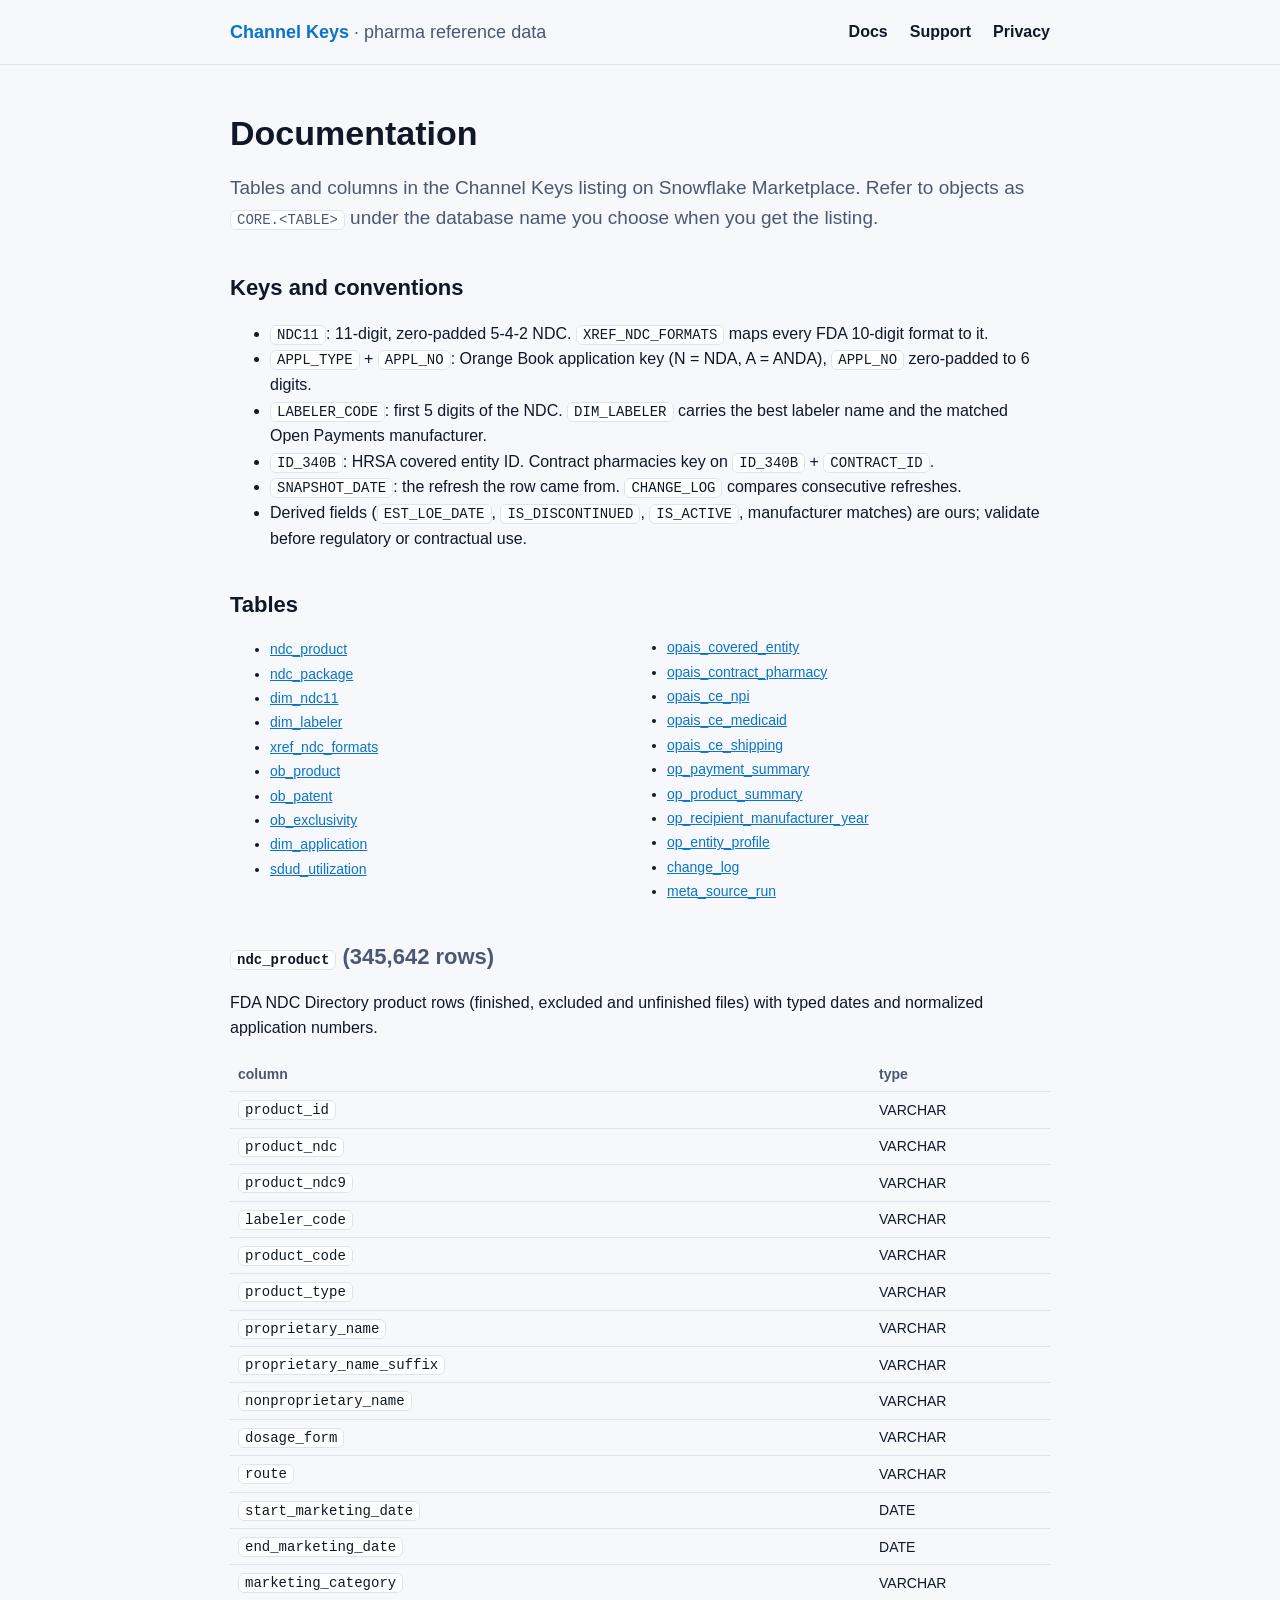
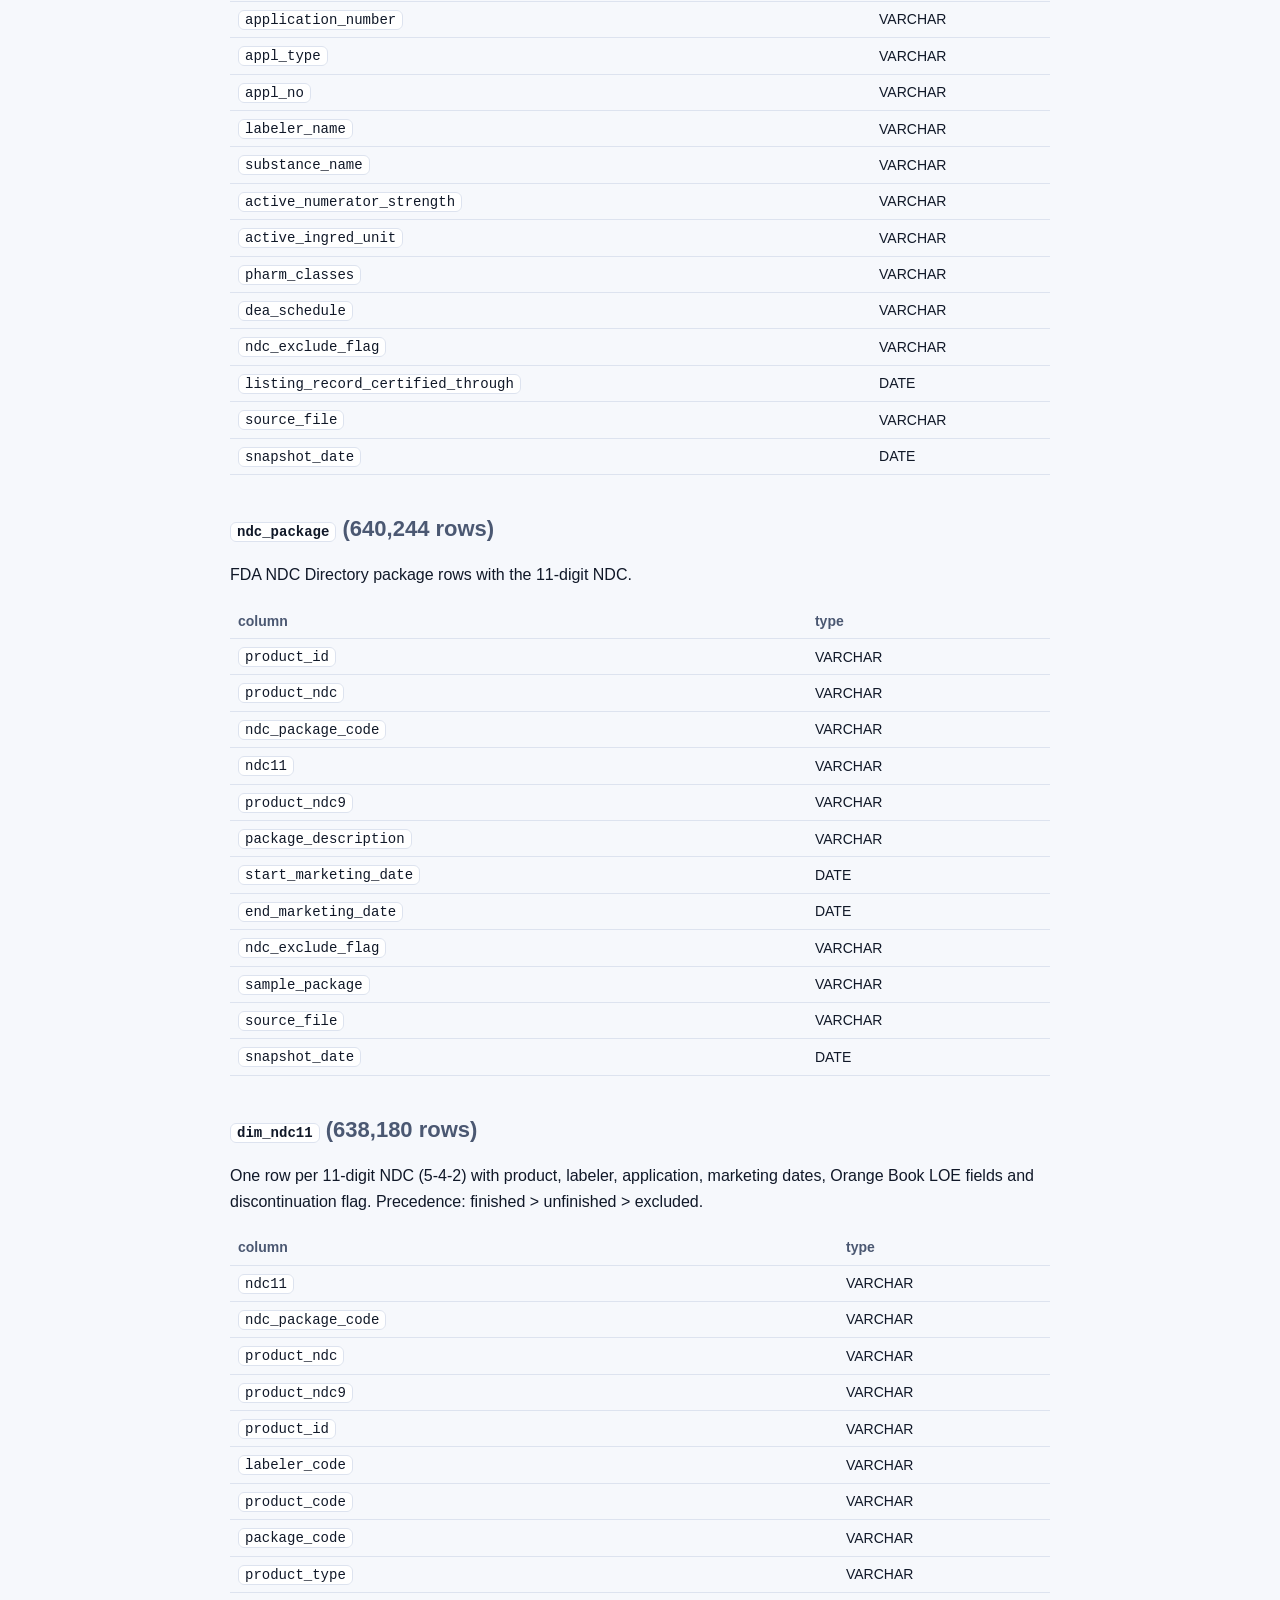
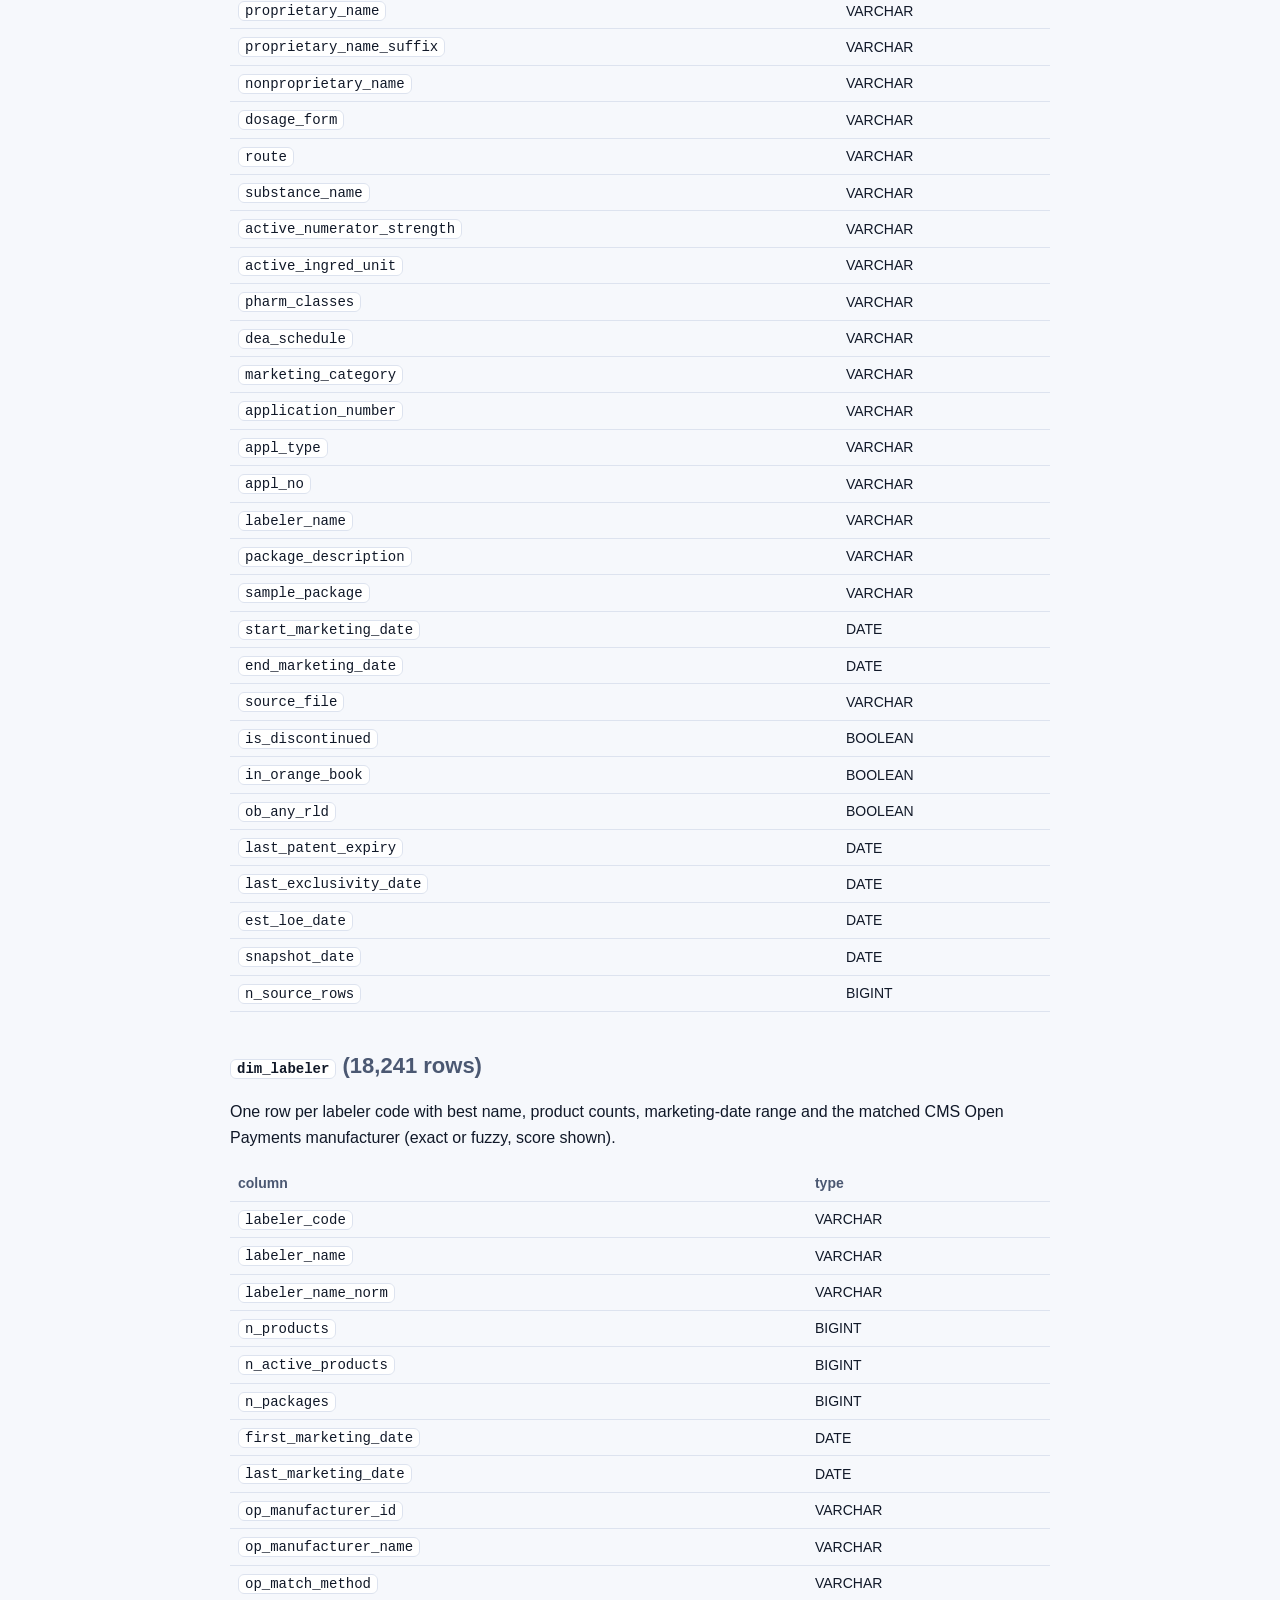
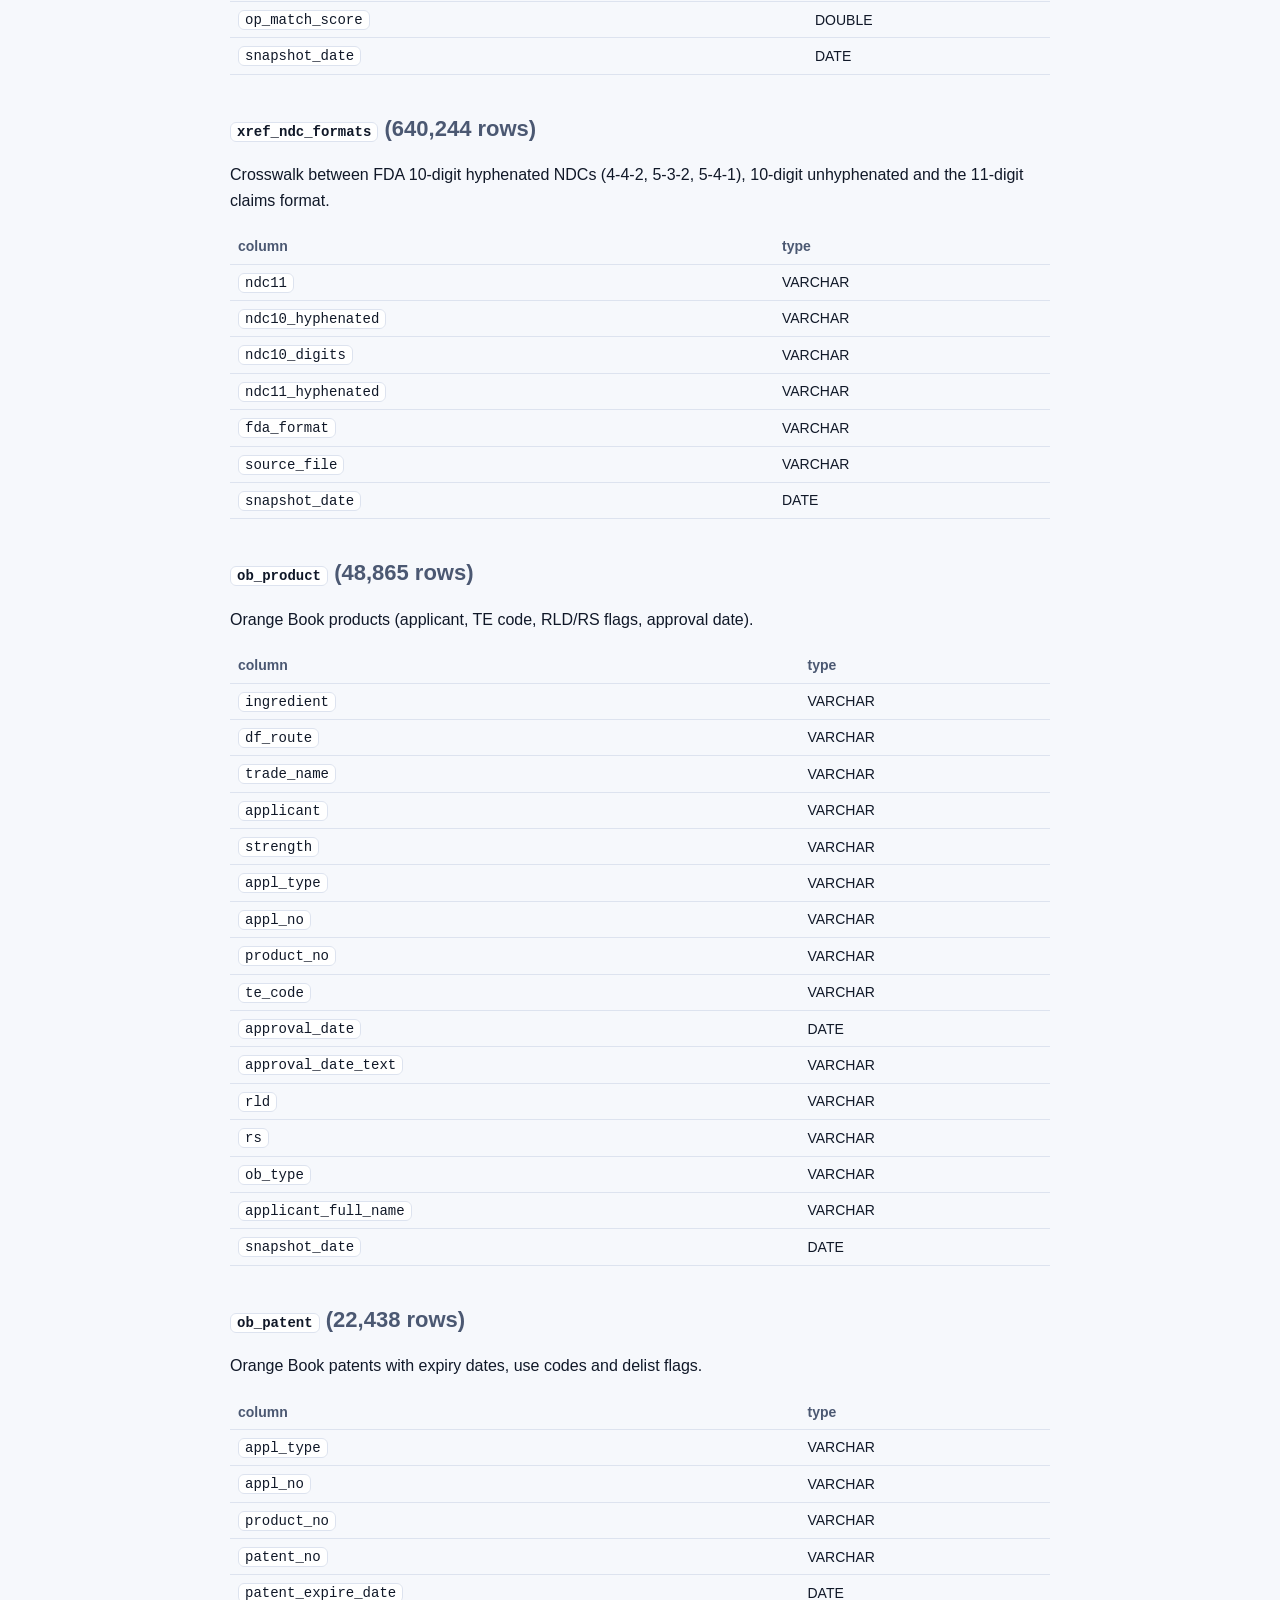
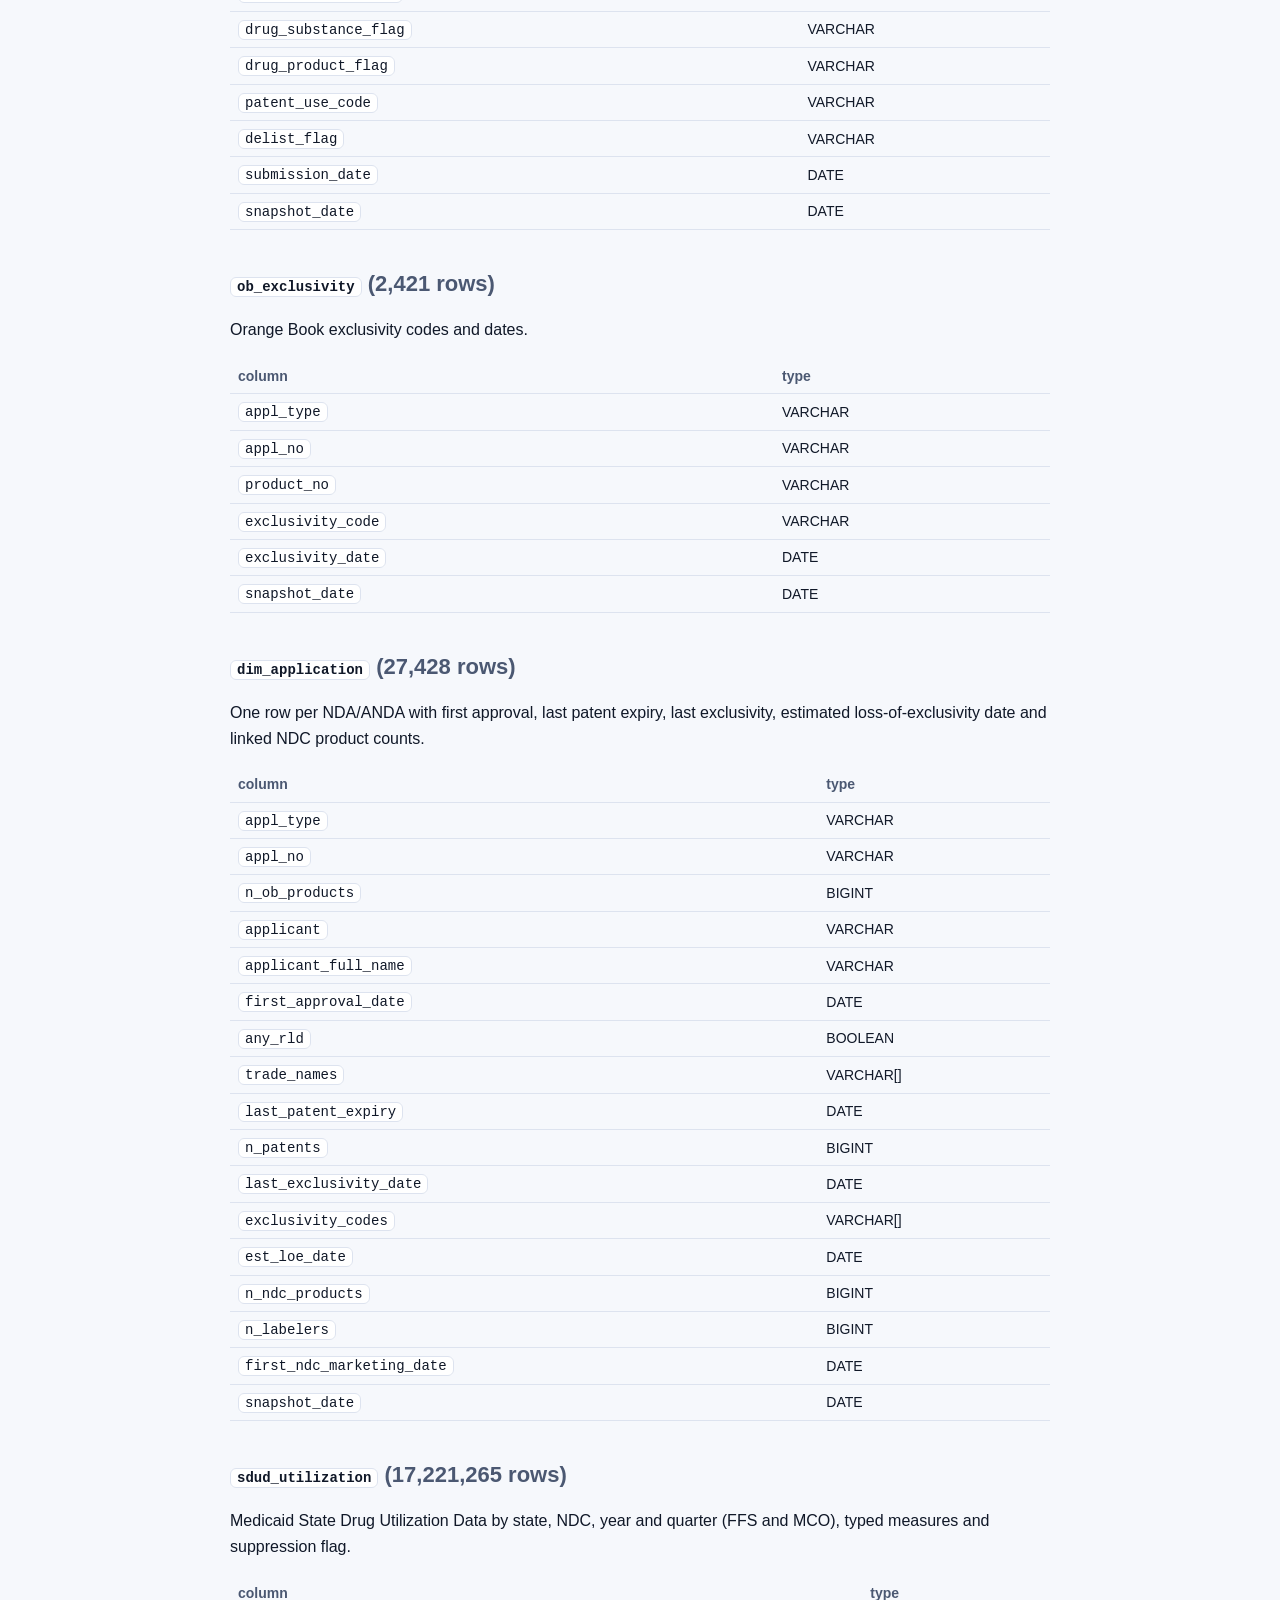
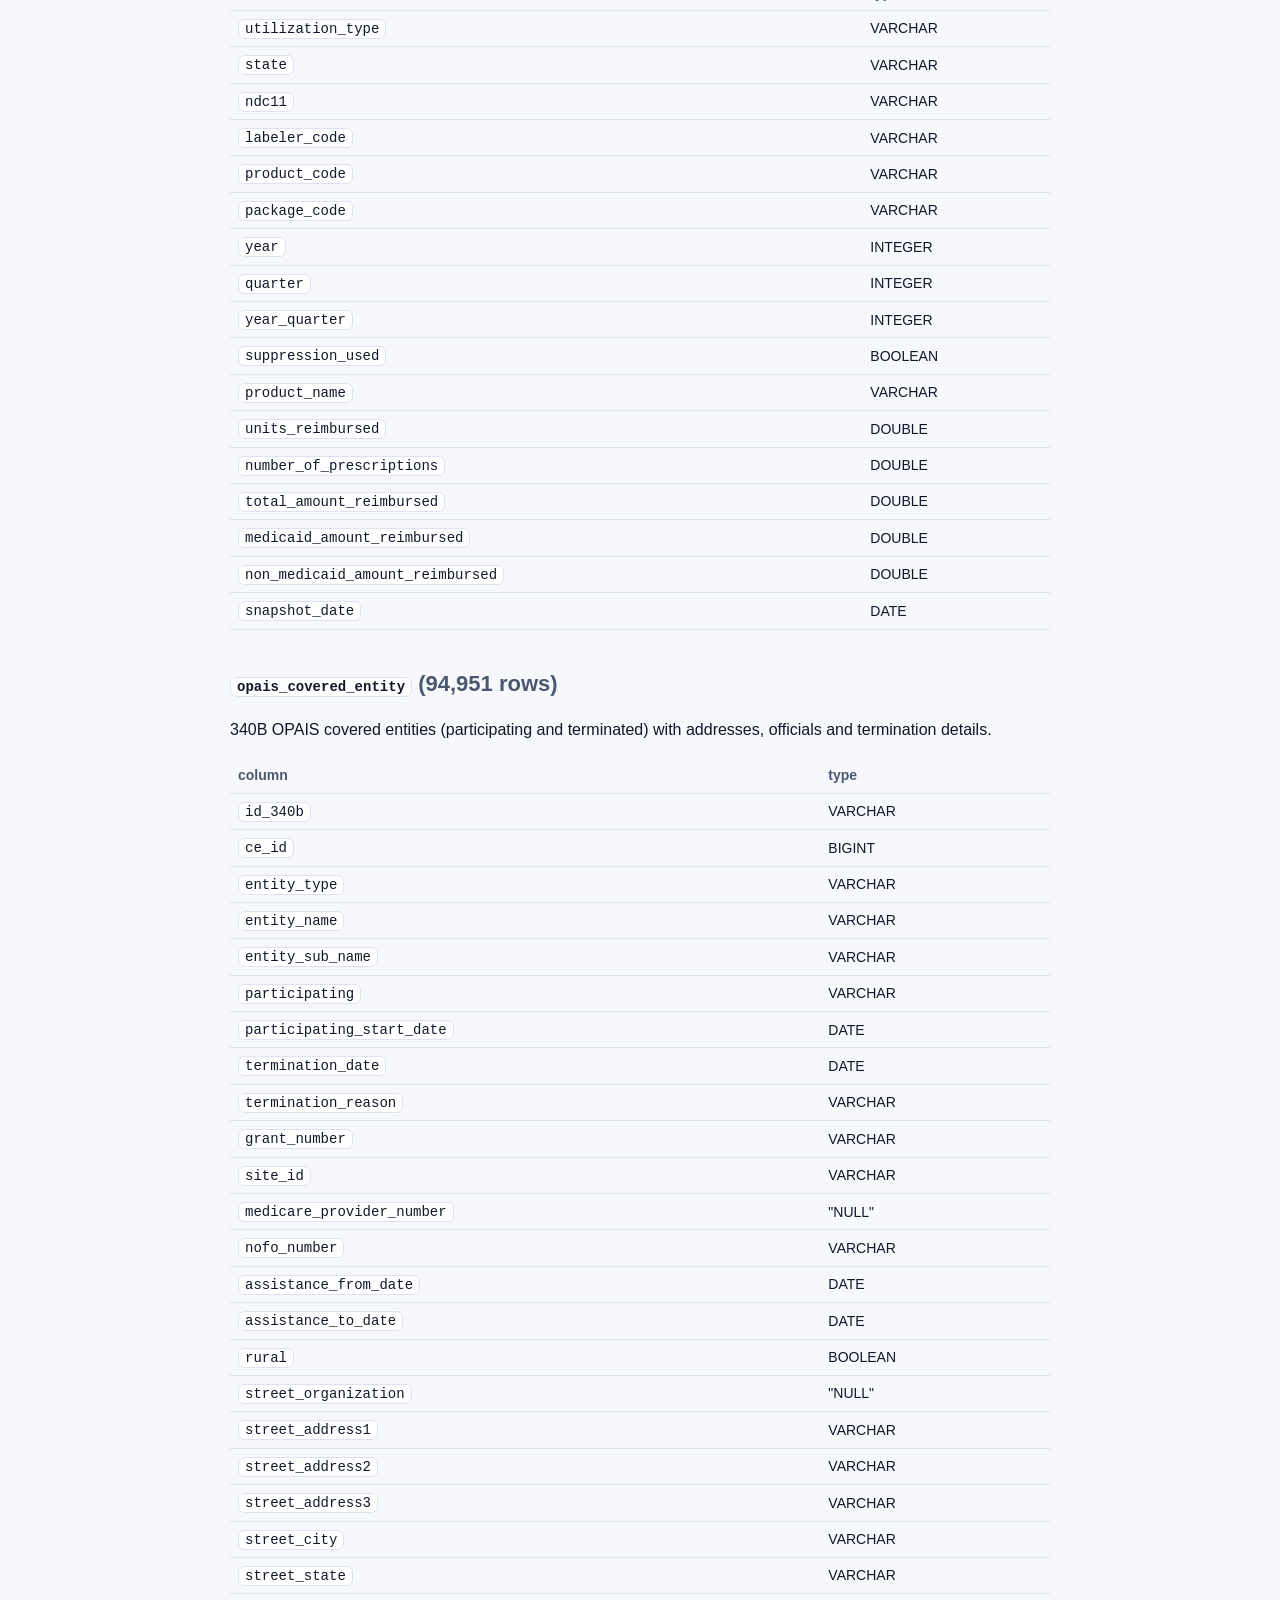
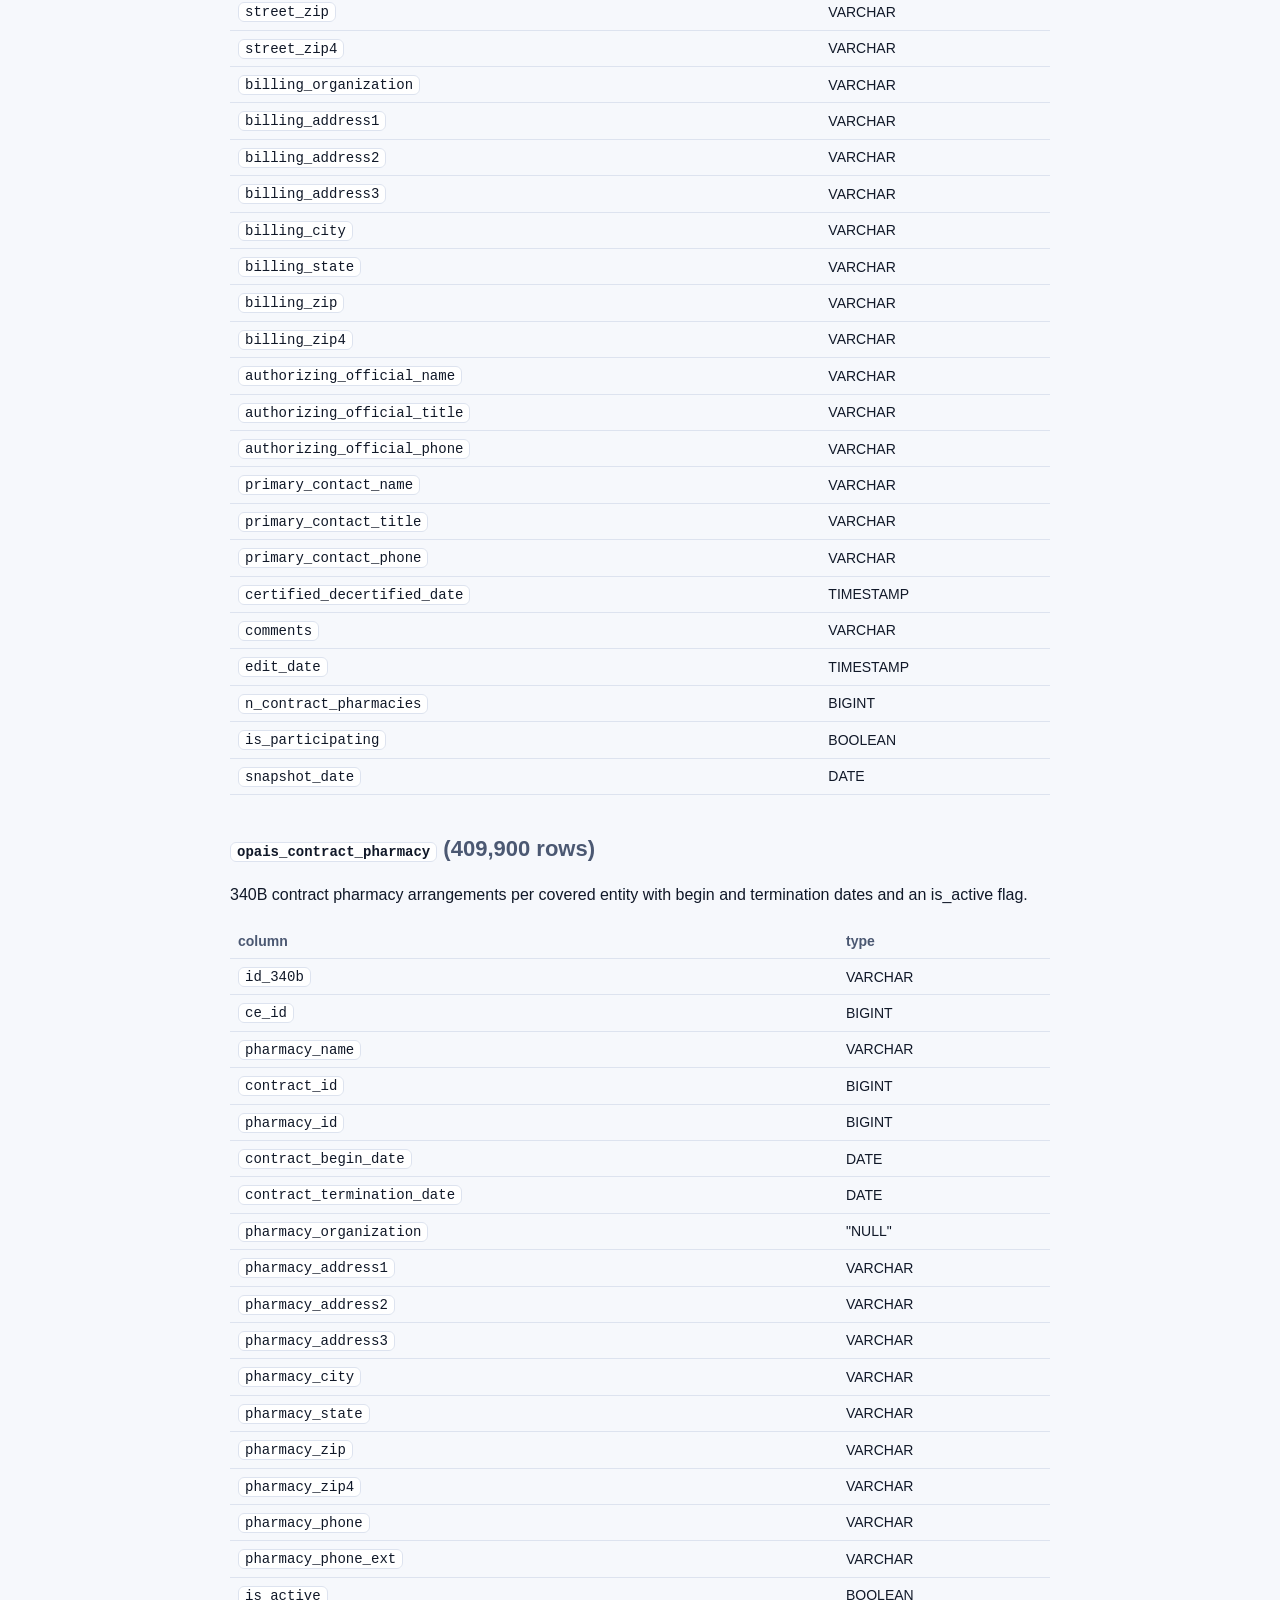
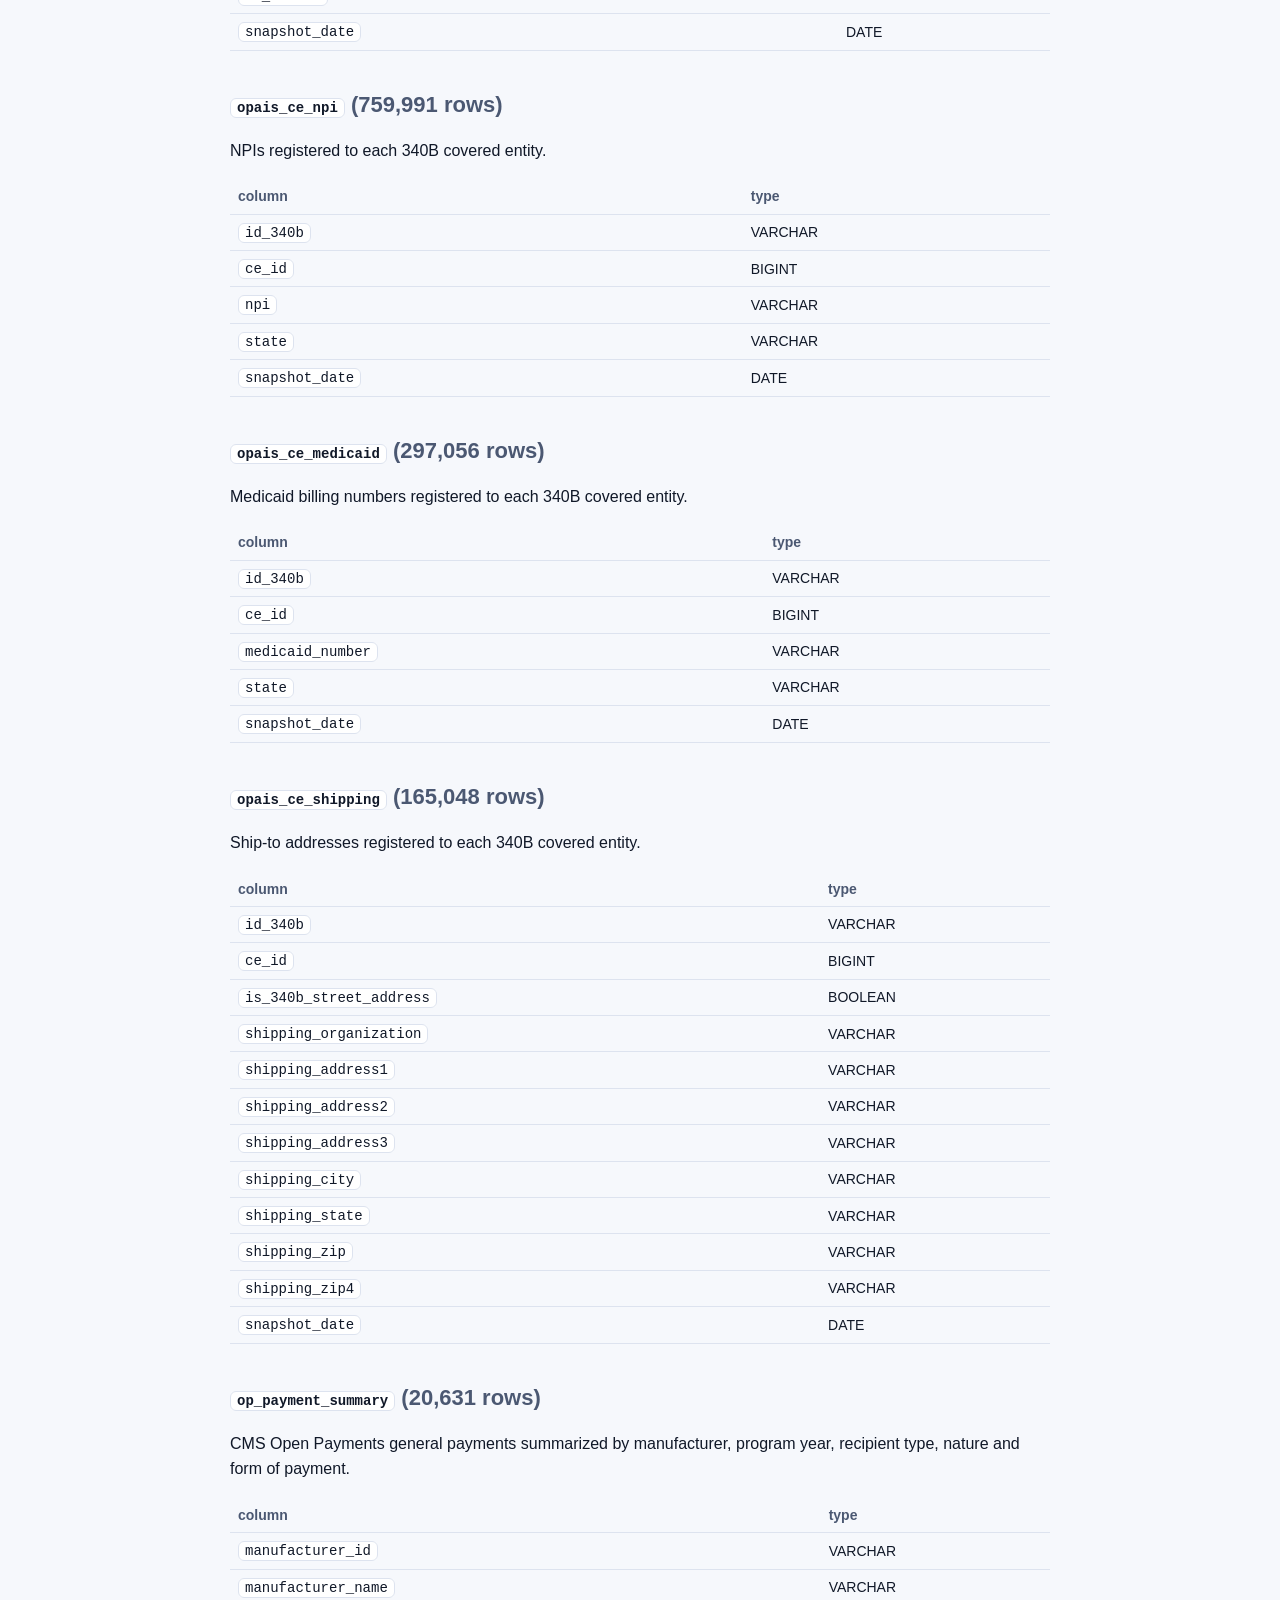
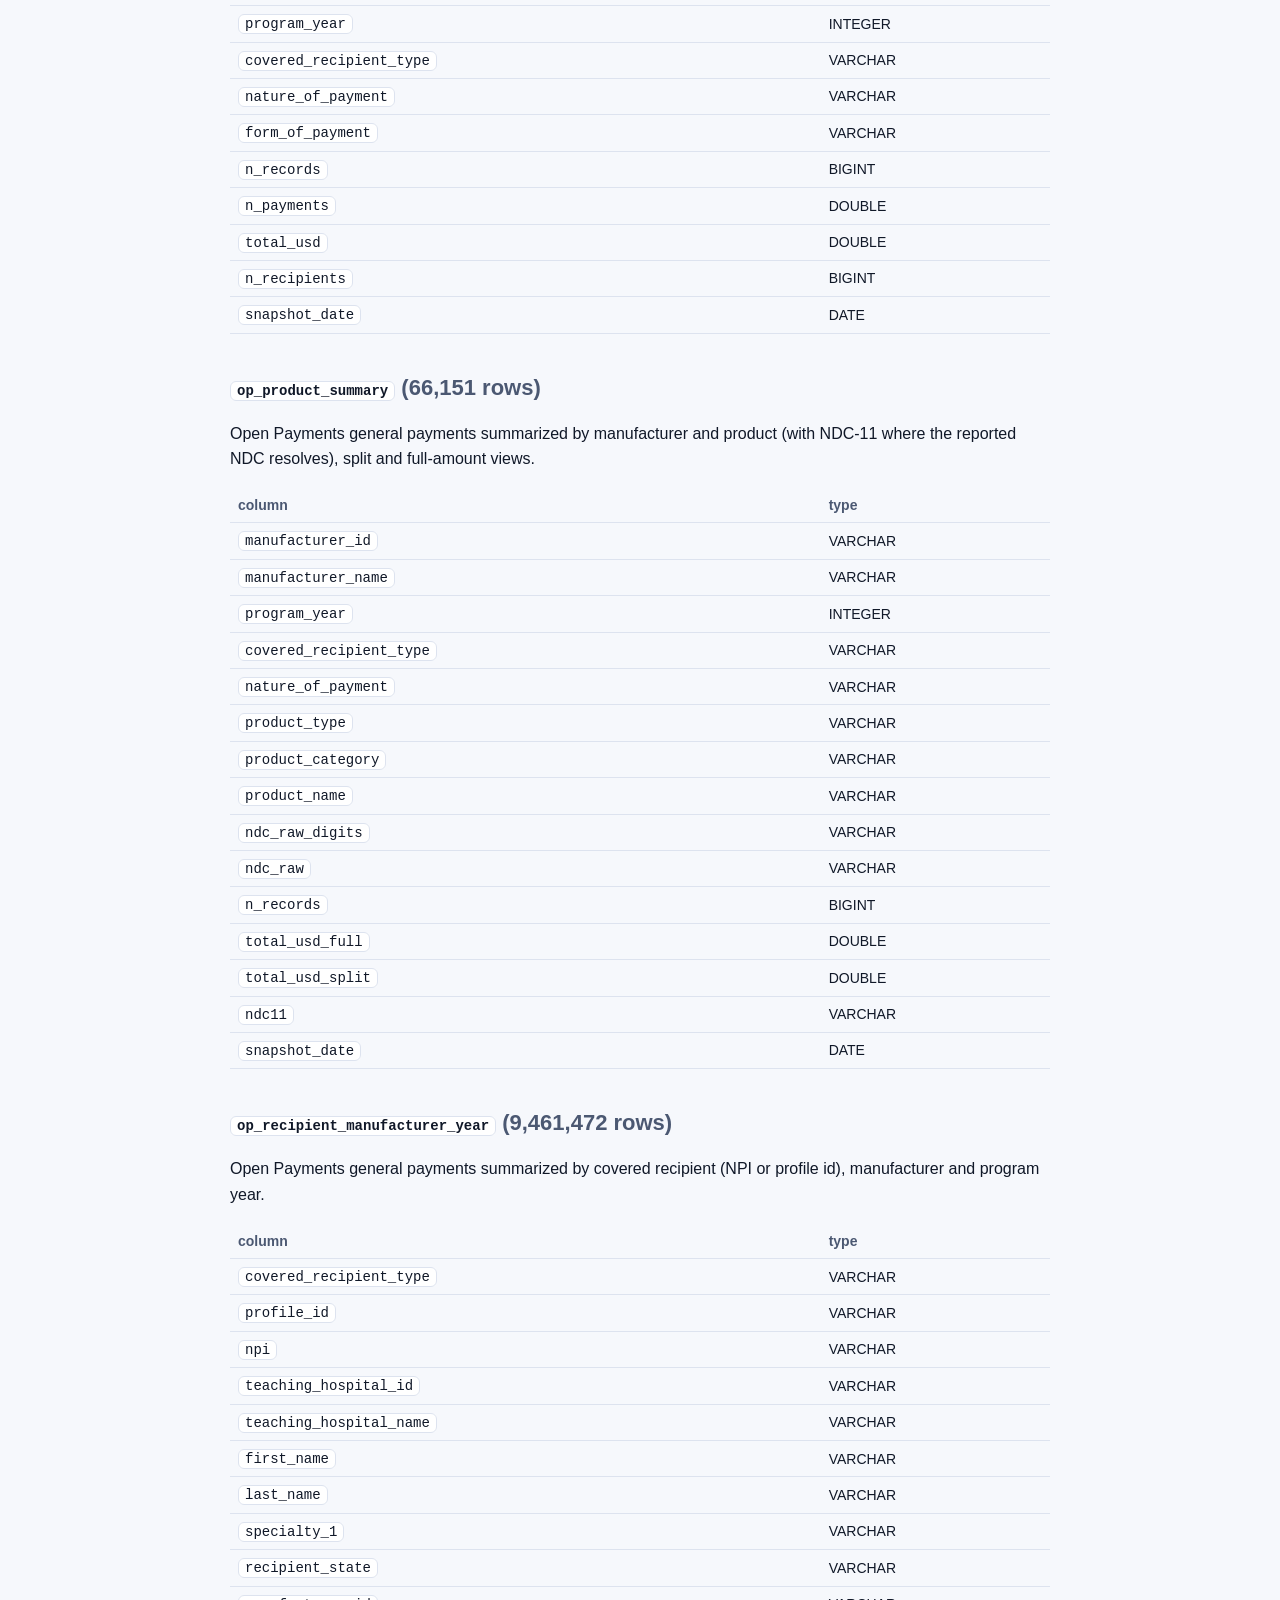
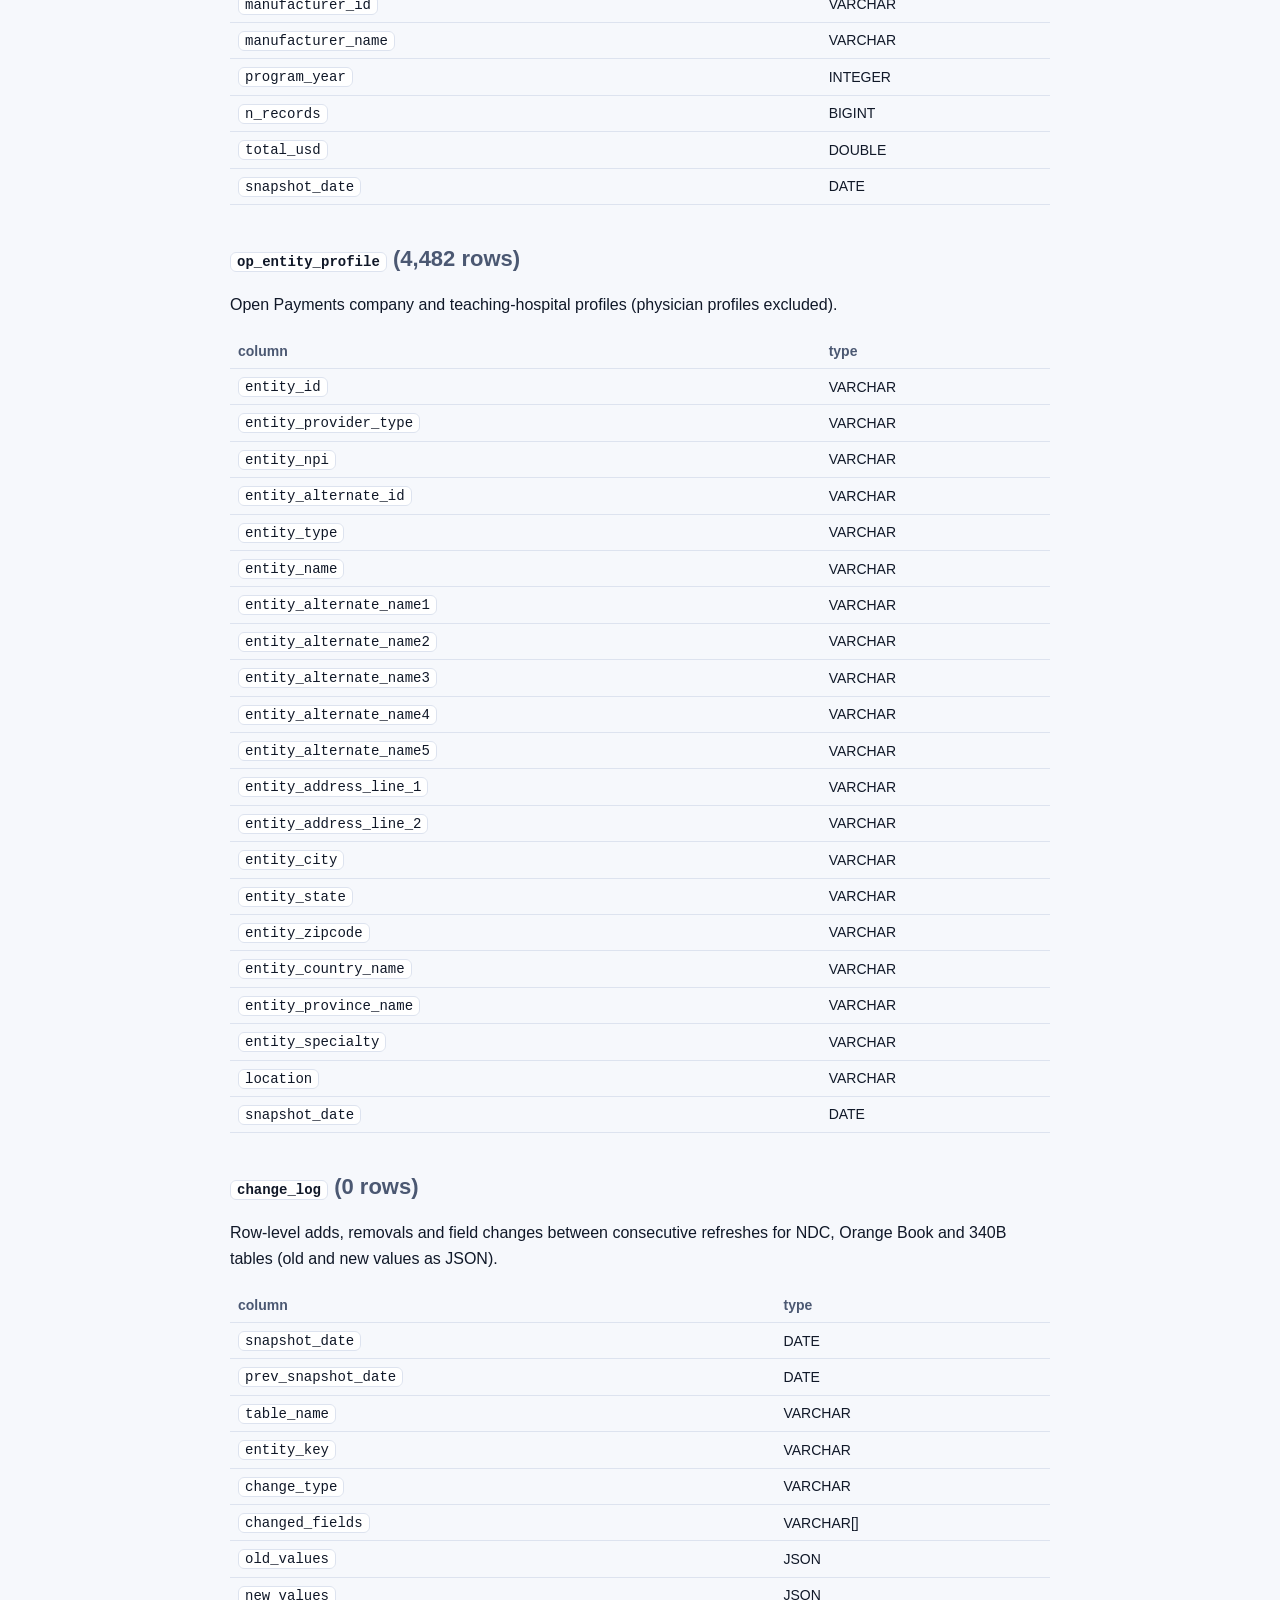
==== docs.html @ 81e98aa7 "Add data dictionary docs page" ====
<!doctype html>
<html lang="en"><head><meta charset="utf-8"><meta name="viewport" content="width=device-width, initial-scale=1">
<title>Documentation · Channel Keys</title><link rel="stylesheet" href="style.css">
<style>table{border-collapse:collapse;width:100%;margin:10px 0 24px;font-size:14px}th,td{text-align:left;padding:6px 8px;border-bottom:1px solid var(--line)}th{color:var(--muted);font-weight:600}.toc{columns:2;font-size:14px}.toc li{margin:2px 0}</style>
</head><body>
<header><div class="wrap"><nav><a class="brand" href="/">Channel Keys <span>· pharma reference data</span></a><a href="/docs.html">Docs</a><a href="/support.html">Support</a><a href="/privacy.html">Privacy</a></nav></div></header>
<main class="wrap">
<h1>Documentation</h1>
<p class="lead">Tables and columns in the Channel Keys listing on Snowflake Marketplace. Refer to objects as <code>CORE.&lt;TABLE&gt;</code> under the database name you choose when you get the listing.</p>
<h2>Keys and conventions</h2>
<ul>
<li><code>NDC11</code>: 11-digit, zero-padded 5-4-2 NDC. <code>XREF_NDC_FORMATS</code> maps every FDA 10-digit format to it.</li>
<li><code>APPL_TYPE</code> + <code>APPL_NO</code>: Orange Book application key (N = NDA, A = ANDA), <code>APPL_NO</code> zero-padded to 6 digits.</li>
<li><code>LABELER_CODE</code>: first 5 digits of the NDC. <code>DIM_LABELER</code> carries the best labeler name and the matched Open Payments manufacturer.</li>
<li><code>ID_340B</code>: HRSA covered entity ID. Contract pharmacies key on <code>ID_340B</code> + <code>CONTRACT_ID</code>.</li>
<li><code>SNAPSHOT_DATE</code>: the refresh the row came from. <code>CHANGE_LOG</code> compares consecutive refreshes.</li>
<li>Derived fields (<code>EST_LOE_DATE</code>, <code>IS_DISCONTINUED</code>, <code>IS_ACTIVE</code>, manufacturer matches) are ours; validate before regulatory or contractual use.</li>
</ul>
<h2>Tables</h2>
<ul class="toc"><li><a href="#ndc_product">ndc_product</a></li><li><a href="#ndc_package">ndc_package</a></li><li><a href="#dim_ndc11">dim_ndc11</a></li><li><a href="#dim_labeler">dim_labeler</a></li><li><a href="#xref_ndc_formats">xref_ndc_formats</a></li><li><a href="#ob_product">ob_product</a></li><li><a href="#ob_patent">ob_patent</a></li><li><a href="#ob_exclusivity">ob_exclusivity</a></li><li><a href="#dim_application">dim_application</a></li><li><a href="#sdud_utilization">sdud_utilization</a></li><li><a href="#opais_covered_entity">opais_covered_entity</a></li><li><a href="#opais_contract_pharmacy">opais_contract_pharmacy</a></li><li><a href="#opais_ce_npi">opais_ce_npi</a></li><li><a href="#opais_ce_medicaid">opais_ce_medicaid</a></li><li><a href="#opais_ce_shipping">opais_ce_shipping</a></li><li><a href="#op_payment_summary">op_payment_summary</a></li><li><a href="#op_product_summary">op_product_summary</a></li><li><a href="#op_recipient_manufacturer_year">op_recipient_manufacturer_year</a></li><li><a href="#op_entity_profile">op_entity_profile</a></li><li><a href="#change_log">change_log</a></li><li><a href="#meta_source_run">meta_source_run</a></li></ul>
<h2 id="ndc_product"><code>ndc_product</code> <span class="muted">(345,642 rows)</span></h2>
<p>FDA NDC Directory product rows (finished, excluded and unfinished files) with typed dates and normalized application numbers.</p>
<table><thead><tr><th>column</th><th>type</th></tr></thead><tbody>
<tr><td><code>product_id</code></td><td>VARCHAR</td></tr>
<tr><td><code>product_ndc</code></td><td>VARCHAR</td></tr>
<tr><td><code>product_ndc9</code></td><td>VARCHAR</td></tr>
<tr><td><code>labeler_code</code></td><td>VARCHAR</td></tr>
<tr><td><code>product_code</code></td><td>VARCHAR</td></tr>
<tr><td><code>product_type</code></td><td>VARCHAR</td></tr>
<tr><td><code>proprietary_name</code></td><td>VARCHAR</td></tr>
<tr><td><code>proprietary_name_suffix</code></td><td>VARCHAR</td></tr>
<tr><td><code>nonproprietary_name</code></td><td>VARCHAR</td></tr>
<tr><td><code>dosage_form</code></td><td>VARCHAR</td></tr>
<tr><td><code>route</code></td><td>VARCHAR</td></tr>
<tr><td><code>start_marketing_date</code></td><td>DATE</td></tr>
<tr><td><code>end_marketing_date</code></td><td>DATE</td></tr>
<tr><td><code>marketing_category</code></td><td>VARCHAR</td></tr>
<tr><td><code>application_number</code></td><td>VARCHAR</td></tr>
<tr><td><code>appl_type</code></td><td>VARCHAR</td></tr>
<tr><td><code>appl_no</code></td><td>VARCHAR</td></tr>
<tr><td><code>labeler_name</code></td><td>VARCHAR</td></tr>
<tr><td><code>substance_name</code></td><td>VARCHAR</td></tr>
<tr><td><code>active_numerator_strength</code></td><td>VARCHAR</td></tr>
<tr><td><code>active_ingred_unit</code></td><td>VARCHAR</td></tr>
<tr><td><code>pharm_classes</code></td><td>VARCHAR</td></tr>
<tr><td><code>dea_schedule</code></td><td>VARCHAR</td></tr>
<tr><td><code>ndc_exclude_flag</code></td><td>VARCHAR</td></tr>
<tr><td><code>listing_record_certified_through</code></td><td>DATE</td></tr>
<tr><td><code>source_file</code></td><td>VARCHAR</td></tr>
<tr><td><code>snapshot_date</code></td><td>DATE</td></tr>
</tbody></table>
<h2 id="ndc_package"><code>ndc_package</code> <span class="muted">(640,244 rows)</span></h2>
<p>FDA NDC Directory package rows with the 11-digit NDC.</p>
<table><thead><tr><th>column</th><th>type</th></tr></thead><tbody>
<tr><td><code>product_id</code></td><td>VARCHAR</td></tr>
<tr><td><code>product_ndc</code></td><td>VARCHAR</td></tr>
<tr><td><code>ndc_package_code</code></td><td>VARCHAR</td></tr>
<tr><td><code>ndc11</code></td><td>VARCHAR</td></tr>
<tr><td><code>product_ndc9</code></td><td>VARCHAR</td></tr>
<tr><td><code>package_description</code></td><td>VARCHAR</td></tr>
<tr><td><code>start_marketing_date</code></td><td>DATE</td></tr>
<tr><td><code>end_marketing_date</code></td><td>DATE</td></tr>
<tr><td><code>ndc_exclude_flag</code></td><td>VARCHAR</td></tr>
<tr><td><code>sample_package</code></td><td>VARCHAR</td></tr>
<tr><td><code>source_file</code></td><td>VARCHAR</td></tr>
<tr><td><code>snapshot_date</code></td><td>DATE</td></tr>
</tbody></table>
<h2 id="dim_ndc11"><code>dim_ndc11</code> <span class="muted">(638,180 rows)</span></h2>
<p>One row per 11-digit NDC (5-4-2) with product, labeler, application, marketing dates, Orange Book LOE fields and discontinuation flag. Precedence: finished &gt; unfinished &gt; excluded.</p>
<table><thead><tr><th>column</th><th>type</th></tr></thead><tbody>
<tr><td><code>ndc11</code></td><td>VARCHAR</td></tr>
<tr><td><code>ndc_package_code</code></td><td>VARCHAR</td></tr>
<tr><td><code>product_ndc</code></td><td>VARCHAR</td></tr>
<tr><td><code>product_ndc9</code></td><td>VARCHAR</td></tr>
<tr><td><code>product_id</code></td><td>VARCHAR</td></tr>
<tr><td><code>labeler_code</code></td><td>VARCHAR</td></tr>
<tr><td><code>product_code</code></td><td>VARCHAR</td></tr>
<tr><td><code>package_code</code></td><td>VARCHAR</td></tr>
<tr><td><code>product_type</code></td><td>VARCHAR</td></tr>
<tr><td><code>proprietary_name</code></td><td>VARCHAR</td></tr>
<tr><td><code>proprietary_name_suffix</code></td><td>VARCHAR</td></tr>
<tr><td><code>nonproprietary_name</code></td><td>VARCHAR</td></tr>
<tr><td><code>dosage_form</code></td><td>VARCHAR</td></tr>
<tr><td><code>route</code></td><td>VARCHAR</td></tr>
<tr><td><code>substance_name</code></td><td>VARCHAR</td></tr>
<tr><td><code>active_numerator_strength</code></td><td>VARCHAR</td></tr>
<tr><td><code>active_ingred_unit</code></td><td>VARCHAR</td></tr>
<tr><td><code>pharm_classes</code></td><td>VARCHAR</td></tr>
<tr><td><code>dea_schedule</code></td><td>VARCHAR</td></tr>
<tr><td><code>marketing_category</code></td><td>VARCHAR</td></tr>
<tr><td><code>application_number</code></td><td>VARCHAR</td></tr>
<tr><td><code>appl_type</code></td><td>VARCHAR</td></tr>
<tr><td><code>appl_no</code></td><td>VARCHAR</td></tr>
<tr><td><code>labeler_name</code></td><td>VARCHAR</td></tr>
<tr><td><code>package_description</code></td><td>VARCHAR</td></tr>
<tr><td><code>sample_package</code></td><td>VARCHAR</td></tr>
<tr><td><code>start_marketing_date</code></td><td>DATE</td></tr>
<tr><td><code>end_marketing_date</code></td><td>DATE</td></tr>
<tr><td><code>source_file</code></td><td>VARCHAR</td></tr>
<tr><td><code>is_discontinued</code></td><td>BOOLEAN</td></tr>
<tr><td><code>in_orange_book</code></td><td>BOOLEAN</td></tr>
<tr><td><code>ob_any_rld</code></td><td>BOOLEAN</td></tr>
<tr><td><code>last_patent_expiry</code></td><td>DATE</td></tr>
<tr><td><code>last_exclusivity_date</code></td><td>DATE</td></tr>
<tr><td><code>est_loe_date</code></td><td>DATE</td></tr>
<tr><td><code>snapshot_date</code></td><td>DATE</td></tr>
<tr><td><code>n_source_rows</code></td><td>BIGINT</td></tr>
</tbody></table>
<h2 id="dim_labeler"><code>dim_labeler</code> <span class="muted">(18,241 rows)</span></h2>
<p>One row per labeler code with best name, product counts, marketing-date range and the matched CMS Open Payments manufacturer (exact or fuzzy, score shown).</p>
<table><thead><tr><th>column</th><th>type</th></tr></thead><tbody>
<tr><td><code>labeler_code</code></td><td>VARCHAR</td></tr>
<tr><td><code>labeler_name</code></td><td>VARCHAR</td></tr>
<tr><td><code>labeler_name_norm</code></td><td>VARCHAR</td></tr>
<tr><td><code>n_products</code></td><td>BIGINT</td></tr>
<tr><td><code>n_active_products</code></td><td>BIGINT</td></tr>
<tr><td><code>n_packages</code></td><td>BIGINT</td></tr>
<tr><td><code>first_marketing_date</code></td><td>DATE</td></tr>
<tr><td><code>last_marketing_date</code></td><td>DATE</td></tr>
<tr><td><code>op_manufacturer_id</code></td><td>VARCHAR</td></tr>
<tr><td><code>op_manufacturer_name</code></td><td>VARCHAR</td></tr>
<tr><td><code>op_match_method</code></td><td>VARCHAR</td></tr>
<tr><td><code>op_match_score</code></td><td>DOUBLE</td></tr>
<tr><td><code>snapshot_date</code></td><td>DATE</td></tr>
</tbody></table>
<h2 id="xref_ndc_formats"><code>xref_ndc_formats</code> <span class="muted">(640,244 rows)</span></h2>
<p>Crosswalk between FDA 10-digit hyphenated NDCs (4-4-2, 5-3-2, 5-4-1), 10-digit unhyphenated and the 11-digit claims format.</p>
<table><thead><tr><th>column</th><th>type</th></tr></thead><tbody>
<tr><td><code>ndc11</code></td><td>VARCHAR</td></tr>
<tr><td><code>ndc10_hyphenated</code></td><td>VARCHAR</td></tr>
<tr><td><code>ndc10_digits</code></td><td>VARCHAR</td></tr>
<tr><td><code>ndc11_hyphenated</code></td><td>VARCHAR</td></tr>
<tr><td><code>fda_format</code></td><td>VARCHAR</td></tr>
<tr><td><code>source_file</code></td><td>VARCHAR</td></tr>
<tr><td><code>snapshot_date</code></td><td>DATE</td></tr>
</tbody></table>
<h2 id="ob_product"><code>ob_product</code> <span class="muted">(48,865 rows)</span></h2>
<p>Orange Book products (applicant, TE code, RLD/RS flags, approval date).</p>
<table><thead><tr><th>column</th><th>type</th></tr></thead><tbody>
<tr><td><code>ingredient</code></td><td>VARCHAR</td></tr>
<tr><td><code>df_route</code></td><td>VARCHAR</td></tr>
<tr><td><code>trade_name</code></td><td>VARCHAR</td></tr>
<tr><td><code>applicant</code></td><td>VARCHAR</td></tr>
<tr><td><code>strength</code></td><td>VARCHAR</td></tr>
<tr><td><code>appl_type</code></td><td>VARCHAR</td></tr>
<tr><td><code>appl_no</code></td><td>VARCHAR</td></tr>
<tr><td><code>product_no</code></td><td>VARCHAR</td></tr>
<tr><td><code>te_code</code></td><td>VARCHAR</td></tr>
<tr><td><code>approval_date</code></td><td>DATE</td></tr>
<tr><td><code>approval_date_text</code></td><td>VARCHAR</td></tr>
<tr><td><code>rld</code></td><td>VARCHAR</td></tr>
<tr><td><code>rs</code></td><td>VARCHAR</td></tr>
<tr><td><code>ob_type</code></td><td>VARCHAR</td></tr>
<tr><td><code>applicant_full_name</code></td><td>VARCHAR</td></tr>
<tr><td><code>snapshot_date</code></td><td>DATE</td></tr>
</tbody></table>
<h2 id="ob_patent"><code>ob_patent</code> <span class="muted">(22,438 rows)</span></h2>
<p>Orange Book patents with expiry dates, use codes and delist flags.</p>
<table><thead><tr><th>column</th><th>type</th></tr></thead><tbody>
<tr><td><code>appl_type</code></td><td>VARCHAR</td></tr>
<tr><td><code>appl_no</code></td><td>VARCHAR</td></tr>
<tr><td><code>product_no</code></td><td>VARCHAR</td></tr>
<tr><td><code>patent_no</code></td><td>VARCHAR</td></tr>
<tr><td><code>patent_expire_date</code></td><td>DATE</td></tr>
<tr><td><code>drug_substance_flag</code></td><td>VARCHAR</td></tr>
<tr><td><code>drug_product_flag</code></td><td>VARCHAR</td></tr>
<tr><td><code>patent_use_code</code></td><td>VARCHAR</td></tr>
<tr><td><code>delist_flag</code></td><td>VARCHAR</td></tr>
<tr><td><code>submission_date</code></td><td>DATE</td></tr>
<tr><td><code>snapshot_date</code></td><td>DATE</td></tr>
</tbody></table>
<h2 id="ob_exclusivity"><code>ob_exclusivity</code> <span class="muted">(2,421 rows)</span></h2>
<p>Orange Book exclusivity codes and dates.</p>
<table><thead><tr><th>column</th><th>type</th></tr></thead><tbody>
<tr><td><code>appl_type</code></td><td>VARCHAR</td></tr>
<tr><td><code>appl_no</code></td><td>VARCHAR</td></tr>
<tr><td><code>product_no</code></td><td>VARCHAR</td></tr>
<tr><td><code>exclusivity_code</code></td><td>VARCHAR</td></tr>
<tr><td><code>exclusivity_date</code></td><td>DATE</td></tr>
<tr><td><code>snapshot_date</code></td><td>DATE</td></tr>
</tbody></table>
<h2 id="dim_application"><code>dim_application</code> <span class="muted">(27,428 rows)</span></h2>
<p>One row per NDA/ANDA with first approval, last patent expiry, last exclusivity, estimated loss-of-exclusivity date and linked NDC product counts.</p>
<table><thead><tr><th>column</th><th>type</th></tr></thead><tbody>
<tr><td><code>appl_type</code></td><td>VARCHAR</td></tr>
<tr><td><code>appl_no</code></td><td>VARCHAR</td></tr>
<tr><td><code>n_ob_products</code></td><td>BIGINT</td></tr>
<tr><td><code>applicant</code></td><td>VARCHAR</td></tr>
<tr><td><code>applicant_full_name</code></td><td>VARCHAR</td></tr>
<tr><td><code>first_approval_date</code></td><td>DATE</td></tr>
<tr><td><code>any_rld</code></td><td>BOOLEAN</td></tr>
<tr><td><code>trade_names</code></td><td>VARCHAR[]</td></tr>
<tr><td><code>last_patent_expiry</code></td><td>DATE</td></tr>
<tr><td><code>n_patents</code></td><td>BIGINT</td></tr>
<tr><td><code>last_exclusivity_date</code></td><td>DATE</td></tr>
<tr><td><code>exclusivity_codes</code></td><td>VARCHAR[]</td></tr>
<tr><td><code>est_loe_date</code></td><td>DATE</td></tr>
<tr><td><code>n_ndc_products</code></td><td>BIGINT</td></tr>
<tr><td><code>n_labelers</code></td><td>BIGINT</td></tr>
<tr><td><code>first_ndc_marketing_date</code></td><td>DATE</td></tr>
<tr><td><code>snapshot_date</code></td><td>DATE</td></tr>
</tbody></table>
<h2 id="sdud_utilization"><code>sdud_utilization</code> <span class="muted">(17,221,265 rows)</span></h2>
<p>Medicaid State Drug Utilization Data by state, NDC, year and quarter (FFS and MCO), typed measures and suppression flag.</p>
<table><thead><tr><th>column</th><th>type</th></tr></thead><tbody>
<tr><td><code>utilization_type</code></td><td>VARCHAR</td></tr>
<tr><td><code>state</code></td><td>VARCHAR</td></tr>
<tr><td><code>ndc11</code></td><td>VARCHAR</td></tr>
<tr><td><code>labeler_code</code></td><td>VARCHAR</td></tr>
<tr><td><code>product_code</code></td><td>VARCHAR</td></tr>
<tr><td><code>package_code</code></td><td>VARCHAR</td></tr>
<tr><td><code>year</code></td><td>INTEGER</td></tr>
<tr><td><code>quarter</code></td><td>INTEGER</td></tr>
<tr><td><code>year_quarter</code></td><td>INTEGER</td></tr>
<tr><td><code>suppression_used</code></td><td>BOOLEAN</td></tr>
<tr><td><code>product_name</code></td><td>VARCHAR</td></tr>
<tr><td><code>units_reimbursed</code></td><td>DOUBLE</td></tr>
<tr><td><code>number_of_prescriptions</code></td><td>DOUBLE</td></tr>
<tr><td><code>total_amount_reimbursed</code></td><td>DOUBLE</td></tr>
<tr><td><code>medicaid_amount_reimbursed</code></td><td>DOUBLE</td></tr>
<tr><td><code>non_medicaid_amount_reimbursed</code></td><td>DOUBLE</td></tr>
<tr><td><code>snapshot_date</code></td><td>DATE</td></tr>
</tbody></table>
<h2 id="opais_covered_entity"><code>opais_covered_entity</code> <span class="muted">(94,951 rows)</span></h2>
<p>340B OPAIS covered entities (participating and terminated) with addresses, officials and termination details.</p>
<table><thead><tr><th>column</th><th>type</th></tr></thead><tbody>
<tr><td><code>id_340b</code></td><td>VARCHAR</td></tr>
<tr><td><code>ce_id</code></td><td>BIGINT</td></tr>
<tr><td><code>entity_type</code></td><td>VARCHAR</td></tr>
<tr><td><code>entity_name</code></td><td>VARCHAR</td></tr>
<tr><td><code>entity_sub_name</code></td><td>VARCHAR</td></tr>
<tr><td><code>participating</code></td><td>VARCHAR</td></tr>
<tr><td><code>participating_start_date</code></td><td>DATE</td></tr>
<tr><td><code>termination_date</code></td><td>DATE</td></tr>
<tr><td><code>termination_reason</code></td><td>VARCHAR</td></tr>
<tr><td><code>grant_number</code></td><td>VARCHAR</td></tr>
<tr><td><code>site_id</code></td><td>VARCHAR</td></tr>
<tr><td><code>medicare_provider_number</code></td><td>&quot;NULL&quot;</td></tr>
<tr><td><code>nofo_number</code></td><td>VARCHAR</td></tr>
<tr><td><code>assistance_from_date</code></td><td>DATE</td></tr>
<tr><td><code>assistance_to_date</code></td><td>DATE</td></tr>
<tr><td><code>rural</code></td><td>BOOLEAN</td></tr>
<tr><td><code>street_organization</code></td><td>&quot;NULL&quot;</td></tr>
<tr><td><code>street_address1</code></td><td>VARCHAR</td></tr>
<tr><td><code>street_address2</code></td><td>VARCHAR</td></tr>
<tr><td><code>street_address3</code></td><td>VARCHAR</td></tr>
<tr><td><code>street_city</code></td><td>VARCHAR</td></tr>
<tr><td><code>street_state</code></td><td>VARCHAR</td></tr>
<tr><td><code>street_zip</code></td><td>VARCHAR</td></tr>
<tr><td><code>street_zip4</code></td><td>VARCHAR</td></tr>
<tr><td><code>billing_organization</code></td><td>VARCHAR</td></tr>
<tr><td><code>billing_address1</code></td><td>VARCHAR</td></tr>
<tr><td><code>billing_address2</code></td><td>VARCHAR</td></tr>
<tr><td><code>billing_address3</code></td><td>VARCHAR</td></tr>
<tr><td><code>billing_city</code></td><td>VARCHAR</td></tr>
<tr><td><code>billing_state</code></td><td>VARCHAR</td></tr>
<tr><td><code>billing_zip</code></td><td>VARCHAR</td></tr>
<tr><td><code>billing_zip4</code></td><td>VARCHAR</td></tr>
<tr><td><code>authorizing_official_name</code></td><td>VARCHAR</td></tr>
<tr><td><code>authorizing_official_title</code></td><td>VARCHAR</td></tr>
<tr><td><code>authorizing_official_phone</code></td><td>VARCHAR</td></tr>
<tr><td><code>primary_contact_name</code></td><td>VARCHAR</td></tr>
<tr><td><code>primary_contact_title</code></td><td>VARCHAR</td></tr>
<tr><td><code>primary_contact_phone</code></td><td>VARCHAR</td></tr>
<tr><td><code>certified_decertified_date</code></td><td>TIMESTAMP</td></tr>
<tr><td><code>comments</code></td><td>VARCHAR</td></tr>
<tr><td><code>edit_date</code></td><td>TIMESTAMP</td></tr>
<tr><td><code>n_contract_pharmacies</code></td><td>BIGINT</td></tr>
<tr><td><code>is_participating</code></td><td>BOOLEAN</td></tr>
<tr><td><code>snapshot_date</code></td><td>DATE</td></tr>
</tbody></table>
<h2 id="opais_contract_pharmacy"><code>opais_contract_pharmacy</code> <span class="muted">(409,900 rows)</span></h2>
<p>340B contract pharmacy arrangements per covered entity with begin and termination dates and an is_active flag.</p>
<table><thead><tr><th>column</th><th>type</th></tr></thead><tbody>
<tr><td><code>id_340b</code></td><td>VARCHAR</td></tr>
<tr><td><code>ce_id</code></td><td>BIGINT</td></tr>
<tr><td><code>pharmacy_name</code></td><td>VARCHAR</td></tr>
<tr><td><code>contract_id</code></td><td>BIGINT</td></tr>
<tr><td><code>pharmacy_id</code></td><td>BIGINT</td></tr>
<tr><td><code>contract_begin_date</code></td><td>DATE</td></tr>
<tr><td><code>contract_termination_date</code></td><td>DATE</td></tr>
<tr><td><code>pharmacy_organization</code></td><td>&quot;NULL&quot;</td></tr>
<tr><td><code>pharmacy_address1</code></td><td>VARCHAR</td></tr>
<tr><td><code>pharmacy_address2</code></td><td>VARCHAR</td></tr>
<tr><td><code>pharmacy_address3</code></td><td>VARCHAR</td></tr>
<tr><td><code>pharmacy_city</code></td><td>VARCHAR</td></tr>
<tr><td><code>pharmacy_state</code></td><td>VARCHAR</td></tr>
<tr><td><code>pharmacy_zip</code></td><td>VARCHAR</td></tr>
<tr><td><code>pharmacy_zip4</code></td><td>VARCHAR</td></tr>
<tr><td><code>pharmacy_phone</code></td><td>VARCHAR</td></tr>
<tr><td><code>pharmacy_phone_ext</code></td><td>VARCHAR</td></tr>
<tr><td><code>is_active</code></td><td>BOOLEAN</td></tr>
<tr><td><code>snapshot_date</code></td><td>DATE</td></tr>
</tbody></table>
<h2 id="opais_ce_npi"><code>opais_ce_npi</code> <span class="muted">(759,991 rows)</span></h2>
<p>NPIs registered to each 340B covered entity.</p>
<table><thead><tr><th>column</th><th>type</th></tr></thead><tbody>
<tr><td><code>id_340b</code></td><td>VARCHAR</td></tr>
<tr><td><code>ce_id</code></td><td>BIGINT</td></tr>
<tr><td><code>npi</code></td><td>VARCHAR</td></tr>
<tr><td><code>state</code></td><td>VARCHAR</td></tr>
<tr><td><code>snapshot_date</code></td><td>DATE</td></tr>
</tbody></table>
<h2 id="opais_ce_medicaid"><code>opais_ce_medicaid</code> <span class="muted">(297,056 rows)</span></h2>
<p>Medicaid billing numbers registered to each 340B covered entity.</p>
<table><thead><tr><th>column</th><th>type</th></tr></thead><tbody>
<tr><td><code>id_340b</code></td><td>VARCHAR</td></tr>
<tr><td><code>ce_id</code></td><td>BIGINT</td></tr>
<tr><td><code>medicaid_number</code></td><td>VARCHAR</td></tr>
<tr><td><code>state</code></td><td>VARCHAR</td></tr>
<tr><td><code>snapshot_date</code></td><td>DATE</td></tr>
</tbody></table>
<h2 id="opais_ce_shipping"><code>opais_ce_shipping</code> <span class="muted">(165,048 rows)</span></h2>
<p>Ship-to addresses registered to each 340B covered entity.</p>
<table><thead><tr><th>column</th><th>type</th></tr></thead><tbody>
<tr><td><code>id_340b</code></td><td>VARCHAR</td></tr>
<tr><td><code>ce_id</code></td><td>BIGINT</td></tr>
<tr><td><code>is_340b_street_address</code></td><td>BOOLEAN</td></tr>
<tr><td><code>shipping_organization</code></td><td>VARCHAR</td></tr>
<tr><td><code>shipping_address1</code></td><td>VARCHAR</td></tr>
<tr><td><code>shipping_address2</code></td><td>VARCHAR</td></tr>
<tr><td><code>shipping_address3</code></td><td>VARCHAR</td></tr>
<tr><td><code>shipping_city</code></td><td>VARCHAR</td></tr>
<tr><td><code>shipping_state</code></td><td>VARCHAR</td></tr>
<tr><td><code>shipping_zip</code></td><td>VARCHAR</td></tr>
<tr><td><code>shipping_zip4</code></td><td>VARCHAR</td></tr>
<tr><td><code>snapshot_date</code></td><td>DATE</td></tr>
</tbody></table>
<h2 id="op_payment_summary"><code>op_payment_summary</code> <span class="muted">(20,631 rows)</span></h2>
<p>CMS Open Payments general payments summarized by manufacturer, program year, recipient type, nature and form of payment.</p>
<table><thead><tr><th>column</th><th>type</th></tr></thead><tbody>
<tr><td><code>manufacturer_id</code></td><td>VARCHAR</td></tr>
<tr><td><code>manufacturer_name</code></td><td>VARCHAR</td></tr>
<tr><td><code>program_year</code></td><td>INTEGER</td></tr>
<tr><td><code>covered_recipient_type</code></td><td>VARCHAR</td></tr>
<tr><td><code>nature_of_payment</code></td><td>VARCHAR</td></tr>
<tr><td><code>form_of_payment</code></td><td>VARCHAR</td></tr>
<tr><td><code>n_records</code></td><td>BIGINT</td></tr>
<tr><td><code>n_payments</code></td><td>DOUBLE</td></tr>
<tr><td><code>total_usd</code></td><td>DOUBLE</td></tr>
<tr><td><code>n_recipients</code></td><td>BIGINT</td></tr>
<tr><td><code>snapshot_date</code></td><td>DATE</td></tr>
</tbody></table>
<h2 id="op_product_summary"><code>op_product_summary</code> <span class="muted">(66,151 rows)</span></h2>
<p>Open Payments general payments summarized by manufacturer and product (with NDC-11 where the reported NDC resolves), split and full-amount views.</p>
<table><thead><tr><th>column</th><th>type</th></tr></thead><tbody>
<tr><td><code>manufacturer_id</code></td><td>VARCHAR</td></tr>
<tr><td><code>manufacturer_name</code></td><td>VARCHAR</td></tr>
<tr><td><code>program_year</code></td><td>INTEGER</td></tr>
<tr><td><code>covered_recipient_type</code></td><td>VARCHAR</td></tr>
<tr><td><code>nature_of_payment</code></td><td>VARCHAR</td></tr>
<tr><td><code>product_type</code></td><td>VARCHAR</td></tr>
<tr><td><code>product_category</code></td><td>VARCHAR</td></tr>
<tr><td><code>product_name</code></td><td>VARCHAR</td></tr>
<tr><td><code>ndc_raw_digits</code></td><td>VARCHAR</td></tr>
<tr><td><code>ndc_raw</code></td><td>VARCHAR</td></tr>
<tr><td><code>n_records</code></td><td>BIGINT</td></tr>
<tr><td><code>total_usd_full</code></td><td>DOUBLE</td></tr>
<tr><td><code>total_usd_split</code></td><td>DOUBLE</td></tr>
<tr><td><code>ndc11</code></td><td>VARCHAR</td></tr>
<tr><td><code>snapshot_date</code></td><td>DATE</td></tr>
</tbody></table>
<h2 id="op_recipient_manufacturer_year"><code>op_recipient_manufacturer_year</code> <span class="muted">(9,461,472 rows)</span></h2>
<p>Open Payments general payments summarized by covered recipient (NPI or profile id), manufacturer and program year.</p>
<table><thead><tr><th>column</th><th>type</th></tr></thead><tbody>
<tr><td><code>covered_recipient_type</code></td><td>VARCHAR</td></tr>
<tr><td><code>profile_id</code></td><td>VARCHAR</td></tr>
<tr><td><code>npi</code></td><td>VARCHAR</td></tr>
<tr><td><code>teaching_hospital_id</code></td><td>VARCHAR</td></tr>
<tr><td><code>teaching_hospital_name</code></td><td>VARCHAR</td></tr>
<tr><td><code>first_name</code></td><td>VARCHAR</td></tr>
<tr><td><code>last_name</code></td><td>VARCHAR</td></tr>
<tr><td><code>specialty_1</code></td><td>VARCHAR</td></tr>
<tr><td><code>recipient_state</code></td><td>VARCHAR</td></tr>
<tr><td><code>manufacturer_id</code></td><td>VARCHAR</td></tr>
<tr><td><code>manufacturer_name</code></td><td>VARCHAR</td></tr>
<tr><td><code>program_year</code></td><td>INTEGER</td></tr>
<tr><td><code>n_records</code></td><td>BIGINT</td></tr>
<tr><td><code>total_usd</code></td><td>DOUBLE</td></tr>
<tr><td><code>snapshot_date</code></td><td>DATE</td></tr>
</tbody></table>
<h2 id="op_entity_profile"><code>op_entity_profile</code> <span class="muted">(4,482 rows)</span></h2>
<p>Open Payments company and teaching-hospital profiles (physician profiles excluded).</p>
<table><thead><tr><th>column</th><th>type</th></tr></thead><tbody>
<tr><td><code>entity_id</code></td><td>VARCHAR</td></tr>
<tr><td><code>entity_provider_type</code></td><td>VARCHAR</td></tr>
<tr><td><code>entity_npi</code></td><td>VARCHAR</td></tr>
<tr><td><code>entity_alternate_id</code></td><td>VARCHAR</td></tr>
<tr><td><code>entity_type</code></td><td>VARCHAR</td></tr>
<tr><td><code>entity_name</code></td><td>VARCHAR</td></tr>
<tr><td><code>entity_alternate_name1</code></td><td>VARCHAR</td></tr>
<tr><td><code>entity_alternate_name2</code></td><td>VARCHAR</td></tr>
<tr><td><code>entity_alternate_name3</code></td><td>VARCHAR</td></tr>
<tr><td><code>entity_alternate_name4</code></td><td>VARCHAR</td></tr>
<tr><td><code>entity_alternate_name5</code></td><td>VARCHAR</td></tr>
<tr><td><code>entity_address_line_1</code></td><td>VARCHAR</td></tr>
<tr><td><code>entity_address_line_2</code></td><td>VARCHAR</td></tr>
<tr><td><code>entity_city</code></td><td>VARCHAR</td></tr>
<tr><td><code>entity_state</code></td><td>VARCHAR</td></tr>
<tr><td><code>entity_zipcode</code></td><td>VARCHAR</td></tr>
<tr><td><code>entity_country_name</code></td><td>VARCHAR</td></tr>
<tr><td><code>entity_province_name</code></td><td>VARCHAR</td></tr>
<tr><td><code>entity_specialty</code></td><td>VARCHAR</td></tr>
<tr><td><code>location</code></td><td>VARCHAR</td></tr>
<tr><td><code>snapshot_date</code></td><td>DATE</td></tr>
</tbody></table>
<h2 id="change_log"><code>change_log</code> <span class="muted">(0 rows)</span></h2>
<p>Row-level adds, removals and field changes between consecutive refreshes for NDC, Orange Book and 340B tables (old and new values as JSON).</p>
<table><thead><tr><th>column</th><th>type</th></tr></thead><tbody>
<tr><td><code>snapshot_date</code></td><td>DATE</td></tr>
<tr><td><code>prev_snapshot_date</code></td><td>DATE</td></tr>
<tr><td><code>table_name</code></td><td>VARCHAR</td></tr>
<tr><td><code>entity_key</code></td><td>VARCHAR</td></tr>
<tr><td><code>change_type</code></td><td>VARCHAR</td></tr>
<tr><td><code>changed_fields</code></td><td>VARCHAR[]</td></tr>
<tr><td><code>old_values</code></td><td>JSON</td></tr>
<tr><td><code>new_values</code></td><td>JSON</td></tr>
</tbody></table>
<h2 id="meta_source_run"><code>meta_source_run</code> <span class="muted">(13 rows)</span></h2>
<p>Source files behind this refresh: URL, size, SHA-256 and server last-modified.</p>
<table><thead><tr><th>column</th><th>type</th></tr></thead><tbody>
<tr><td><code>source</code></td><td>VARCHAR</td></tr>
<tr><td><code>run_date</code></td><td>VARCHAR</td></tr>
<tr><td><code>file</code></td><td>VARCHAR</td></tr>
<tr><td><code>bytes</code></td><td>BIGINT</td></tr>
<tr><td><code>sha256</code></td><td>VARCHAR</td></tr>
<tr><td><code>url</code></td><td>VARCHAR</td></tr>
<tr><td><code>last_modified</code></td><td>VARCHAR</td></tr>
<tr><td><code>build_date</code></td><td>DATE</td></tr>
</tbody></table>
</main>
<footer><div class="wrap">© 2026 Channel Keys · <a href="/privacy.html">Privacy</a> · <a href="/support.html">Support</a></div></footer>
</body></html>
---- style.css ----
:root{--bg:#0b1020;--panel:#121a2e;--ink:#e8ecf5;--muted:#9aa6c0;--accent:#5ec2ff;--line:#223052}
@media (prefers-color-scheme: light){:root{--bg:#f6f8fc;--panel:#ffffff;--ink:#101828;--muted:#4b5872;--accent:#0b74c9;--line:#dde3ef}}
*{box-sizing:border-box}
body{margin:0;background:var(--bg);color:var(--ink);font:16px/1.6 -apple-system,BlinkMacSystemFont,"Segoe UI",Inter,Roboto,sans-serif}
header{border-bottom:1px solid var(--line)}
.wrap{max-width:860px;margin:0 auto;padding:0 20px}
nav{display:flex;gap:22px;align-items:center;height:64px}
nav a{color:var(--ink);text-decoration:none;font-weight:600}
nav a.brand{color:var(--accent);font-size:18px;margin-right:auto}
nav a.brand span{color:var(--muted);font-weight:500}
h1{font-size:34px;line-height:1.2;margin:48px 0 12px}
h2{font-size:22px;margin:36px 0 10px}
p,li{color:var(--ink)}
.lead{font-size:19px;color:var(--muted)}
.grid{display:grid;grid-template-columns:repeat(auto-fit,minmax(240px,1fr));gap:16px;margin:28px 0}
.card{background:var(--panel);border:1px solid var(--line);border-radius:12px;padding:18px}
.card h3{margin:0 0 6px;font-size:16px}
.card p{margin:0;color:var(--muted);font-size:15px}
code{background:var(--panel);border:1px solid var(--line);border-radius:6px;padding:1px 6px;font-size:14px}
a{color:var(--accent)}
footer{border-top:1px solid var(--line);margin-top:64px;padding:24px 0;color:var(--muted);font-size:14px}
.btn{display:inline-block;background:var(--accent);color:#06101f;font-weight:700;padding:10px 16px;border-radius:8px;text-decoration:none}
.muted{color:var(--muted)}
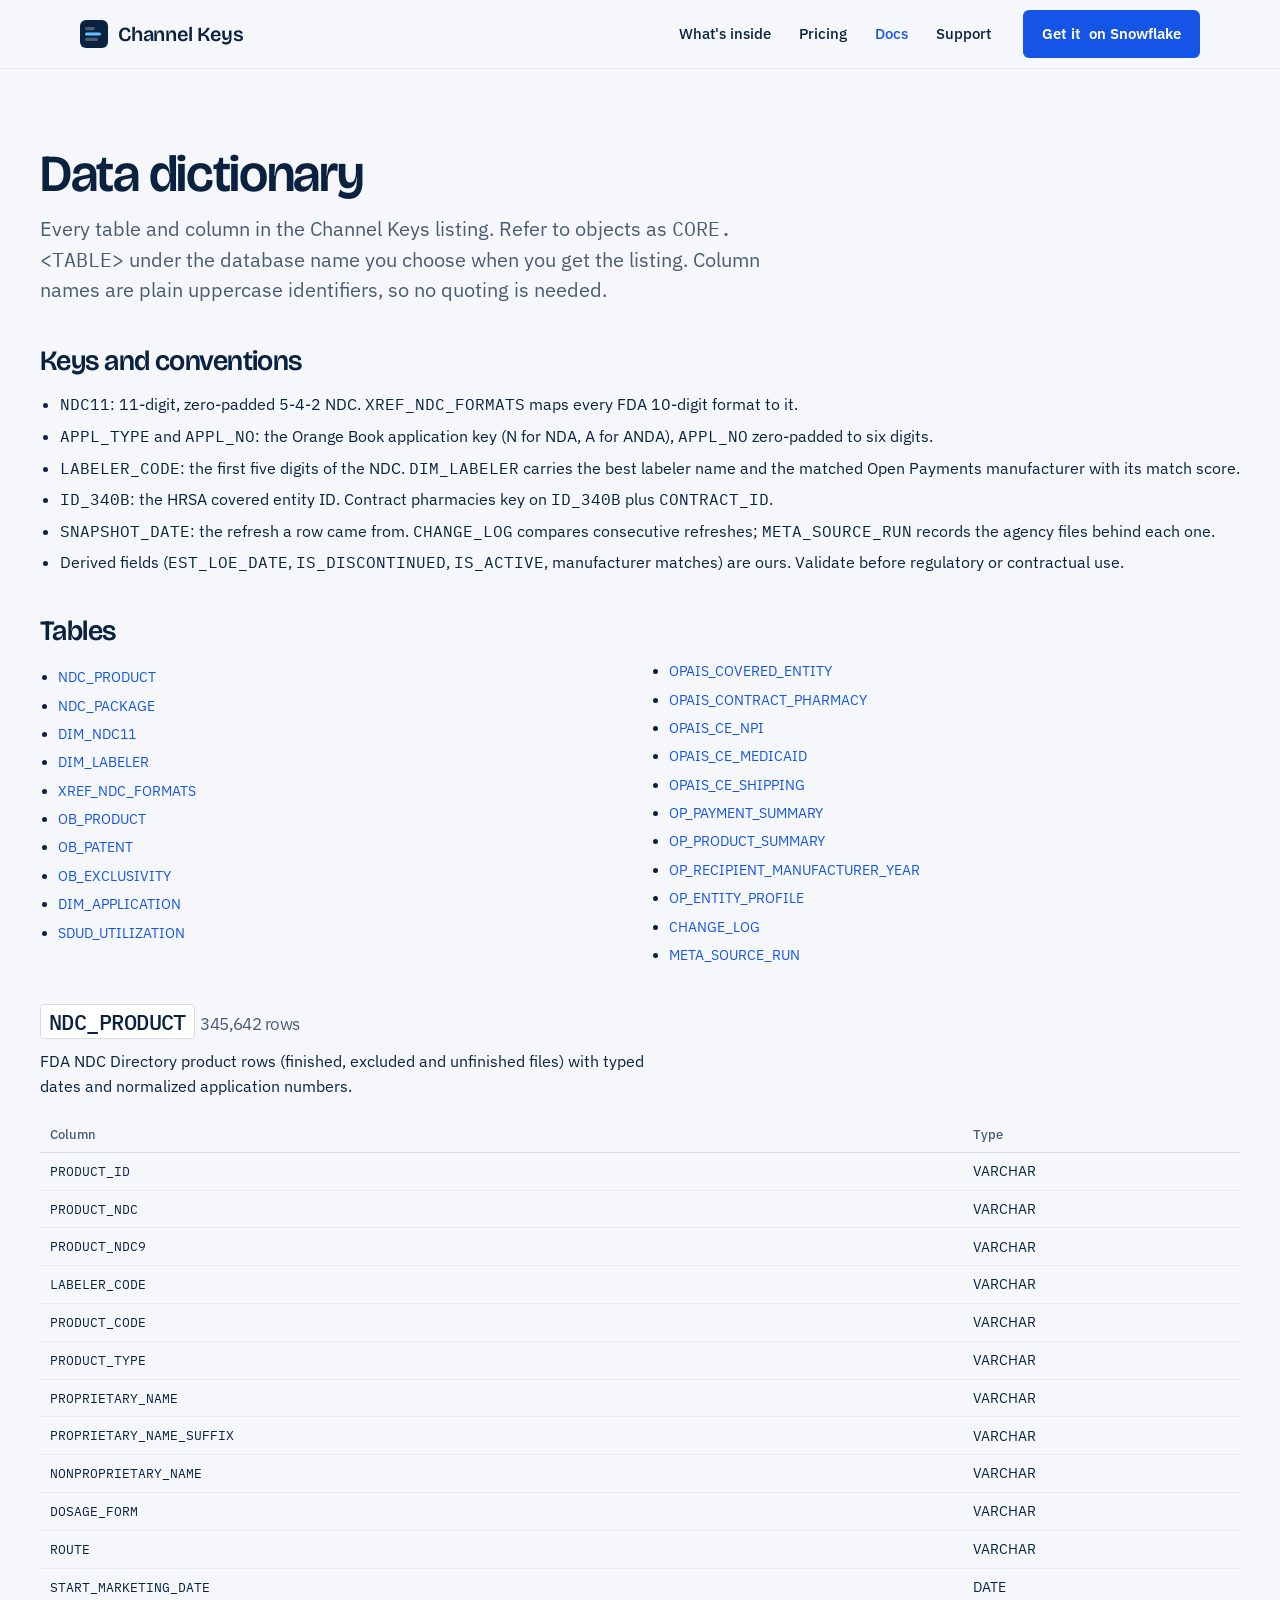
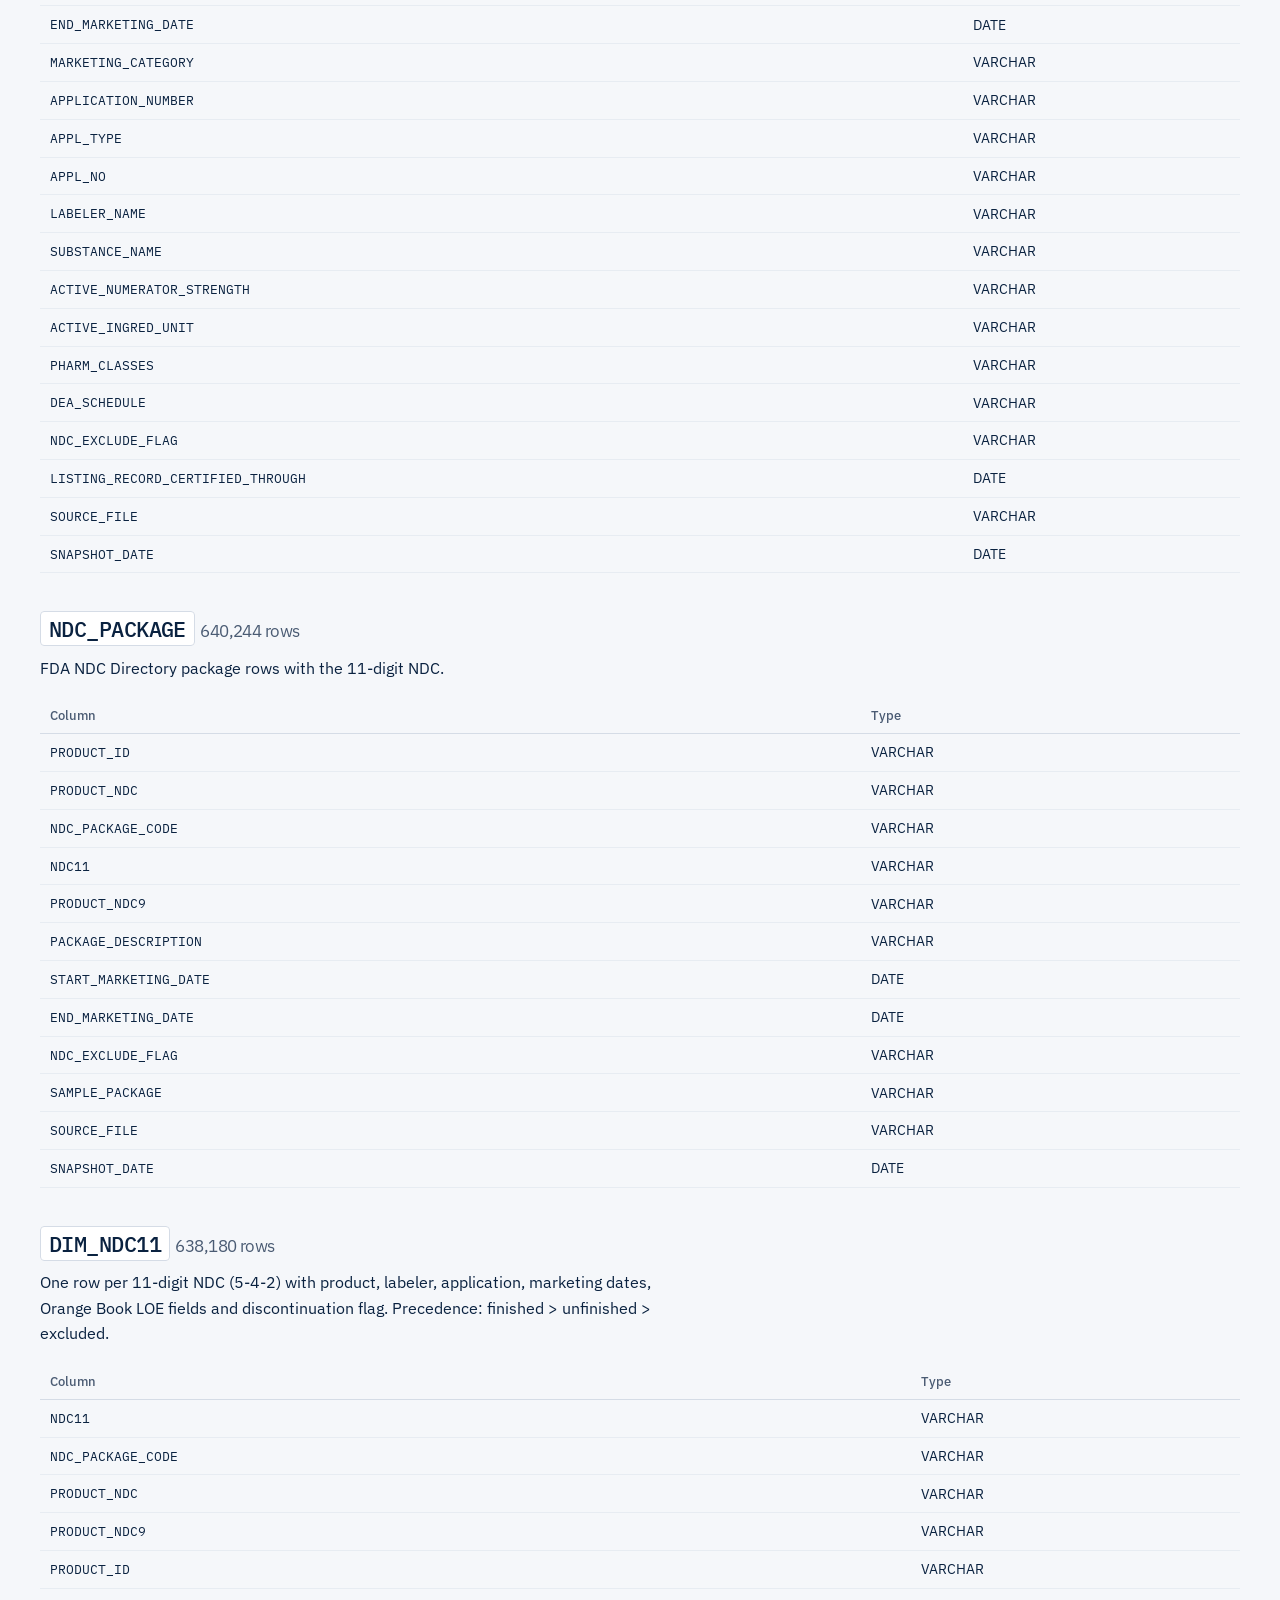
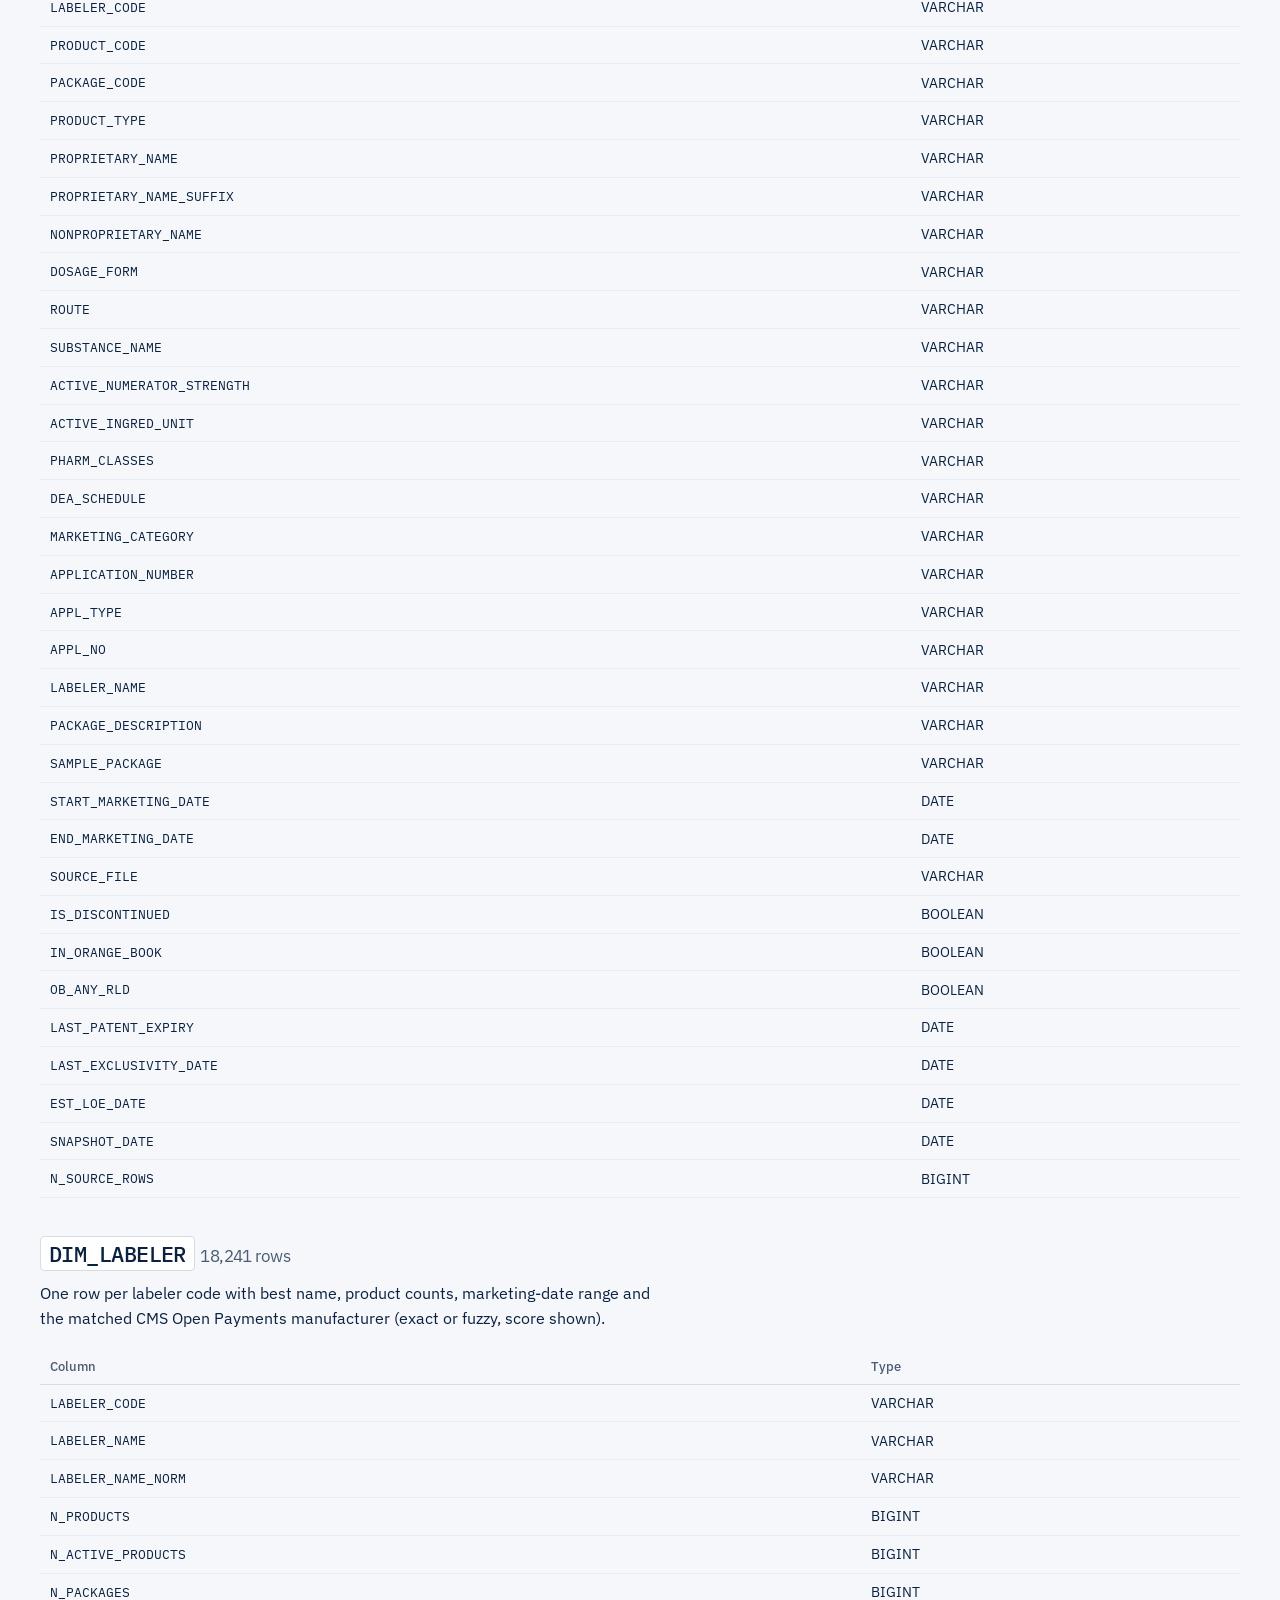
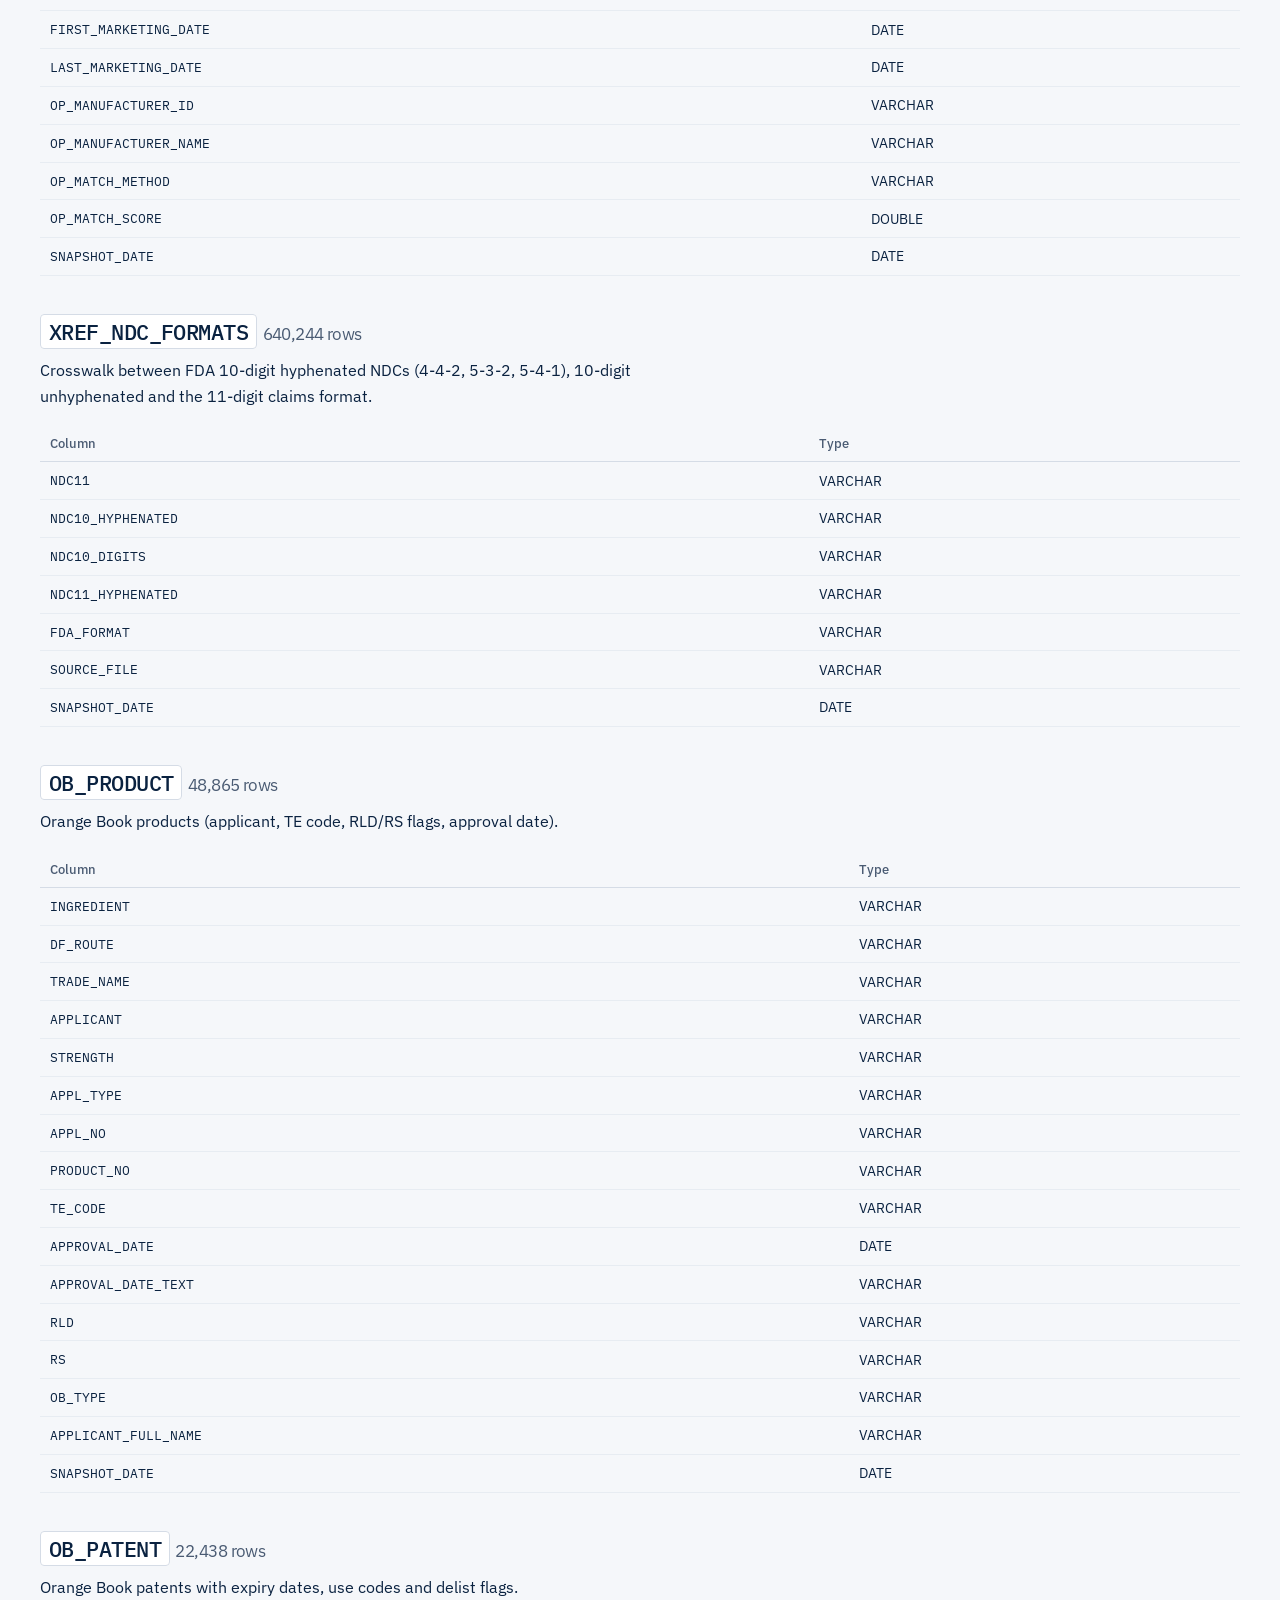
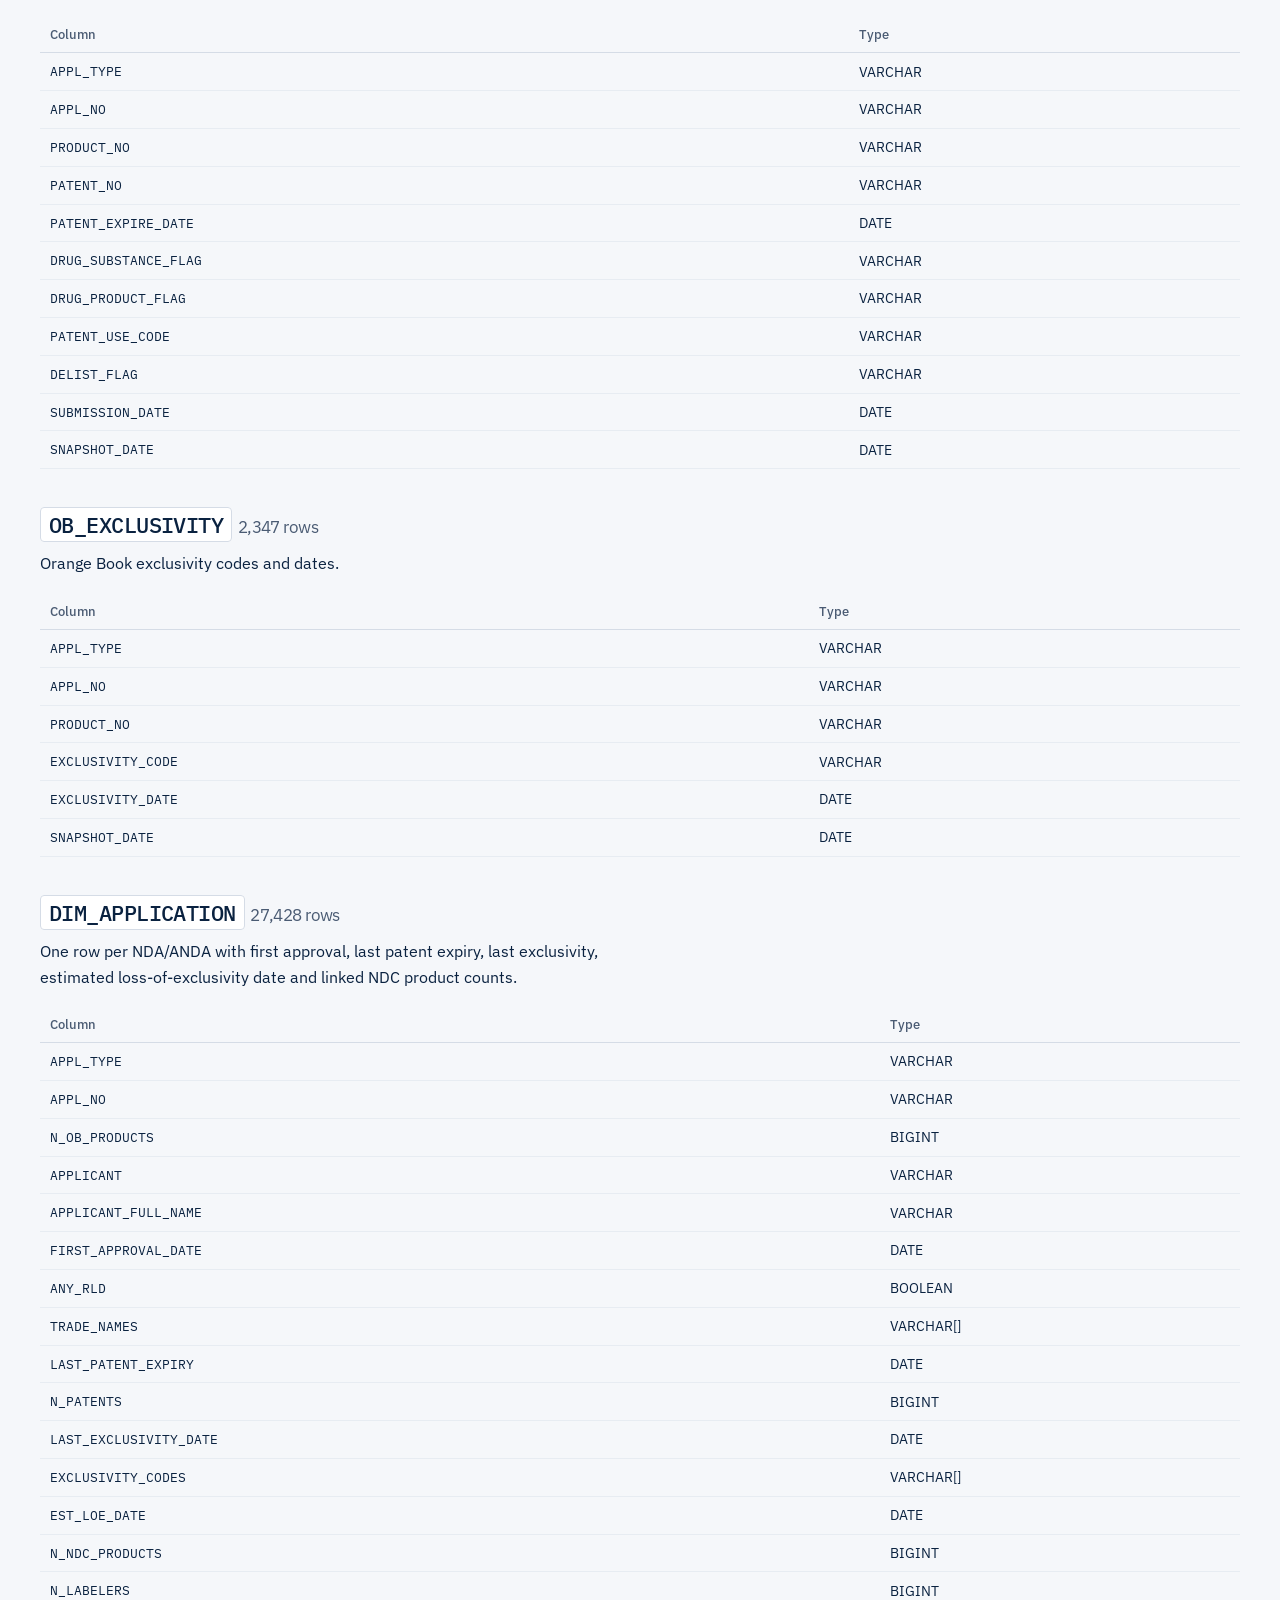
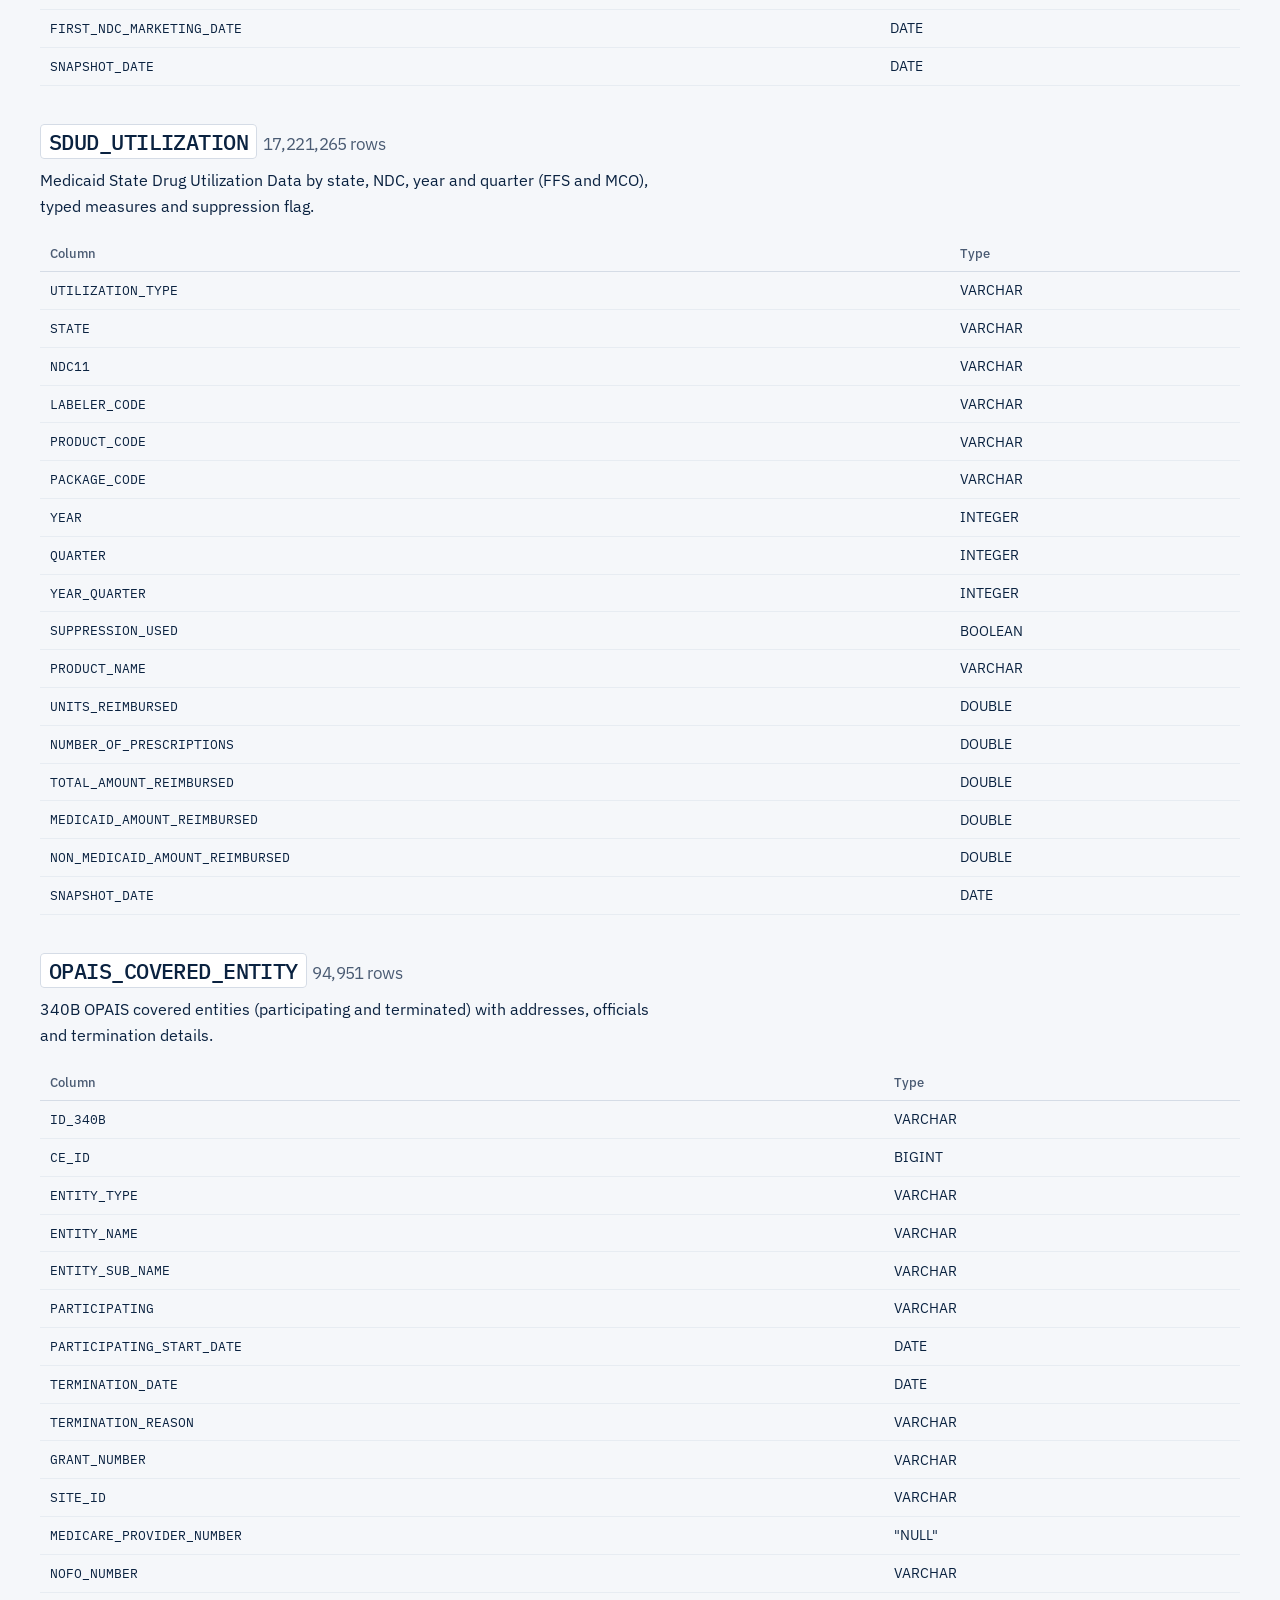
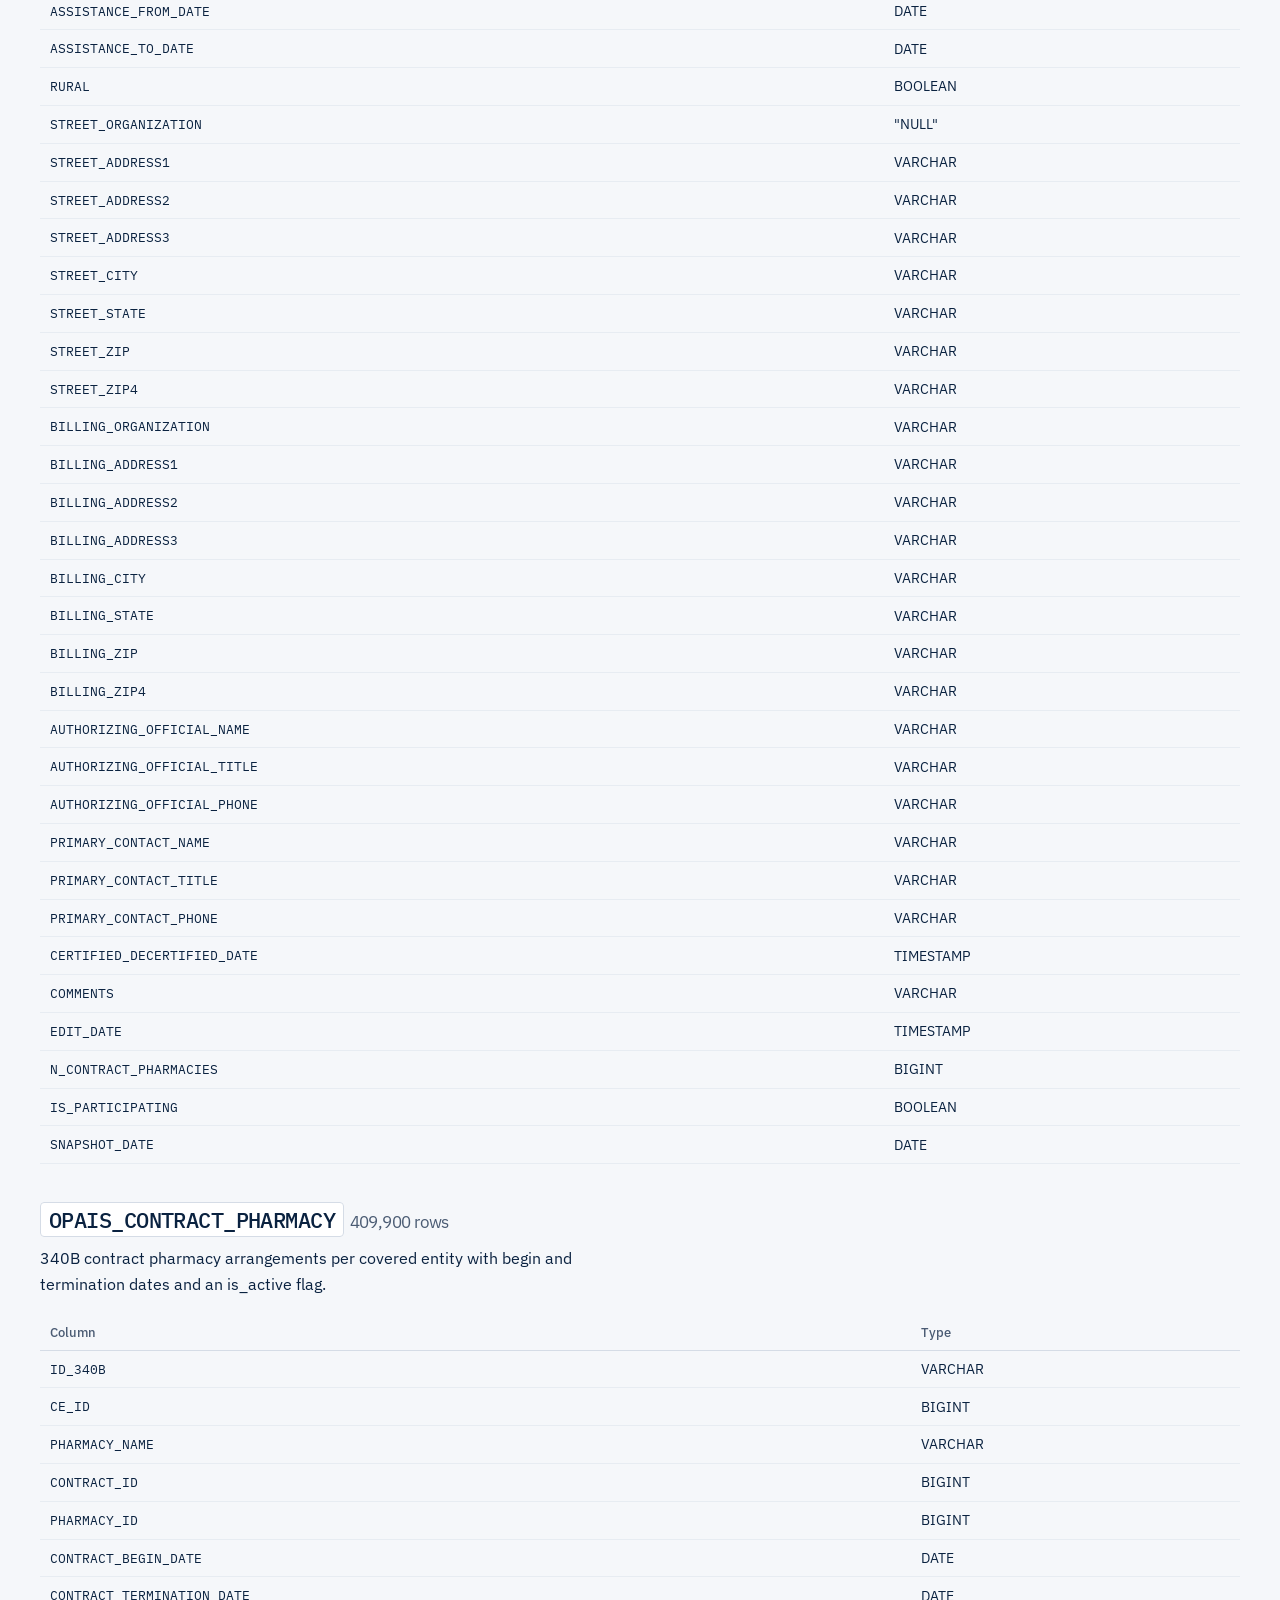
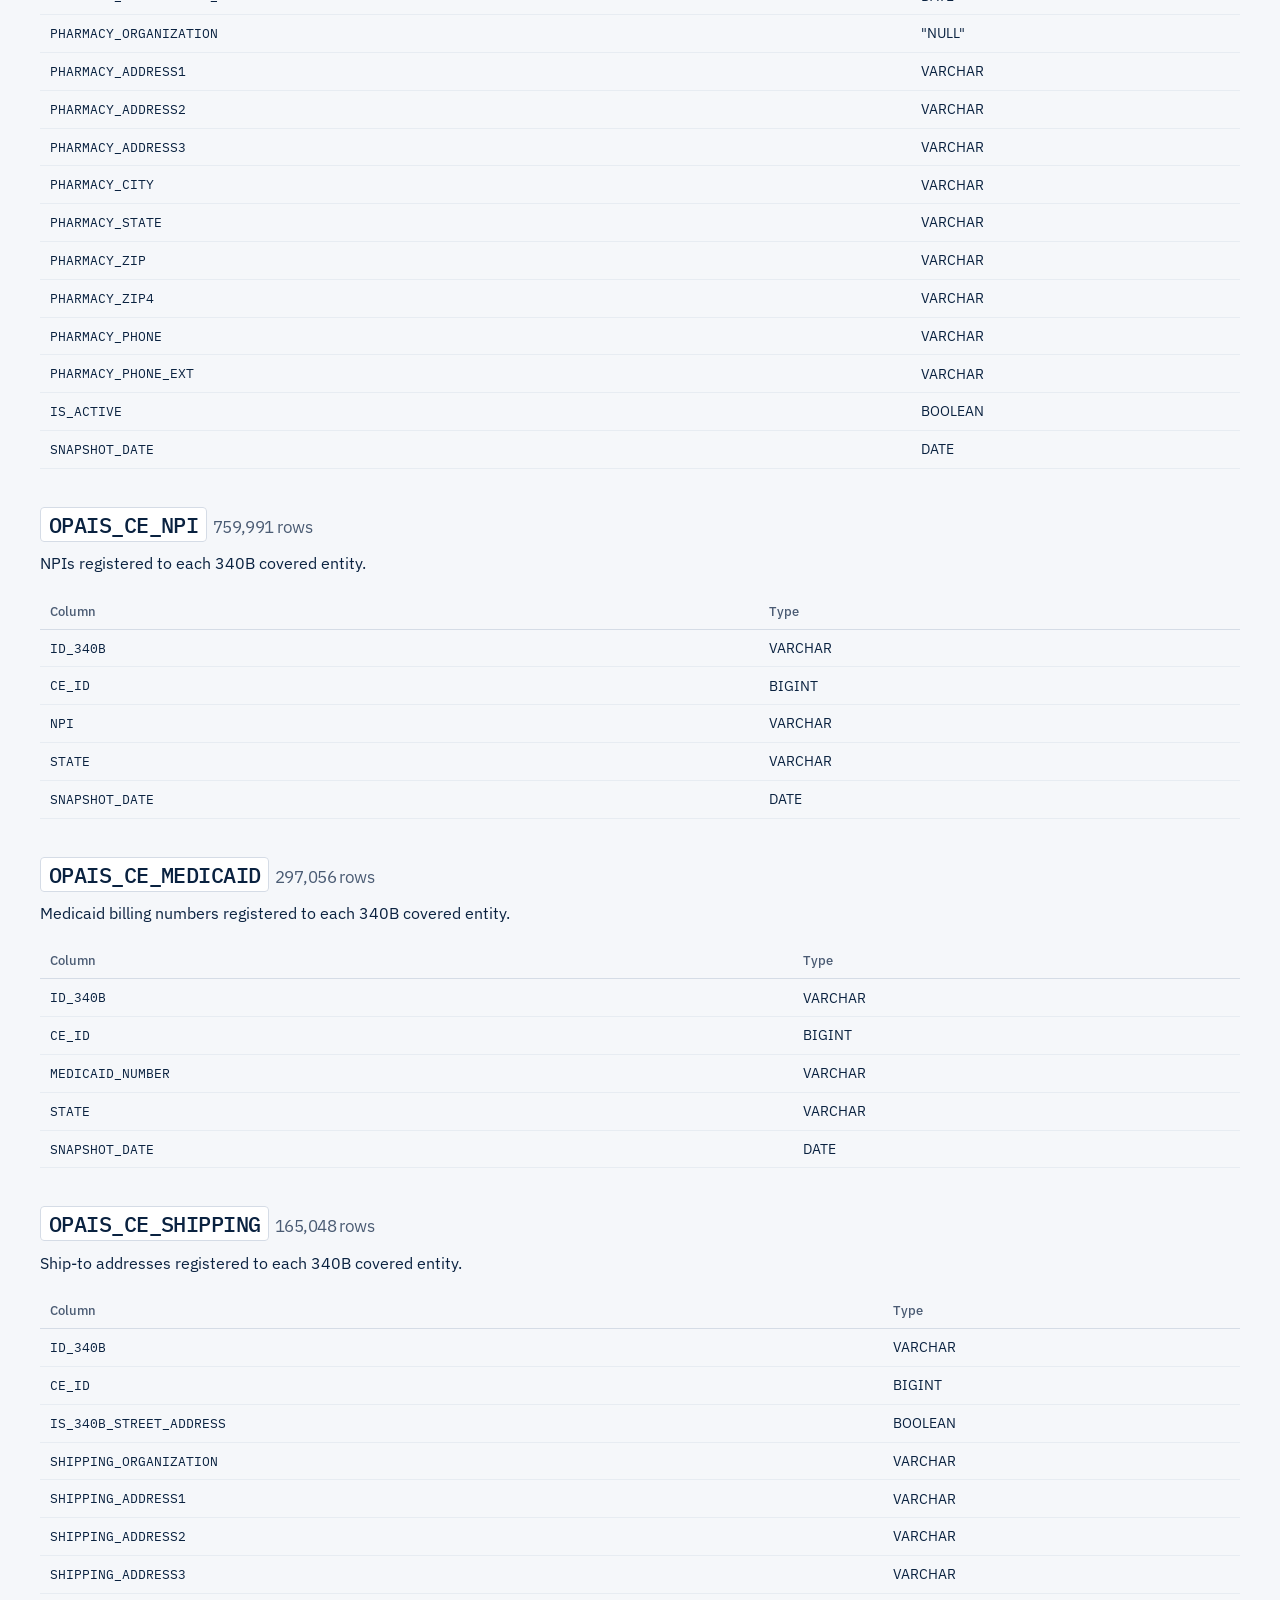
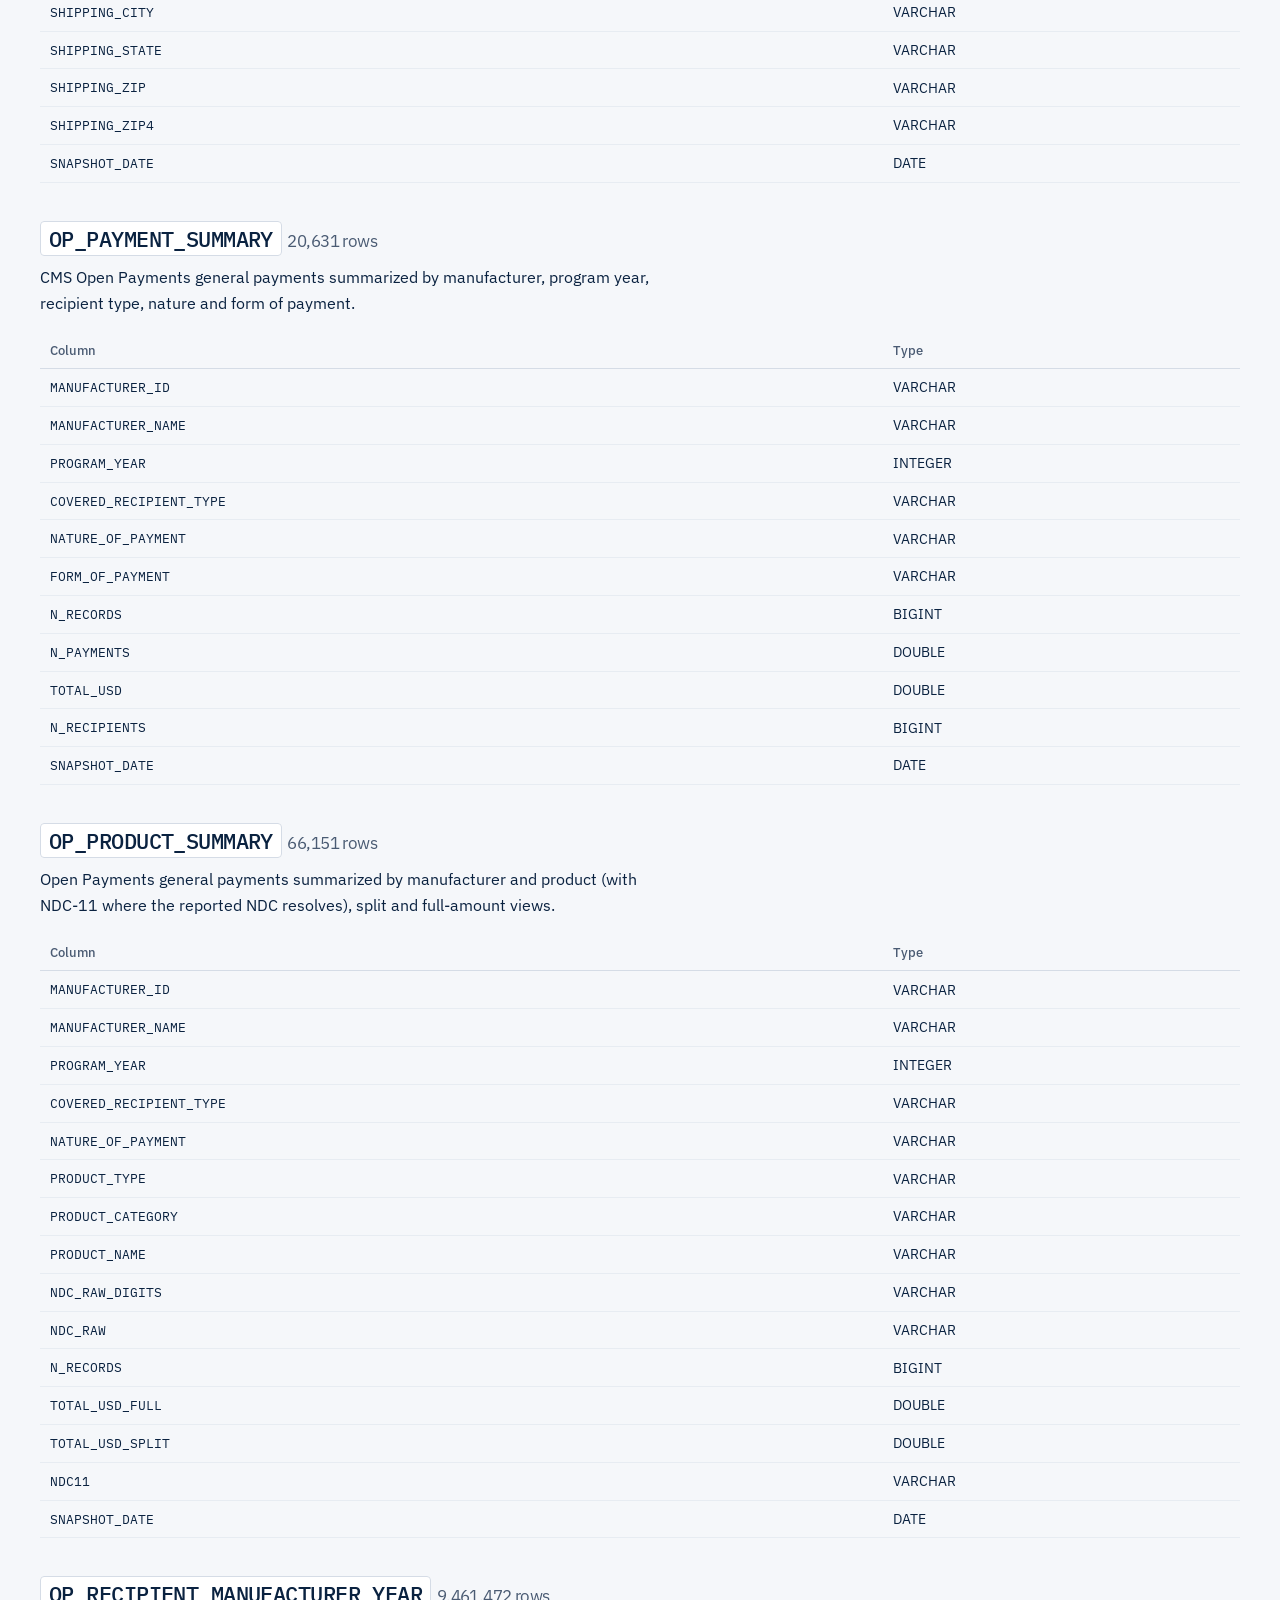
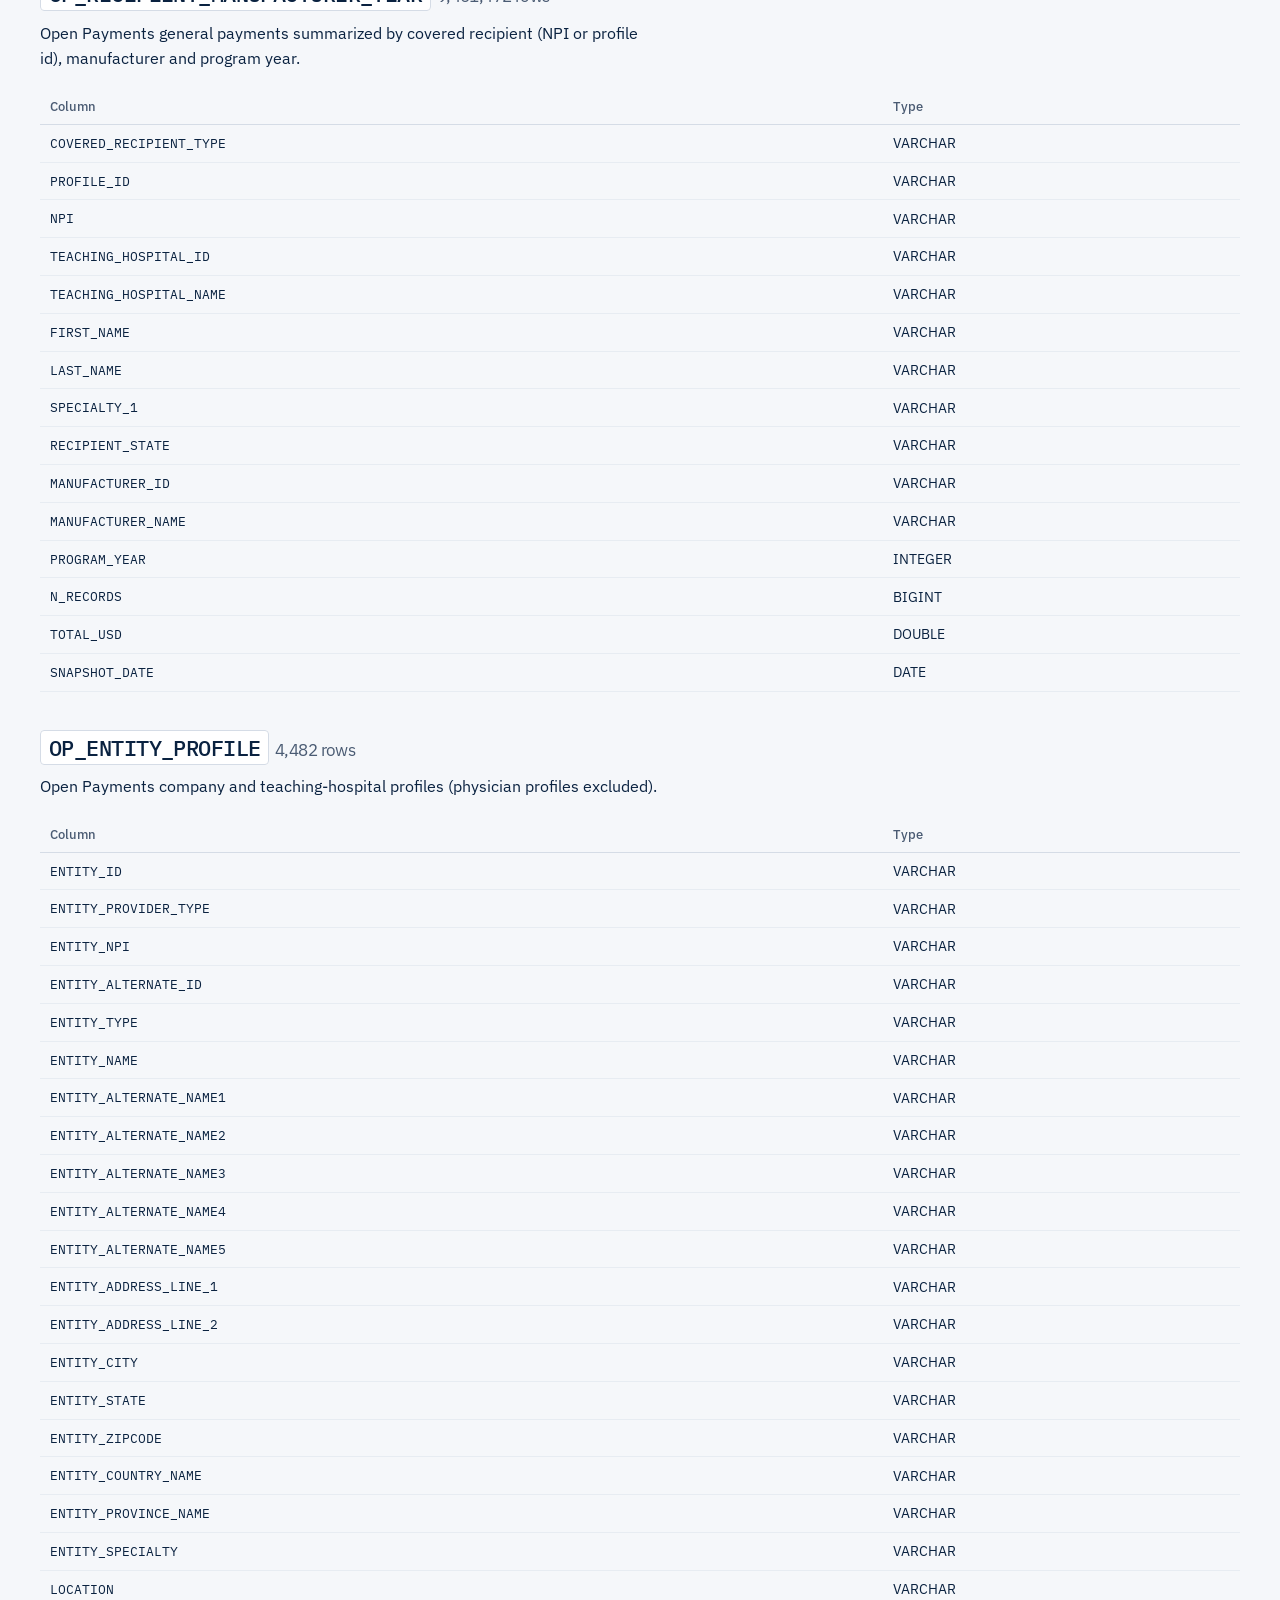
==== commit c181f52c: "Redesign: live refresh ledger, weekly change feed, dark mode, mobile header Co-Authored-By: Claude F" ====
--- a/docs.html
+++ b/docs.html
@@ -1,433 +1,445 @@
 <!doctype html>
-<html lang="en"><head><meta charset="utf-8"><meta name="viewport" content="width=device-width, initial-scale=1">
-<title>Documentation · Channel Keys</title><link rel="stylesheet" href="style.css">
-<style>table{border-collapse:collapse;width:100%;margin:10px 0 24px;font-size:14px}th,td{text-align:left;padding:6px 8px;border-bottom:1px solid var(--line)}th{color:var(--muted);font-weight:600}.toc{columns:2;font-size:14px}.toc li{margin:2px 0}</style>
-</head><body>
-<header><div class="wrap"><nav><a class="brand" href="/">Channel Keys <span>· pharma reference data</span></a><a href="/docs.html">Docs</a><a href="/support.html">Support</a><a href="/privacy.html">Privacy</a></nav></div></header>
-<main class="wrap">
-<h1>Documentation</h1>
-<p class="lead">Tables and columns in the Channel Keys listing on Snowflake Marketplace. Refer to objects as <code>CORE.&lt;TABLE&gt;</code> under the database name you choose when you get the listing.</p>
+<html lang="en">
+<head>
+<meta charset="utf-8">
+<meta name="viewport" content="width=device-width, initial-scale=1">
+<title>Data dictionary · Channel Keys</title>
+<link rel="icon" type="image/png" href="assets/favicon.png">
+<link rel="stylesheet" href="style.css">
+</head>
+<body data-root="">
+<header class="site-header"><div class="wrap"><nav class="nav" aria-label="Main">
+  <a class="brand" href="/" aria-label="Channel Keys home"><svg viewBox="0 0 28 28" aria-hidden="true"><rect width="28" height="28" rx="6" class="mark"/><rect x="5" y="7" width="10" height="3.2" rx="1.6" fill="#4A5B73"/><rect x="5" y="12.4" width="16" height="3.2" rx="1.6" fill="#5EC2FF"/><rect x="5" y="17.8" width="13" height="3.2" rx="1.6" fill="#4A5B73"/></svg>Channel Keys</a>
+  <a class="link" href="/#inside">What's inside</a>
+  <a class="link" href="/#pricing">Pricing</a>
+  <a class="link keep" href="/docs.html" aria-current="page">Docs</a>
+  <a class="link keep" href="/support.html">Support</a>
+  <a class="btn btn-primary cta" href="https://app.snowflake.com/marketplace/listings?search=Channel%20Keys" rel="noopener">Get it<span class="long"> on Snowflake</span></a>
+</nav></div></header>
+
+<main class="wrap page">
+<h1>Data dictionary</h1>
+<p class="lead">Every table and column in the Channel Keys listing. Refer to objects as <code>CORE.&lt;TABLE&gt;</code> under the database name you choose when you get the listing. Column names are plain uppercase identifiers, so no quoting is needed.</p>
 <h2>Keys and conventions</h2>
 <ul>
 <li><code>NDC11</code>: 11-digit, zero-padded 5-4-2 NDC. <code>XREF_NDC_FORMATS</code> maps every FDA 10-digit format to it.</li>
-<li><code>APPL_TYPE</code> + <code>APPL_NO</code>: Orange Book application key (N = NDA, A = ANDA), <code>APPL_NO</code> zero-padded to 6 digits.</li>
-<li><code>LABELER_CODE</code>: first 5 digits of the NDC. <code>DIM_LABELER</code> carries the best labeler name and the matched Open Payments manufacturer.</li>
-<li><code>ID_340B</code>: HRSA covered entity ID. Contract pharmacies key on <code>ID_340B</code> + <code>CONTRACT_ID</code>.</li>
-<li><code>SNAPSHOT_DATE</code>: the refresh the row came from. <code>CHANGE_LOG</code> compares consecutive refreshes.</li>
-<li>Derived fields (<code>EST_LOE_DATE</code>, <code>IS_DISCONTINUED</code>, <code>IS_ACTIVE</code>, manufacturer matches) are ours; validate before regulatory or contractual use.</li>
+<li><code>APPL_TYPE</code> and <code>APPL_NO</code>: the Orange Book application key (N for NDA, A for ANDA), <code>APPL_NO</code> zero-padded to six digits.</li>
+<li><code>LABELER_CODE</code>: the first five digits of the NDC. <code>DIM_LABELER</code> carries the best labeler name and the matched Open Payments manufacturer with its match score.</li>
+<li><code>ID_340B</code>: the HRSA covered entity ID. Contract pharmacies key on <code>ID_340B</code> plus <code>CONTRACT_ID</code>.</li>
+<li><code>SNAPSHOT_DATE</code>: the refresh a row came from. <code>CHANGE_LOG</code> compares consecutive refreshes; <code>META_SOURCE_RUN</code> records the agency files behind each one.</li>
+<li>Derived fields (<code>EST_LOE_DATE</code>, <code>IS_DISCONTINUED</code>, <code>IS_ACTIVE</code>, manufacturer matches) are ours. Validate before regulatory or contractual use.</li>
 </ul>
-<h2>Tables</h2>
-<ul class="toc"><li><a href="#ndc_product">ndc_product</a></li><li><a href="#ndc_package">ndc_package</a></li><li><a href="#dim_ndc11">dim_ndc11</a></li><li><a href="#dim_labeler">dim_labeler</a></li><li><a href="#xref_ndc_formats">xref_ndc_formats</a></li><li><a href="#ob_product">ob_product</a></li><li><a href="#ob_patent">ob_patent</a></li><li><a href="#ob_exclusivity">ob_exclusivity</a></li><li><a href="#dim_application">dim_application</a></li><li><a href="#sdud_utilization">sdud_utilization</a></li><li><a href="#opais_covered_entity">opais_covered_entity</a></li><li><a href="#opais_contract_pharmacy">opais_contract_pharmacy</a></li><li><a href="#opais_ce_npi">opais_ce_npi</a></li><li><a href="#opais_ce_medicaid">opais_ce_medicaid</a></li><li><a href="#opais_ce_shipping">opais_ce_shipping</a></li><li><a href="#op_payment_summary">op_payment_summary</a></li><li><a href="#op_product_summary">op_product_summary</a></li><li><a href="#op_recipient_manufacturer_year">op_recipient_manufacturer_year</a></li><li><a href="#op_entity_profile">op_entity_profile</a></li><li><a href="#change_log">change_log</a></li><li><a href="#meta_source_run">meta_source_run</a></li></ul>
-<h2 id="ndc_product"><code>ndc_product</code> <span class="muted">(345,642 rows)</span></h2>
+<h2>Tables</h2><ul class="toc"><li><a href="#NDC_PRODUCT">NDC_PRODUCT</a></li><li><a href="#NDC_PACKAGE">NDC_PACKAGE</a></li><li><a href="#DIM_NDC11">DIM_NDC11</a></li><li><a href="#DIM_LABELER">DIM_LABELER</a></li><li><a href="#XREF_NDC_FORMATS">XREF_NDC_FORMATS</a></li><li><a href="#OB_PRODUCT">OB_PRODUCT</a></li><li><a href="#OB_PATENT">OB_PATENT</a></li><li><a href="#OB_EXCLUSIVITY">OB_EXCLUSIVITY</a></li><li><a href="#DIM_APPLICATION">DIM_APPLICATION</a></li><li><a href="#SDUD_UTILIZATION">SDUD_UTILIZATION</a></li><li><a href="#OPAIS_COVERED_ENTITY">OPAIS_COVERED_ENTITY</a></li><li><a href="#OPAIS_CONTRACT_PHARMACY">OPAIS_CONTRACT_PHARMACY</a></li><li><a href="#OPAIS_CE_NPI">OPAIS_CE_NPI</a></li><li><a href="#OPAIS_CE_MEDICAID">OPAIS_CE_MEDICAID</a></li><li><a href="#OPAIS_CE_SHIPPING">OPAIS_CE_SHIPPING</a></li><li><a href="#OP_PAYMENT_SUMMARY">OP_PAYMENT_SUMMARY</a></li><li><a href="#OP_PRODUCT_SUMMARY">OP_PRODUCT_SUMMARY</a></li><li><a href="#OP_RECIPIENT_MANUFACTURER_YEAR">OP_RECIPIENT_MANUFACTURER_YEAR</a></li><li><a href="#OP_ENTITY_PROFILE">OP_ENTITY_PROFILE</a></li><li><a href="#CHANGE_LOG">CHANGE_LOG</a></li><li><a href="#META_SOURCE_RUN">META_SOURCE_RUN</a></li></ul><h2 id="NDC_PRODUCT"><code>NDC_PRODUCT</code> <span class="muted" style="font-size:.6em;font-family:var(--body);font-weight:400">345,642 rows</span></h2>
 <p>FDA NDC Directory product rows (finished, excluded and unfinished files) with typed dates and normalized application numbers.</p>
-<table><thead><tr><th>column</th><th>type</th></tr></thead><tbody>
-<tr><td><code>product_id</code></td><td>VARCHAR</td></tr>
-<tr><td><code>product_ndc</code></td><td>VARCHAR</td></tr>
-<tr><td><code>product_ndc9</code></td><td>VARCHAR</td></tr>
-<tr><td><code>labeler_code</code></td><td>VARCHAR</td></tr>
-<tr><td><code>product_code</code></td><td>VARCHAR</td></tr>
-<tr><td><code>product_type</code></td><td>VARCHAR</td></tr>
-<tr><td><code>proprietary_name</code></td><td>VARCHAR</td></tr>
-<tr><td><code>proprietary_name_suffix</code></td><td>VARCHAR</td></tr>
-<tr><td><code>nonproprietary_name</code></td><td>VARCHAR</td></tr>
-<tr><td><code>dosage_form</code></td><td>VARCHAR</td></tr>
-<tr><td><code>route</code></td><td>VARCHAR</td></tr>
-<tr><td><code>start_marketing_date</code></td><td>DATE</td></tr>
-<tr><td><code>end_marketing_date</code></td><td>DATE</td></tr>
-<tr><td><code>marketing_category</code></td><td>VARCHAR</td></tr>
-<tr><td><code>application_number</code></td><td>VARCHAR</td></tr>
-<tr><td><code>appl_type</code></td><td>VARCHAR</td></tr>
-<tr><td><code>appl_no</code></td><td>VARCHAR</td></tr>
-<tr><td><code>labeler_name</code></td><td>VARCHAR</td></tr>
-<tr><td><code>substance_name</code></td><td>VARCHAR</td></tr>
-<tr><td><code>active_numerator_strength</code></td><td>VARCHAR</td></tr>
-<tr><td><code>active_ingred_unit</code></td><td>VARCHAR</td></tr>
-<tr><td><code>pharm_classes</code></td><td>VARCHAR</td></tr>
-<tr><td><code>dea_schedule</code></td><td>VARCHAR</td></tr>
-<tr><td><code>ndc_exclude_flag</code></td><td>VARCHAR</td></tr>
-<tr><td><code>listing_record_certified_through</code></td><td>DATE</td></tr>
-<tr><td><code>source_file</code></td><td>VARCHAR</td></tr>
-<tr><td><code>snapshot_date</code></td><td>DATE</td></tr>
-</tbody></table>
-<h2 id="ndc_package"><code>ndc_package</code> <span class="muted">(640,244 rows)</span></h2>
+<table><thead><tr><th>Column</th><th>Type</th></tr></thead><tbody>
+<tr><td><code>PRODUCT_ID</code></td><td>VARCHAR</td></tr>
+<tr><td><code>PRODUCT_NDC</code></td><td>VARCHAR</td></tr>
+<tr><td><code>PRODUCT_NDC9</code></td><td>VARCHAR</td></tr>
+<tr><td><code>LABELER_CODE</code></td><td>VARCHAR</td></tr>
+<tr><td><code>PRODUCT_CODE</code></td><td>VARCHAR</td></tr>
+<tr><td><code>PRODUCT_TYPE</code></td><td>VARCHAR</td></tr>
+<tr><td><code>PROPRIETARY_NAME</code></td><td>VARCHAR</td></tr>
+<tr><td><code>PROPRIETARY_NAME_SUFFIX</code></td><td>VARCHAR</td></tr>
+<tr><td><code>NONPROPRIETARY_NAME</code></td><td>VARCHAR</td></tr>
+<tr><td><code>DOSAGE_FORM</code></td><td>VARCHAR</td></tr>
+<tr><td><code>ROUTE</code></td><td>VARCHAR</td></tr>
+<tr><td><code>START_MARKETING_DATE</code></td><td>DATE</td></tr>
+<tr><td><code>END_MARKETING_DATE</code></td><td>DATE</td></tr>
+<tr><td><code>MARKETING_CATEGORY</code></td><td>VARCHAR</td></tr>
+<tr><td><code>APPLICATION_NUMBER</code></td><td>VARCHAR</td></tr>
+<tr><td><code>APPL_TYPE</code></td><td>VARCHAR</td></tr>
+<tr><td><code>APPL_NO</code></td><td>VARCHAR</td></tr>
+<tr><td><code>LABELER_NAME</code></td><td>VARCHAR</td></tr>
+<tr><td><code>SUBSTANCE_NAME</code></td><td>VARCHAR</td></tr>
+<tr><td><code>ACTIVE_NUMERATOR_STRENGTH</code></td><td>VARCHAR</td></tr>
+<tr><td><code>ACTIVE_INGRED_UNIT</code></td><td>VARCHAR</td></tr>
+<tr><td><code>PHARM_CLASSES</code></td><td>VARCHAR</td></tr>
+<tr><td><code>DEA_SCHEDULE</code></td><td>VARCHAR</td></tr>
+<tr><td><code>NDC_EXCLUDE_FLAG</code></td><td>VARCHAR</td></tr>
+<tr><td><code>LISTING_RECORD_CERTIFIED_THROUGH</code></td><td>DATE</td></tr>
+<tr><td><code>SOURCE_FILE</code></td><td>VARCHAR</td></tr>
+<tr><td><code>SNAPSHOT_DATE</code></td><td>DATE</td></tr>
+</tbody></table>
+<h2 id="NDC_PACKAGE"><code>NDC_PACKAGE</code> <span class="muted" style="font-size:.6em;font-family:var(--body);font-weight:400">640,244 rows</span></h2>
 <p>FDA NDC Directory package rows with the 11-digit NDC.</p>
-<table><thead><tr><th>column</th><th>type</th></tr></thead><tbody>
-<tr><td><code>product_id</code></td><td>VARCHAR</td></tr>
-<tr><td><code>product_ndc</code></td><td>VARCHAR</td></tr>
-<tr><td><code>ndc_package_code</code></td><td>VARCHAR</td></tr>
-<tr><td><code>ndc11</code></td><td>VARCHAR</td></tr>
-<tr><td><code>product_ndc9</code></td><td>VARCHAR</td></tr>
-<tr><td><code>package_description</code></td><td>VARCHAR</td></tr>
-<tr><td><code>start_marketing_date</code></td><td>DATE</td></tr>
-<tr><td><code>end_marketing_date</code></td><td>DATE</td></tr>
-<tr><td><code>ndc_exclude_flag</code></td><td>VARCHAR</td></tr>
-<tr><td><code>sample_package</code></td><td>VARCHAR</td></tr>
-<tr><td><code>source_file</code></td><td>VARCHAR</td></tr>
-<tr><td><code>snapshot_date</code></td><td>DATE</td></tr>
-</tbody></table>
-<h2 id="dim_ndc11"><code>dim_ndc11</code> <span class="muted">(638,180 rows)</span></h2>
+<table><thead><tr><th>Column</th><th>Type</th></tr></thead><tbody>
+<tr><td><code>PRODUCT_ID</code></td><td>VARCHAR</td></tr>
+<tr><td><code>PRODUCT_NDC</code></td><td>VARCHAR</td></tr>
+<tr><td><code>NDC_PACKAGE_CODE</code></td><td>VARCHAR</td></tr>
+<tr><td><code>NDC11</code></td><td>VARCHAR</td></tr>
+<tr><td><code>PRODUCT_NDC9</code></td><td>VARCHAR</td></tr>
+<tr><td><code>PACKAGE_DESCRIPTION</code></td><td>VARCHAR</td></tr>
+<tr><td><code>START_MARKETING_DATE</code></td><td>DATE</td></tr>
+<tr><td><code>END_MARKETING_DATE</code></td><td>DATE</td></tr>
+<tr><td><code>NDC_EXCLUDE_FLAG</code></td><td>VARCHAR</td></tr>
+<tr><td><code>SAMPLE_PACKAGE</code></td><td>VARCHAR</td></tr>
+<tr><td><code>SOURCE_FILE</code></td><td>VARCHAR</td></tr>
+<tr><td><code>SNAPSHOT_DATE</code></td><td>DATE</td></tr>
+</tbody></table>
+<h2 id="DIM_NDC11"><code>DIM_NDC11</code> <span class="muted" style="font-size:.6em;font-family:var(--body);font-weight:400">638,180 rows</span></h2>
 <p>One row per 11-digit NDC (5-4-2) with product, labeler, application, marketing dates, Orange Book LOE fields and discontinuation flag. Precedence: finished &gt; unfinished &gt; excluded.</p>
-<table><thead><tr><th>column</th><th>type</th></tr></thead><tbody>
-<tr><td><code>ndc11</code></td><td>VARCHAR</td></tr>
-<tr><td><code>ndc_package_code</code></td><td>VARCHAR</td></tr>
-<tr><td><code>product_ndc</code></td><td>VARCHAR</td></tr>
-<tr><td><code>product_ndc9</code></td><td>VARCHAR</td></tr>
-<tr><td><code>product_id</code></td><td>VARCHAR</td></tr>
-<tr><td><code>labeler_code</code></td><td>VARCHAR</td></tr>
-<tr><td><code>product_code</code></td><td>VARCHAR</td></tr>
-<tr><td><code>package_code</code></td><td>VARCHAR</td></tr>
-<tr><td><code>product_type</code></td><td>VARCHAR</td></tr>
-<tr><td><code>proprietary_name</code></td><td>VARCHAR</td></tr>
-<tr><td><code>proprietary_name_suffix</code></td><td>VARCHAR</td></tr>
-<tr><td><code>nonproprietary_name</code></td><td>VARCHAR</td></tr>
-<tr><td><code>dosage_form</code></td><td>VARCHAR</td></tr>
-<tr><td><code>route</code></td><td>VARCHAR</td></tr>
-<tr><td><code>substance_name</code></td><td>VARCHAR</td></tr>
-<tr><td><code>active_numerator_strength</code></td><td>VARCHAR</td></tr>
-<tr><td><code>active_ingred_unit</code></td><td>VARCHAR</td></tr>
-<tr><td><code>pharm_classes</code></td><td>VARCHAR</td></tr>
-<tr><td><code>dea_schedule</code></td><td>VARCHAR</td></tr>
-<tr><td><code>marketing_category</code></td><td>VARCHAR</td></tr>
-<tr><td><code>application_number</code></td><td>VARCHAR</td></tr>
-<tr><td><code>appl_type</code></td><td>VARCHAR</td></tr>
-<tr><td><code>appl_no</code></td><td>VARCHAR</td></tr>
-<tr><td><code>labeler_name</code></td><td>VARCHAR</td></tr>
-<tr><td><code>package_description</code></td><td>VARCHAR</td></tr>
-<tr><td><code>sample_package</code></td><td>VARCHAR</td></tr>
-<tr><td><code>start_marketing_date</code></td><td>DATE</td></tr>
-<tr><td><code>end_marketing_date</code></td><td>DATE</td></tr>
-<tr><td><code>source_file</code></td><td>VARCHAR</td></tr>
-<tr><td><code>is_discontinued</code></td><td>BOOLEAN</td></tr>
-<tr><td><code>in_orange_book</code></td><td>BOOLEAN</td></tr>
-<tr><td><code>ob_any_rld</code></td><td>BOOLEAN</td></tr>
-<tr><td><code>last_patent_expiry</code></td><td>DATE</td></tr>
-<tr><td><code>last_exclusivity_date</code></td><td>DATE</td></tr>
-<tr><td><code>est_loe_date</code></td><td>DATE</td></tr>
-<tr><td><code>snapshot_date</code></td><td>DATE</td></tr>
-<tr><td><code>n_source_rows</code></td><td>BIGINT</td></tr>
-</tbody></table>
-<h2 id="dim_labeler"><code>dim_labeler</code> <span class="muted">(18,241 rows)</span></h2>
+<table><thead><tr><th>Column</th><th>Type</th></tr></thead><tbody>
+<tr><td><code>NDC11</code></td><td>VARCHAR</td></tr>
+<tr><td><code>NDC_PACKAGE_CODE</code></td><td>VARCHAR</td></tr>
+<tr><td><code>PRODUCT_NDC</code></td><td>VARCHAR</td></tr>
+<tr><td><code>PRODUCT_NDC9</code></td><td>VARCHAR</td></tr>
+<tr><td><code>PRODUCT_ID</code></td><td>VARCHAR</td></tr>
+<tr><td><code>LABELER_CODE</code></td><td>VARCHAR</td></tr>
+<tr><td><code>PRODUCT_CODE</code></td><td>VARCHAR</td></tr>
+<tr><td><code>PACKAGE_CODE</code></td><td>VARCHAR</td></tr>
+<tr><td><code>PRODUCT_TYPE</code></td><td>VARCHAR</td></tr>
+<tr><td><code>PROPRIETARY_NAME</code></td><td>VARCHAR</td></tr>
+<tr><td><code>PROPRIETARY_NAME_SUFFIX</code></td><td>VARCHAR</td></tr>
+<tr><td><code>NONPROPRIETARY_NAME</code></td><td>VARCHAR</td></tr>
+<tr><td><code>DOSAGE_FORM</code></td><td>VARCHAR</td></tr>
+<tr><td><code>ROUTE</code></td><td>VARCHAR</td></tr>
+<tr><td><code>SUBSTANCE_NAME</code></td><td>VARCHAR</td></tr>
+<tr><td><code>ACTIVE_NUMERATOR_STRENGTH</code></td><td>VARCHAR</td></tr>
+<tr><td><code>ACTIVE_INGRED_UNIT</code></td><td>VARCHAR</td></tr>
+<tr><td><code>PHARM_CLASSES</code></td><td>VARCHAR</td></tr>
+<tr><td><code>DEA_SCHEDULE</code></td><td>VARCHAR</td></tr>
+<tr><td><code>MARKETING_CATEGORY</code></td><td>VARCHAR</td></tr>
+<tr><td><code>APPLICATION_NUMBER</code></td><td>VARCHAR</td></tr>
+<tr><td><code>APPL_TYPE</code></td><td>VARCHAR</td></tr>
+<tr><td><code>APPL_NO</code></td><td>VARCHAR</td></tr>
+<tr><td><code>LABELER_NAME</code></td><td>VARCHAR</td></tr>
+<tr><td><code>PACKAGE_DESCRIPTION</code></td><td>VARCHAR</td></tr>
+<tr><td><code>SAMPLE_PACKAGE</code></td><td>VARCHAR</td></tr>
+<tr><td><code>START_MARKETING_DATE</code></td><td>DATE</td></tr>
+<tr><td><code>END_MARKETING_DATE</code></td><td>DATE</td></tr>
+<tr><td><code>SOURCE_FILE</code></td><td>VARCHAR</td></tr>
+<tr><td><code>IS_DISCONTINUED</code></td><td>BOOLEAN</td></tr>
+<tr><td><code>IN_ORANGE_BOOK</code></td><td>BOOLEAN</td></tr>
+<tr><td><code>OB_ANY_RLD</code></td><td>BOOLEAN</td></tr>
+<tr><td><code>LAST_PATENT_EXPIRY</code></td><td>DATE</td></tr>
+<tr><td><code>LAST_EXCLUSIVITY_DATE</code></td><td>DATE</td></tr>
+<tr><td><code>EST_LOE_DATE</code></td><td>DATE</td></tr>
+<tr><td><code>SNAPSHOT_DATE</code></td><td>DATE</td></tr>
+<tr><td><code>N_SOURCE_ROWS</code></td><td>BIGINT</td></tr>
+</tbody></table>
+<h2 id="DIM_LABELER"><code>DIM_LABELER</code> <span class="muted" style="font-size:.6em;font-family:var(--body);font-weight:400">18,241 rows</span></h2>
 <p>One row per labeler code with best name, product counts, marketing-date range and the matched CMS Open Payments manufacturer (exact or fuzzy, score shown).</p>
-<table><thead><tr><th>column</th><th>type</th></tr></thead><tbody>
-<tr><td><code>labeler_code</code></td><td>VARCHAR</td></tr>
-<tr><td><code>labeler_name</code></td><td>VARCHAR</td></tr>
-<tr><td><code>labeler_name_norm</code></td><td>VARCHAR</td></tr>
-<tr><td><code>n_products</code></td><td>BIGINT</td></tr>
-<tr><td><code>n_active_products</code></td><td>BIGINT</td></tr>
-<tr><td><code>n_packages</code></td><td>BIGINT</td></tr>
-<tr><td><code>first_marketing_date</code></td><td>DATE</td></tr>
-<tr><td><code>last_marketing_date</code></td><td>DATE</td></tr>
-<tr><td><code>op_manufacturer_id</code></td><td>VARCHAR</td></tr>
-<tr><td><code>op_manufacturer_name</code></td><td>VARCHAR</td></tr>
-<tr><td><code>op_match_method</code></td><td>VARCHAR</td></tr>
-<tr><td><code>op_match_score</code></td><td>DOUBLE</td></tr>
-<tr><td><code>snapshot_date</code></td><td>DATE</td></tr>
-</tbody></table>
-<h2 id="xref_ndc_formats"><code>xref_ndc_formats</code> <span class="muted">(640,244 rows)</span></h2>
+<table><thead><tr><th>Column</th><th>Type</th></tr></thead><tbody>
+<tr><td><code>LABELER_CODE</code></td><td>VARCHAR</td></tr>
+<tr><td><code>LABELER_NAME</code></td><td>VARCHAR</td></tr>
+<tr><td><code>LABELER_NAME_NORM</code></td><td>VARCHAR</td></tr>
+<tr><td><code>N_PRODUCTS</code></td><td>BIGINT</td></tr>
+<tr><td><code>N_ACTIVE_PRODUCTS</code></td><td>BIGINT</td></tr>
+<tr><td><code>N_PACKAGES</code></td><td>BIGINT</td></tr>
+<tr><td><code>FIRST_MARKETING_DATE</code></td><td>DATE</td></tr>
+<tr><td><code>LAST_MARKETING_DATE</code></td><td>DATE</td></tr>
+<tr><td><code>OP_MANUFACTURER_ID</code></td><td>VARCHAR</td></tr>
+<tr><td><code>OP_MANUFACTURER_NAME</code></td><td>VARCHAR</td></tr>
+<tr><td><code>OP_MATCH_METHOD</code></td><td>VARCHAR</td></tr>
+<tr><td><code>OP_MATCH_SCORE</code></td><td>DOUBLE</td></tr>
+<tr><td><code>SNAPSHOT_DATE</code></td><td>DATE</td></tr>
+</tbody></table>
+<h2 id="XREF_NDC_FORMATS"><code>XREF_NDC_FORMATS</code> <span class="muted" style="font-size:.6em;font-family:var(--body);font-weight:400">640,244 rows</span></h2>
 <p>Crosswalk between FDA 10-digit hyphenated NDCs (4-4-2, 5-3-2, 5-4-1), 10-digit unhyphenated and the 11-digit claims format.</p>
-<table><thead><tr><th>column</th><th>type</th></tr></thead><tbody>
-<tr><td><code>ndc11</code></td><td>VARCHAR</td></tr>
-<tr><td><code>ndc10_hyphenated</code></td><td>VARCHAR</td></tr>
-<tr><td><code>ndc10_digits</code></td><td>VARCHAR</td></tr>
-<tr><td><code>ndc11_hyphenated</code></td><td>VARCHAR</td></tr>
-<tr><td><code>fda_format</code></td><td>VARCHAR</td></tr>
-<tr><td><code>source_file</code></td><td>VARCHAR</td></tr>
-<tr><td><code>snapshot_date</code></td><td>DATE</td></tr>
-</tbody></table>
-<h2 id="ob_product"><code>ob_product</code> <span class="muted">(48,865 rows)</span></h2>
+<table><thead><tr><th>Column</th><th>Type</th></tr></thead><tbody>
+<tr><td><code>NDC11</code></td><td>VARCHAR</td></tr>
+<tr><td><code>NDC10_HYPHENATED</code></td><td>VARCHAR</td></tr>
+<tr><td><code>NDC10_DIGITS</code></td><td>VARCHAR</td></tr>
+<tr><td><code>NDC11_HYPHENATED</code></td><td>VARCHAR</td></tr>
+<tr><td><code>FDA_FORMAT</code></td><td>VARCHAR</td></tr>
+<tr><td><code>SOURCE_FILE</code></td><td>VARCHAR</td></tr>
+<tr><td><code>SNAPSHOT_DATE</code></td><td>DATE</td></tr>
+</tbody></table>
+<h2 id="OB_PRODUCT"><code>OB_PRODUCT</code> <span class="muted" style="font-size:.6em;font-family:var(--body);font-weight:400">48,865 rows</span></h2>
 <p>Orange Book products (applicant, TE code, RLD/RS flags, approval date).</p>
-<table><thead><tr><th>column</th><th>type</th></tr></thead><tbody>
-<tr><td><code>ingredient</code></td><td>VARCHAR</td></tr>
-<tr><td><code>df_route</code></td><td>VARCHAR</td></tr>
-<tr><td><code>trade_name</code></td><td>VARCHAR</td></tr>
-<tr><td><code>applicant</code></td><td>VARCHAR</td></tr>
-<tr><td><code>strength</code></td><td>VARCHAR</td></tr>
-<tr><td><code>appl_type</code></td><td>VARCHAR</td></tr>
-<tr><td><code>appl_no</code></td><td>VARCHAR</td></tr>
-<tr><td><code>product_no</code></td><td>VARCHAR</td></tr>
-<tr><td><code>te_code</code></td><td>VARCHAR</td></tr>
-<tr><td><code>approval_date</code></td><td>DATE</td></tr>
-<tr><td><code>approval_date_text</code></td><td>VARCHAR</td></tr>
-<tr><td><code>rld</code></td><td>VARCHAR</td></tr>
-<tr><td><code>rs</code></td><td>VARCHAR</td></tr>
-<tr><td><code>ob_type</code></td><td>VARCHAR</td></tr>
-<tr><td><code>applicant_full_name</code></td><td>VARCHAR</td></tr>
-<tr><td><code>snapshot_date</code></td><td>DATE</td></tr>
-</tbody></table>
-<h2 id="ob_patent"><code>ob_patent</code> <span class="muted">(22,438 rows)</span></h2>
+<table><thead><tr><th>Column</th><th>Type</th></tr></thead><tbody>
+<tr><td><code>INGREDIENT</code></td><td>VARCHAR</td></tr>
+<tr><td><code>DF_ROUTE</code></td><td>VARCHAR</td></tr>
+<tr><td><code>TRADE_NAME</code></td><td>VARCHAR</td></tr>
+<tr><td><code>APPLICANT</code></td><td>VARCHAR</td></tr>
+<tr><td><code>STRENGTH</code></td><td>VARCHAR</td></tr>
+<tr><td><code>APPL_TYPE</code></td><td>VARCHAR</td></tr>
+<tr><td><code>APPL_NO</code></td><td>VARCHAR</td></tr>
+<tr><td><code>PRODUCT_NO</code></td><td>VARCHAR</td></tr>
+<tr><td><code>TE_CODE</code></td><td>VARCHAR</td></tr>
+<tr><td><code>APPROVAL_DATE</code></td><td>DATE</td></tr>
+<tr><td><code>APPROVAL_DATE_TEXT</code></td><td>VARCHAR</td></tr>
+<tr><td><code>RLD</code></td><td>VARCHAR</td></tr>
+<tr><td><code>RS</code></td><td>VARCHAR</td></tr>
+<tr><td><code>OB_TYPE</code></td><td>VARCHAR</td></tr>
+<tr><td><code>APPLICANT_FULL_NAME</code></td><td>VARCHAR</td></tr>
+<tr><td><code>SNAPSHOT_DATE</code></td><td>DATE</td></tr>
+</tbody></table>
+<h2 id="OB_PATENT"><code>OB_PATENT</code> <span class="muted" style="font-size:.6em;font-family:var(--body);font-weight:400">22,438 rows</span></h2>
 <p>Orange Book patents with expiry dates, use codes and delist flags.</p>
-<table><thead><tr><th>column</th><th>type</th></tr></thead><tbody>
-<tr><td><code>appl_type</code></td><td>VARCHAR</td></tr>
-<tr><td><code>appl_no</code></td><td>VARCHAR</td></tr>
-<tr><td><code>product_no</code></td><td>VARCHAR</td></tr>
-<tr><td><code>patent_no</code></td><td>VARCHAR</td></tr>
-<tr><td><code>patent_expire_date</code></td><td>DATE</td></tr>
-<tr><td><code>drug_substance_flag</code></td><td>VARCHAR</td></tr>
-<tr><td><code>drug_product_flag</code></td><td>VARCHAR</td></tr>
-<tr><td><code>patent_use_code</code></td><td>VARCHAR</td></tr>
-<tr><td><code>delist_flag</code></td><td>VARCHAR</td></tr>
-<tr><td><code>submission_date</code></td><td>DATE</td></tr>
-<tr><td><code>snapshot_date</code></td><td>DATE</td></tr>
-</tbody></table>
-<h2 id="ob_exclusivity"><code>ob_exclusivity</code> <span class="muted">(2,421 rows)</span></h2>
+<table><thead><tr><th>Column</th><th>Type</th></tr></thead><tbody>
+<tr><td><code>APPL_TYPE</code></td><td>VARCHAR</td></tr>
+<tr><td><code>APPL_NO</code></td><td>VARCHAR</td></tr>
+<tr><td><code>PRODUCT_NO</code></td><td>VARCHAR</td></tr>
+<tr><td><code>PATENT_NO</code></td><td>VARCHAR</td></tr>
+<tr><td><code>PATENT_EXPIRE_DATE</code></td><td>DATE</td></tr>
+<tr><td><code>DRUG_SUBSTANCE_FLAG</code></td><td>VARCHAR</td></tr>
+<tr><td><code>DRUG_PRODUCT_FLAG</code></td><td>VARCHAR</td></tr>
+<tr><td><code>PATENT_USE_CODE</code></td><td>VARCHAR</td></tr>
+<tr><td><code>DELIST_FLAG</code></td><td>VARCHAR</td></tr>
+<tr><td><code>SUBMISSION_DATE</code></td><td>DATE</td></tr>
+<tr><td><code>SNAPSHOT_DATE</code></td><td>DATE</td></tr>
+</tbody></table>
+<h2 id="OB_EXCLUSIVITY"><code>OB_EXCLUSIVITY</code> <span class="muted" style="font-size:.6em;font-family:var(--body);font-weight:400">2,347 rows</span></h2>
 <p>Orange Book exclusivity codes and dates.</p>
-<table><thead><tr><th>column</th><th>type</th></tr></thead><tbody>
-<tr><td><code>appl_type</code></td><td>VARCHAR</td></tr>
-<tr><td><code>appl_no</code></td><td>VARCHAR</td></tr>
-<tr><td><code>product_no</code></td><td>VARCHAR</td></tr>
-<tr><td><code>exclusivity_code</code></td><td>VARCHAR</td></tr>
-<tr><td><code>exclusivity_date</code></td><td>DATE</td></tr>
-<tr><td><code>snapshot_date</code></td><td>DATE</td></tr>
-</tbody></table>
-<h2 id="dim_application"><code>dim_application</code> <span class="muted">(27,428 rows)</span></h2>
+<table><thead><tr><th>Column</th><th>Type</th></tr></thead><tbody>
+<tr><td><code>APPL_TYPE</code></td><td>VARCHAR</td></tr>
+<tr><td><code>APPL_NO</code></td><td>VARCHAR</td></tr>
+<tr><td><code>PRODUCT_NO</code></td><td>VARCHAR</td></tr>
+<tr><td><code>EXCLUSIVITY_CODE</code></td><td>VARCHAR</td></tr>
+<tr><td><code>EXCLUSIVITY_DATE</code></td><td>DATE</td></tr>
+<tr><td><code>SNAPSHOT_DATE</code></td><td>DATE</td></tr>
+</tbody></table>
+<h2 id="DIM_APPLICATION"><code>DIM_APPLICATION</code> <span class="muted" style="font-size:.6em;font-family:var(--body);font-weight:400">27,428 rows</span></h2>
 <p>One row per NDA/ANDA with first approval, last patent expiry, last exclusivity, estimated loss-of-exclusivity date and linked NDC product counts.</p>
-<table><thead><tr><th>column</th><th>type</th></tr></thead><tbody>
-<tr><td><code>appl_type</code></td><td>VARCHAR</td></tr>
-<tr><td><code>appl_no</code></td><td>VARCHAR</td></tr>
-<tr><td><code>n_ob_products</code></td><td>BIGINT</td></tr>
-<tr><td><code>applicant</code></td><td>VARCHAR</td></tr>
-<tr><td><code>applicant_full_name</code></td><td>VARCHAR</td></tr>
-<tr><td><code>first_approval_date</code></td><td>DATE</td></tr>
-<tr><td><code>any_rld</code></td><td>BOOLEAN</td></tr>
-<tr><td><code>trade_names</code></td><td>VARCHAR[]</td></tr>
-<tr><td><code>last_patent_expiry</code></td><td>DATE</td></tr>
-<tr><td><code>n_patents</code></td><td>BIGINT</td></tr>
-<tr><td><code>last_exclusivity_date</code></td><td>DATE</td></tr>
-<tr><td><code>exclusivity_codes</code></td><td>VARCHAR[]</td></tr>
-<tr><td><code>est_loe_date</code></td><td>DATE</td></tr>
-<tr><td><code>n_ndc_products</code></td><td>BIGINT</td></tr>
-<tr><td><code>n_labelers</code></td><td>BIGINT</td></tr>
-<tr><td><code>first_ndc_marketing_date</code></td><td>DATE</td></tr>
-<tr><td><code>snapshot_date</code></td><td>DATE</td></tr>
-</tbody></table>
-<h2 id="sdud_utilization"><code>sdud_utilization</code> <span class="muted">(17,221,265 rows)</span></h2>
+<table><thead><tr><th>Column</th><th>Type</th></tr></thead><tbody>
+<tr><td><code>APPL_TYPE</code></td><td>VARCHAR</td></tr>
+<tr><td><code>APPL_NO</code></td><td>VARCHAR</td></tr>
+<tr><td><code>N_OB_PRODUCTS</code></td><td>BIGINT</td></tr>
+<tr><td><code>APPLICANT</code></td><td>VARCHAR</td></tr>
+<tr><td><code>APPLICANT_FULL_NAME</code></td><td>VARCHAR</td></tr>
+<tr><td><code>FIRST_APPROVAL_DATE</code></td><td>DATE</td></tr>
+<tr><td><code>ANY_RLD</code></td><td>BOOLEAN</td></tr>
+<tr><td><code>TRADE_NAMES</code></td><td>VARCHAR[]</td></tr>
+<tr><td><code>LAST_PATENT_EXPIRY</code></td><td>DATE</td></tr>
+<tr><td><code>N_PATENTS</code></td><td>BIGINT</td></tr>
+<tr><td><code>LAST_EXCLUSIVITY_DATE</code></td><td>DATE</td></tr>
+<tr><td><code>EXCLUSIVITY_CODES</code></td><td>VARCHAR[]</td></tr>
+<tr><td><code>EST_LOE_DATE</code></td><td>DATE</td></tr>
+<tr><td><code>N_NDC_PRODUCTS</code></td><td>BIGINT</td></tr>
+<tr><td><code>N_LABELERS</code></td><td>BIGINT</td></tr>
+<tr><td><code>FIRST_NDC_MARKETING_DATE</code></td><td>DATE</td></tr>
+<tr><td><code>SNAPSHOT_DATE</code></td><td>DATE</td></tr>
+</tbody></table>
+<h2 id="SDUD_UTILIZATION"><code>SDUD_UTILIZATION</code> <span class="muted" style="font-size:.6em;font-family:var(--body);font-weight:400">17,221,265 rows</span></h2>
 <p>Medicaid State Drug Utilization Data by state, NDC, year and quarter (FFS and MCO), typed measures and suppression flag.</p>
-<table><thead><tr><th>column</th><th>type</th></tr></thead><tbody>
-<tr><td><code>utilization_type</code></td><td>VARCHAR</td></tr>
-<tr><td><code>state</code></td><td>VARCHAR</td></tr>
-<tr><td><code>ndc11</code></td><td>VARCHAR</td></tr>
-<tr><td><code>labeler_code</code></td><td>VARCHAR</td></tr>
-<tr><td><code>product_code</code></td><td>VARCHAR</td></tr>
-<tr><td><code>package_code</code></td><td>VARCHAR</td></tr>
-<tr><td><code>year</code></td><td>INTEGER</td></tr>
-<tr><td><code>quarter</code></td><td>INTEGER</td></tr>
-<tr><td><code>year_quarter</code></td><td>INTEGER</td></tr>
-<tr><td><code>suppression_used</code></td><td>BOOLEAN</td></tr>
-<tr><td><code>product_name</code></td><td>VARCHAR</td></tr>
-<tr><td><code>units_reimbursed</code></td><td>DOUBLE</td></tr>
-<tr><td><code>number_of_prescriptions</code></td><td>DOUBLE</td></tr>
-<tr><td><code>total_amount_reimbursed</code></td><td>DOUBLE</td></tr>
-<tr><td><code>medicaid_amount_reimbursed</code></td><td>DOUBLE</td></tr>
-<tr><td><code>non_medicaid_amount_reimbursed</code></td><td>DOUBLE</td></tr>
-<tr><td><code>snapshot_date</code></td><td>DATE</td></tr>
-</tbody></table>
-<h2 id="opais_covered_entity"><code>opais_covered_entity</code> <span class="muted">(94,951 rows)</span></h2>
+<table><thead><tr><th>Column</th><th>Type</th></tr></thead><tbody>
+<tr><td><code>UTILIZATION_TYPE</code></td><td>VARCHAR</td></tr>
+<tr><td><code>STATE</code></td><td>VARCHAR</td></tr>
+<tr><td><code>NDC11</code></td><td>VARCHAR</td></tr>
+<tr><td><code>LABELER_CODE</code></td><td>VARCHAR</td></tr>
+<tr><td><code>PRODUCT_CODE</code></td><td>VARCHAR</td></tr>
+<tr><td><code>PACKAGE_CODE</code></td><td>VARCHAR</td></tr>
+<tr><td><code>YEAR</code></td><td>INTEGER</td></tr>
+<tr><td><code>QUARTER</code></td><td>INTEGER</td></tr>
+<tr><td><code>YEAR_QUARTER</code></td><td>INTEGER</td></tr>
+<tr><td><code>SUPPRESSION_USED</code></td><td>BOOLEAN</td></tr>
+<tr><td><code>PRODUCT_NAME</code></td><td>VARCHAR</td></tr>
+<tr><td><code>UNITS_REIMBURSED</code></td><td>DOUBLE</td></tr>
+<tr><td><code>NUMBER_OF_PRESCRIPTIONS</code></td><td>DOUBLE</td></tr>
+<tr><td><code>TOTAL_AMOUNT_REIMBURSED</code></td><td>DOUBLE</td></tr>
+<tr><td><code>MEDICAID_AMOUNT_REIMBURSED</code></td><td>DOUBLE</td></tr>
+<tr><td><code>NON_MEDICAID_AMOUNT_REIMBURSED</code></td><td>DOUBLE</td></tr>
+<tr><td><code>SNAPSHOT_DATE</code></td><td>DATE</td></tr>
+</tbody></table>
+<h2 id="OPAIS_COVERED_ENTITY"><code>OPAIS_COVERED_ENTITY</code> <span class="muted" style="font-size:.6em;font-family:var(--body);font-weight:400">94,951 rows</span></h2>
 <p>340B OPAIS covered entities (participating and terminated) with addresses, officials and termination details.</p>
-<table><thead><tr><th>column</th><th>type</th></tr></thead><tbody>
-<tr><td><code>id_340b</code></td><td>VARCHAR</td></tr>
-<tr><td><code>ce_id</code></td><td>BIGINT</td></tr>
-<tr><td><code>entity_type</code></td><td>VARCHAR</td></tr>
-<tr><td><code>entity_name</code></td><td>VARCHAR</td></tr>
-<tr><td><code>entity_sub_name</code></td><td>VARCHAR</td></tr>
-<tr><td><code>participating</code></td><td>VARCHAR</td></tr>
-<tr><td><code>participating_start_date</code></td><td>DATE</td></tr>
-<tr><td><code>termination_date</code></td><td>DATE</td></tr>
-<tr><td><code>termination_reason</code></td><td>VARCHAR</td></tr>
-<tr><td><code>grant_number</code></td><td>VARCHAR</td></tr>
-<tr><td><code>site_id</code></td><td>VARCHAR</td></tr>
-<tr><td><code>medicare_provider_number</code></td><td>&quot;NULL&quot;</td></tr>
-<tr><td><code>nofo_number</code></td><td>VARCHAR</td></tr>
-<tr><td><code>assistance_from_date</code></td><td>DATE</td></tr>
-<tr><td><code>assistance_to_date</code></td><td>DATE</td></tr>
-<tr><td><code>rural</code></td><td>BOOLEAN</td></tr>
-<tr><td><code>street_organization</code></td><td>&quot;NULL&quot;</td></tr>
-<tr><td><code>street_address1</code></td><td>VARCHAR</td></tr>
-<tr><td><code>street_address2</code></td><td>VARCHAR</td></tr>
-<tr><td><code>street_address3</code></td><td>VARCHAR</td></tr>
-<tr><td><code>street_city</code></td><td>VARCHAR</td></tr>
-<tr><td><code>street_state</code></td><td>VARCHAR</td></tr>
-<tr><td><code>street_zip</code></td><td>VARCHAR</td></tr>
-<tr><td><code>street_zip4</code></td><td>VARCHAR</td></tr>
-<tr><td><code>billing_organization</code></td><td>VARCHAR</td></tr>
-<tr><td><code>billing_address1</code></td><td>VARCHAR</td></tr>
-<tr><td><code>billing_address2</code></td><td>VARCHAR</td></tr>
-<tr><td><code>billing_address3</code></td><td>VARCHAR</td></tr>
-<tr><td><code>billing_city</code></td><td>VARCHAR</td></tr>
-<tr><td><code>billing_state</code></td><td>VARCHAR</td></tr>
-<tr><td><code>billing_zip</code></td><td>VARCHAR</td></tr>
-<tr><td><code>billing_zip4</code></td><td>VARCHAR</td></tr>
-<tr><td><code>authorizing_official_name</code></td><td>VARCHAR</td></tr>
-<tr><td><code>authorizing_official_title</code></td><td>VARCHAR</td></tr>
-<tr><td><code>authorizing_official_phone</code></td><td>VARCHAR</td></tr>
-<tr><td><code>primary_contact_name</code></td><td>VARCHAR</td></tr>
-<tr><td><code>primary_contact_title</code></td><td>VARCHAR</td></tr>
-<tr><td><code>primary_contact_phone</code></td><td>VARCHAR</td></tr>
-<tr><td><code>certified_decertified_date</code></td><td>TIMESTAMP</td></tr>
-<tr><td><code>comments</code></td><td>VARCHAR</td></tr>
-<tr><td><code>edit_date</code></td><td>TIMESTAMP</td></tr>
-<tr><td><code>n_contract_pharmacies</code></td><td>BIGINT</td></tr>
-<tr><td><code>is_participating</code></td><td>BOOLEAN</td></tr>
-<tr><td><code>snapshot_date</code></td><td>DATE</td></tr>
-</tbody></table>
-<h2 id="opais_contract_pharmacy"><code>opais_contract_pharmacy</code> <span class="muted">(409,900 rows)</span></h2>
+<table><thead><tr><th>Column</th><th>Type</th></tr></thead><tbody>
+<tr><td><code>ID_340B</code></td><td>VARCHAR</td></tr>
+<tr><td><code>CE_ID</code></td><td>BIGINT</td></tr>
+<tr><td><code>ENTITY_TYPE</code></td><td>VARCHAR</td></tr>
+<tr><td><code>ENTITY_NAME</code></td><td>VARCHAR</td></tr>
+<tr><td><code>ENTITY_SUB_NAME</code></td><td>VARCHAR</td></tr>
+<tr><td><code>PARTICIPATING</code></td><td>VARCHAR</td></tr>
+<tr><td><code>PARTICIPATING_START_DATE</code></td><td>DATE</td></tr>
+<tr><td><code>TERMINATION_DATE</code></td><td>DATE</td></tr>
+<tr><td><code>TERMINATION_REASON</code></td><td>VARCHAR</td></tr>
+<tr><td><code>GRANT_NUMBER</code></td><td>VARCHAR</td></tr>
+<tr><td><code>SITE_ID</code></td><td>VARCHAR</td></tr>
+<tr><td><code>MEDICARE_PROVIDER_NUMBER</code></td><td>&quot;NULL&quot;</td></tr>
+<tr><td><code>NOFO_NUMBER</code></td><td>VARCHAR</td></tr>
+<tr><td><code>ASSISTANCE_FROM_DATE</code></td><td>DATE</td></tr>
+<tr><td><code>ASSISTANCE_TO_DATE</code></td><td>DATE</td></tr>
+<tr><td><code>RURAL</code></td><td>BOOLEAN</td></tr>
+<tr><td><code>STREET_ORGANIZATION</code></td><td>&quot;NULL&quot;</td></tr>
+<tr><td><code>STREET_ADDRESS1</code></td><td>VARCHAR</td></tr>
+<tr><td><code>STREET_ADDRESS2</code></td><td>VARCHAR</td></tr>
+<tr><td><code>STREET_ADDRESS3</code></td><td>VARCHAR</td></tr>
+<tr><td><code>STREET_CITY</code></td><td>VARCHAR</td></tr>
+<tr><td><code>STREET_STATE</code></td><td>VARCHAR</td></tr>
+<tr><td><code>STREET_ZIP</code></td><td>VARCHAR</td></tr>
+<tr><td><code>STREET_ZIP4</code></td><td>VARCHAR</td></tr>
+<tr><td><code>BILLING_ORGANIZATION</code></td><td>VARCHAR</td></tr>
+<tr><td><code>BILLING_ADDRESS1</code></td><td>VARCHAR</td></tr>
+<tr><td><code>BILLING_ADDRESS2</code></td><td>VARCHAR</td></tr>
+<tr><td><code>BILLING_ADDRESS3</code></td><td>VARCHAR</td></tr>
+<tr><td><code>BILLING_CITY</code></td><td>VARCHAR</td></tr>
+<tr><td><code>BILLING_STATE</code></td><td>VARCHAR</td></tr>
+<tr><td><code>BILLING_ZIP</code></td><td>VARCHAR</td></tr>
+<tr><td><code>BILLING_ZIP4</code></td><td>VARCHAR</td></tr>
+<tr><td><code>AUTHORIZING_OFFICIAL_NAME</code></td><td>VARCHAR</td></tr>
+<tr><td><code>AUTHORIZING_OFFICIAL_TITLE</code></td><td>VARCHAR</td></tr>
+<tr><td><code>AUTHORIZING_OFFICIAL_PHONE</code></td><td>VARCHAR</td></tr>
+<tr><td><code>PRIMARY_CONTACT_NAME</code></td><td>VARCHAR</td></tr>
+<tr><td><code>PRIMARY_CONTACT_TITLE</code></td><td>VARCHAR</td></tr>
+<tr><td><code>PRIMARY_CONTACT_PHONE</code></td><td>VARCHAR</td></tr>
+<tr><td><code>CERTIFIED_DECERTIFIED_DATE</code></td><td>TIMESTAMP</td></tr>
+<tr><td><code>COMMENTS</code></td><td>VARCHAR</td></tr>
+<tr><td><code>EDIT_DATE</code></td><td>TIMESTAMP</td></tr>
+<tr><td><code>N_CONTRACT_PHARMACIES</code></td><td>BIGINT</td></tr>
+<tr><td><code>IS_PARTICIPATING</code></td><td>BOOLEAN</td></tr>
+<tr><td><code>SNAPSHOT_DATE</code></td><td>DATE</td></tr>
+</tbody></table>
+<h2 id="OPAIS_CONTRACT_PHARMACY"><code>OPAIS_CONTRACT_PHARMACY</code> <span class="muted" style="font-size:.6em;font-family:var(--body);font-weight:400">409,900 rows</span></h2>
 <p>340B contract pharmacy arrangements per covered entity with begin and termination dates and an is_active flag.</p>
-<table><thead><tr><th>column</th><th>type</th></tr></thead><tbody>
-<tr><td><code>id_340b</code></td><td>VARCHAR</td></tr>
-<tr><td><code>ce_id</code></td><td>BIGINT</td></tr>
-<tr><td><code>pharmacy_name</code></td><td>VARCHAR</td></tr>
-<tr><td><code>contract_id</code></td><td>BIGINT</td></tr>
-<tr><td><code>pharmacy_id</code></td><td>BIGINT</td></tr>
-<tr><td><code>contract_begin_date</code></td><td>DATE</td></tr>
-<tr><td><code>contract_termination_date</code></td><td>DATE</td></tr>
-<tr><td><code>pharmacy_organization</code></td><td>&quot;NULL&quot;</td></tr>
-<tr><td><code>pharmacy_address1</code></td><td>VARCHAR</td></tr>
-<tr><td><code>pharmacy_address2</code></td><td>VARCHAR</td></tr>
-<tr><td><code>pharmacy_address3</code></td><td>VARCHAR</td></tr>
-<tr><td><code>pharmacy_city</code></td><td>VARCHAR</td></tr>
-<tr><td><code>pharmacy_state</code></td><td>VARCHAR</td></tr>
-<tr><td><code>pharmacy_zip</code></td><td>VARCHAR</td></tr>
-<tr><td><code>pharmacy_zip4</code></td><td>VARCHAR</td></tr>
-<tr><td><code>pharmacy_phone</code></td><td>VARCHAR</td></tr>
-<tr><td><code>pharmacy_phone_ext</code></td><td>VARCHAR</td></tr>
-<tr><td><code>is_active</code></td><td>BOOLEAN</td></tr>
-<tr><td><code>snapshot_date</code></td><td>DATE</td></tr>
-</tbody></table>
-<h2 id="opais_ce_npi"><code>opais_ce_npi</code> <span class="muted">(759,991 rows)</span></h2>
+<table><thead><tr><th>Column</th><th>Type</th></tr></thead><tbody>
+<tr><td><code>ID_340B</code></td><td>VARCHAR</td></tr>
+<tr><td><code>CE_ID</code></td><td>BIGINT</td></tr>
+<tr><td><code>PHARMACY_NAME</code></td><td>VARCHAR</td></tr>
+<tr><td><code>CONTRACT_ID</code></td><td>BIGINT</td></tr>
+<tr><td><code>PHARMACY_ID</code></td><td>BIGINT</td></tr>
+<tr><td><code>CONTRACT_BEGIN_DATE</code></td><td>DATE</td></tr>
+<tr><td><code>CONTRACT_TERMINATION_DATE</code></td><td>DATE</td></tr>
+<tr><td><code>PHARMACY_ORGANIZATION</code></td><td>&quot;NULL&quot;</td></tr>
+<tr><td><code>PHARMACY_ADDRESS1</code></td><td>VARCHAR</td></tr>
+<tr><td><code>PHARMACY_ADDRESS2</code></td><td>VARCHAR</td></tr>
+<tr><td><code>PHARMACY_ADDRESS3</code></td><td>VARCHAR</td></tr>
+<tr><td><code>PHARMACY_CITY</code></td><td>VARCHAR</td></tr>
+<tr><td><code>PHARMACY_STATE</code></td><td>VARCHAR</td></tr>
+<tr><td><code>PHARMACY_ZIP</code></td><td>VARCHAR</td></tr>
+<tr><td><code>PHARMACY_ZIP4</code></td><td>VARCHAR</td></tr>
+<tr><td><code>PHARMACY_PHONE</code></td><td>VARCHAR</td></tr>
+<tr><td><code>PHARMACY_PHONE_EXT</code></td><td>VARCHAR</td></tr>
+<tr><td><code>IS_ACTIVE</code></td><td>BOOLEAN</td></tr>
+<tr><td><code>SNAPSHOT_DATE</code></td><td>DATE</td></tr>
+</tbody></table>
+<h2 id="OPAIS_CE_NPI"><code>OPAIS_CE_NPI</code> <span class="muted" style="font-size:.6em;font-family:var(--body);font-weight:400">759,991 rows</span></h2>
 <p>NPIs registered to each 340B covered entity.</p>
-<table><thead><tr><th>column</th><th>type</th></tr></thead><tbody>
-<tr><td><code>id_340b</code></td><td>VARCHAR</td></tr>
-<tr><td><code>ce_id</code></td><td>BIGINT</td></tr>
-<tr><td><code>npi</code></td><td>VARCHAR</td></tr>
-<tr><td><code>state</code></td><td>VARCHAR</td></tr>
-<tr><td><code>snapshot_date</code></td><td>DATE</td></tr>
-</tbody></table>
-<h2 id="opais_ce_medicaid"><code>opais_ce_medicaid</code> <span class="muted">(297,056 rows)</span></h2>
+<table><thead><tr><th>Column</th><th>Type</th></tr></thead><tbody>
+<tr><td><code>ID_340B</code></td><td>VARCHAR</td></tr>
+<tr><td><code>CE_ID</code></td><td>BIGINT</td></tr>
+<tr><td><code>NPI</code></td><td>VARCHAR</td></tr>
+<tr><td><code>STATE</code></td><td>VARCHAR</td></tr>
+<tr><td><code>SNAPSHOT_DATE</code></td><td>DATE</td></tr>
+</tbody></table>
+<h2 id="OPAIS_CE_MEDICAID"><code>OPAIS_CE_MEDICAID</code> <span class="muted" style="font-size:.6em;font-family:var(--body);font-weight:400">297,056 rows</span></h2>
 <p>Medicaid billing numbers registered to each 340B covered entity.</p>
-<table><thead><tr><th>column</th><th>type</th></tr></thead><tbody>
-<tr><td><code>id_340b</code></td><td>VARCHAR</td></tr>
-<tr><td><code>ce_id</code></td><td>BIGINT</td></tr>
-<tr><td><code>medicaid_number</code></td><td>VARCHAR</td></tr>
-<tr><td><code>state</code></td><td>VARCHAR</td></tr>
-<tr><td><code>snapshot_date</code></td><td>DATE</td></tr>
-</tbody></table>
-<h2 id="opais_ce_shipping"><code>opais_ce_shipping</code> <span class="muted">(165,048 rows)</span></h2>
+<table><thead><tr><th>Column</th><th>Type</th></tr></thead><tbody>
+<tr><td><code>ID_340B</code></td><td>VARCHAR</td></tr>
+<tr><td><code>CE_ID</code></td><td>BIGINT</td></tr>
+<tr><td><code>MEDICAID_NUMBER</code></td><td>VARCHAR</td></tr>
+<tr><td><code>STATE</code></td><td>VARCHAR</td></tr>
+<tr><td><code>SNAPSHOT_DATE</code></td><td>DATE</td></tr>
+</tbody></table>
+<h2 id="OPAIS_CE_SHIPPING"><code>OPAIS_CE_SHIPPING</code> <span class="muted" style="font-size:.6em;font-family:var(--body);font-weight:400">165,048 rows</span></h2>
 <p>Ship-to addresses registered to each 340B covered entity.</p>
-<table><thead><tr><th>column</th><th>type</th></tr></thead><tbody>
-<tr><td><code>id_340b</code></td><td>VARCHAR</td></tr>
-<tr><td><code>ce_id</code></td><td>BIGINT</td></tr>
-<tr><td><code>is_340b_street_address</code></td><td>BOOLEAN</td></tr>
-<tr><td><code>shipping_organization</code></td><td>VARCHAR</td></tr>
-<tr><td><code>shipping_address1</code></td><td>VARCHAR</td></tr>
-<tr><td><code>shipping_address2</code></td><td>VARCHAR</td></tr>
-<tr><td><code>shipping_address3</code></td><td>VARCHAR</td></tr>
-<tr><td><code>shipping_city</code></td><td>VARCHAR</td></tr>
-<tr><td><code>shipping_state</code></td><td>VARCHAR</td></tr>
-<tr><td><code>shipping_zip</code></td><td>VARCHAR</td></tr>
-<tr><td><code>shipping_zip4</code></td><td>VARCHAR</td></tr>
-<tr><td><code>snapshot_date</code></td><td>DATE</td></tr>
-</tbody></table>
-<h2 id="op_payment_summary"><code>op_payment_summary</code> <span class="muted">(20,631 rows)</span></h2>
+<table><thead><tr><th>Column</th><th>Type</th></tr></thead><tbody>
+<tr><td><code>ID_340B</code></td><td>VARCHAR</td></tr>
+<tr><td><code>CE_ID</code></td><td>BIGINT</td></tr>
+<tr><td><code>IS_340B_STREET_ADDRESS</code></td><td>BOOLEAN</td></tr>
+<tr><td><code>SHIPPING_ORGANIZATION</code></td><td>VARCHAR</td></tr>
+<tr><td><code>SHIPPING_ADDRESS1</code></td><td>VARCHAR</td></tr>
+<tr><td><code>SHIPPING_ADDRESS2</code></td><td>VARCHAR</td></tr>
+<tr><td><code>SHIPPING_ADDRESS3</code></td><td>VARCHAR</td></tr>
+<tr><td><code>SHIPPING_CITY</code></td><td>VARCHAR</td></tr>
+<tr><td><code>SHIPPING_STATE</code></td><td>VARCHAR</td></tr>
+<tr><td><code>SHIPPING_ZIP</code></td><td>VARCHAR</td></tr>
+<tr><td><code>SHIPPING_ZIP4</code></td><td>VARCHAR</td></tr>
+<tr><td><code>SNAPSHOT_DATE</code></td><td>DATE</td></tr>
+</tbody></table>
+<h2 id="OP_PAYMENT_SUMMARY"><code>OP_PAYMENT_SUMMARY</code> <span class="muted" style="font-size:.6em;font-family:var(--body);font-weight:400">20,631 rows</span></h2>
 <p>CMS Open Payments general payments summarized by manufacturer, program year, recipient type, nature and form of payment.</p>
-<table><thead><tr><th>column</th><th>type</th></tr></thead><tbody>
-<tr><td><code>manufacturer_id</code></td><td>VARCHAR</td></tr>
-<tr><td><code>manufacturer_name</code></td><td>VARCHAR</td></tr>
-<tr><td><code>program_year</code></td><td>INTEGER</td></tr>
-<tr><td><code>covered_recipient_type</code></td><td>VARCHAR</td></tr>
-<tr><td><code>nature_of_payment</code></td><td>VARCHAR</td></tr>
-<tr><td><code>form_of_payment</code></td><td>VARCHAR</td></tr>
-<tr><td><code>n_records</code></td><td>BIGINT</td></tr>
-<tr><td><code>n_payments</code></td><td>DOUBLE</td></tr>
-<tr><td><code>total_usd</code></td><td>DOUBLE</td></tr>
-<tr><td><code>n_recipients</code></td><td>BIGINT</td></tr>
-<tr><td><code>snapshot_date</code></td><td>DATE</td></tr>
-</tbody></table>
-<h2 id="op_product_summary"><code>op_product_summary</code> <span class="muted">(66,151 rows)</span></h2>
+<table><thead><tr><th>Column</th><th>Type</th></tr></thead><tbody>
+<tr><td><code>MANUFACTURER_ID</code></td><td>VARCHAR</td></tr>
+<tr><td><code>MANUFACTURER_NAME</code></td><td>VARCHAR</td></tr>
+<tr><td><code>PROGRAM_YEAR</code></td><td>INTEGER</td></tr>
+<tr><td><code>COVERED_RECIPIENT_TYPE</code></td><td>VARCHAR</td></tr>
+<tr><td><code>NATURE_OF_PAYMENT</code></td><td>VARCHAR</td></tr>
+<tr><td><code>FORM_OF_PAYMENT</code></td><td>VARCHAR</td></tr>
+<tr><td><code>N_RECORDS</code></td><td>BIGINT</td></tr>
+<tr><td><code>N_PAYMENTS</code></td><td>DOUBLE</td></tr>
+<tr><td><code>TOTAL_USD</code></td><td>DOUBLE</td></tr>
+<tr><td><code>N_RECIPIENTS</code></td><td>BIGINT</td></tr>
+<tr><td><code>SNAPSHOT_DATE</code></td><td>DATE</td></tr>
+</tbody></table>
+<h2 id="OP_PRODUCT_SUMMARY"><code>OP_PRODUCT_SUMMARY</code> <span class="muted" style="font-size:.6em;font-family:var(--body);font-weight:400">66,151 rows</span></h2>
 <p>Open Payments general payments summarized by manufacturer and product (with NDC-11 where the reported NDC resolves), split and full-amount views.</p>
-<table><thead><tr><th>column</th><th>type</th></tr></thead><tbody>
-<tr><td><code>manufacturer_id</code></td><td>VARCHAR</td></tr>
-<tr><td><code>manufacturer_name</code></td><td>VARCHAR</td></tr>
-<tr><td><code>program_year</code></td><td>INTEGER</td></tr>
-<tr><td><code>covered_recipient_type</code></td><td>VARCHAR</td></tr>
-<tr><td><code>nature_of_payment</code></td><td>VARCHAR</td></tr>
-<tr><td><code>product_type</code></td><td>VARCHAR</td></tr>
-<tr><td><code>product_category</code></td><td>VARCHAR</td></tr>
-<tr><td><code>product_name</code></td><td>VARCHAR</td></tr>
-<tr><td><code>ndc_raw_digits</code></td><td>VARCHAR</td></tr>
-<tr><td><code>ndc_raw</code></td><td>VARCHAR</td></tr>
-<tr><td><code>n_records</code></td><td>BIGINT</td></tr>
-<tr><td><code>total_usd_full</code></td><td>DOUBLE</td></tr>
-<tr><td><code>total_usd_split</code></td><td>DOUBLE</td></tr>
-<tr><td><code>ndc11</code></td><td>VARCHAR</td></tr>
-<tr><td><code>snapshot_date</code></td><td>DATE</td></tr>
-</tbody></table>
-<h2 id="op_recipient_manufacturer_year"><code>op_recipient_manufacturer_year</code> <span class="muted">(9,461,472 rows)</span></h2>
+<table><thead><tr><th>Column</th><th>Type</th></tr></thead><tbody>
+<tr><td><code>MANUFACTURER_ID</code></td><td>VARCHAR</td></tr>
+<tr><td><code>MANUFACTURER_NAME</code></td><td>VARCHAR</td></tr>
+<tr><td><code>PROGRAM_YEAR</code></td><td>INTEGER</td></tr>
+<tr><td><code>COVERED_RECIPIENT_TYPE</code></td><td>VARCHAR</td></tr>
+<tr><td><code>NATURE_OF_PAYMENT</code></td><td>VARCHAR</td></tr>
+<tr><td><code>PRODUCT_TYPE</code></td><td>VARCHAR</td></tr>
+<tr><td><code>PRODUCT_CATEGORY</code></td><td>VARCHAR</td></tr>
+<tr><td><code>PRODUCT_NAME</code></td><td>VARCHAR</td></tr>
+<tr><td><code>NDC_RAW_DIGITS</code></td><td>VARCHAR</td></tr>
+<tr><td><code>NDC_RAW</code></td><td>VARCHAR</td></tr>
+<tr><td><code>N_RECORDS</code></td><td>BIGINT</td></tr>
+<tr><td><code>TOTAL_USD_FULL</code></td><td>DOUBLE</td></tr>
+<tr><td><code>TOTAL_USD_SPLIT</code></td><td>DOUBLE</td></tr>
+<tr><td><code>NDC11</code></td><td>VARCHAR</td></tr>
+<tr><td><code>SNAPSHOT_DATE</code></td><td>DATE</td></tr>
+</tbody></table>
+<h2 id="OP_RECIPIENT_MANUFACTURER_YEAR"><code>OP_RECIPIENT_MANUFACTURER_YEAR</code> <span class="muted" style="font-size:.6em;font-family:var(--body);font-weight:400">9,461,472 rows</span></h2>
 <p>Open Payments general payments summarized by covered recipient (NPI or profile id), manufacturer and program year.</p>
-<table><thead><tr><th>column</th><th>type</th></tr></thead><tbody>
-<tr><td><code>covered_recipient_type</code></td><td>VARCHAR</td></tr>
-<tr><td><code>profile_id</code></td><td>VARCHAR</td></tr>
-<tr><td><code>npi</code></td><td>VARCHAR</td></tr>
-<tr><td><code>teaching_hospital_id</code></td><td>VARCHAR</td></tr>
-<tr><td><code>teaching_hospital_name</code></td><td>VARCHAR</td></tr>
-<tr><td><code>first_name</code></td><td>VARCHAR</td></tr>
-<tr><td><code>last_name</code></td><td>VARCHAR</td></tr>
-<tr><td><code>specialty_1</code></td><td>VARCHAR</td></tr>
-<tr><td><code>recipient_state</code></td><td>VARCHAR</td></tr>
-<tr><td><code>manufacturer_id</code></td><td>VARCHAR</td></tr>
-<tr><td><code>manufacturer_name</code></td><td>VARCHAR</td></tr>
-<tr><td><code>program_year</code></td><td>INTEGER</td></tr>
-<tr><td><code>n_records</code></td><td>BIGINT</td></tr>
-<tr><td><code>total_usd</code></td><td>DOUBLE</td></tr>
-<tr><td><code>snapshot_date</code></td><td>DATE</td></tr>
-</tbody></table>
-<h2 id="op_entity_profile"><code>op_entity_profile</code> <span class="muted">(4,482 rows)</span></h2>
+<table><thead><tr><th>Column</th><th>Type</th></tr></thead><tbody>
+<tr><td><code>COVERED_RECIPIENT_TYPE</code></td><td>VARCHAR</td></tr>
+<tr><td><code>PROFILE_ID</code></td><td>VARCHAR</td></tr>
+<tr><td><code>NPI</code></td><td>VARCHAR</td></tr>
+<tr><td><code>TEACHING_HOSPITAL_ID</code></td><td>VARCHAR</td></tr>
+<tr><td><code>TEACHING_HOSPITAL_NAME</code></td><td>VARCHAR</td></tr>
+<tr><td><code>FIRST_NAME</code></td><td>VARCHAR</td></tr>
+<tr><td><code>LAST_NAME</code></td><td>VARCHAR</td></tr>
+<tr><td><code>SPECIALTY_1</code></td><td>VARCHAR</td></tr>
+<tr><td><code>RECIPIENT_STATE</code></td><td>VARCHAR</td></tr>
+<tr><td><code>MANUFACTURER_ID</code></td><td>VARCHAR</td></tr>
+<tr><td><code>MANUFACTURER_NAME</code></td><td>VARCHAR</td></tr>
+<tr><td><code>PROGRAM_YEAR</code></td><td>INTEGER</td></tr>
+<tr><td><code>N_RECORDS</code></td><td>BIGINT</td></tr>
+<tr><td><code>TOTAL_USD</code></td><td>DOUBLE</td></tr>
+<tr><td><code>SNAPSHOT_DATE</code></td><td>DATE</td></tr>
+</tbody></table>
+<h2 id="OP_ENTITY_PROFILE"><code>OP_ENTITY_PROFILE</code> <span class="muted" style="font-size:.6em;font-family:var(--body);font-weight:400">4,482 rows</span></h2>
 <p>Open Payments company and teaching-hospital profiles (physician profiles excluded).</p>
-<table><thead><tr><th>column</th><th>type</th></tr></thead><tbody>
-<tr><td><code>entity_id</code></td><td>VARCHAR</td></tr>
-<tr><td><code>entity_provider_type</code></td><td>VARCHAR</td></tr>
-<tr><td><code>entity_npi</code></td><td>VARCHAR</td></tr>
-<tr><td><code>entity_alternate_id</code></td><td>VARCHAR</td></tr>
-<tr><td><code>entity_type</code></td><td>VARCHAR</td></tr>
-<tr><td><code>entity_name</code></td><td>VARCHAR</td></tr>
-<tr><td><code>entity_alternate_name1</code></td><td>VARCHAR</td></tr>
-<tr><td><code>entity_alternate_name2</code></td><td>VARCHAR</td></tr>
-<tr><td><code>entity_alternate_name3</code></td><td>VARCHAR</td></tr>
-<tr><td><code>entity_alternate_name4</code></td><td>VARCHAR</td></tr>
-<tr><td><code>entity_alternate_name5</code></td><td>VARCHAR</td></tr>
-<tr><td><code>entity_address_line_1</code></td><td>VARCHAR</td></tr>
-<tr><td><code>entity_address_line_2</code></td><td>VARCHAR</td></tr>
-<tr><td><code>entity_city</code></td><td>VARCHAR</td></tr>
-<tr><td><code>entity_state</code></td><td>VARCHAR</td></tr>
-<tr><td><code>entity_zipcode</code></td><td>VARCHAR</td></tr>
-<tr><td><code>entity_country_name</code></td><td>VARCHAR</td></tr>
-<tr><td><code>entity_province_name</code></td><td>VARCHAR</td></tr>
-<tr><td><code>entity_specialty</code></td><td>VARCHAR</td></tr>
-<tr><td><code>location</code></td><td>VARCHAR</td></tr>
-<tr><td><code>snapshot_date</code></td><td>DATE</td></tr>
-</tbody></table>
-<h2 id="change_log"><code>change_log</code> <span class="muted">(0 rows)</span></h2>
+<table><thead><tr><th>Column</th><th>Type</th></tr></thead><tbody>
+<tr><td><code>ENTITY_ID</code></td><td>VARCHAR</td></tr>
+<tr><td><code>ENTITY_PROVIDER_TYPE</code></td><td>VARCHAR</td></tr>
+<tr><td><code>ENTITY_NPI</code></td><td>VARCHAR</td></tr>
+<tr><td><code>ENTITY_ALTERNATE_ID</code></td><td>VARCHAR</td></tr>
+<tr><td><code>ENTITY_TYPE</code></td><td>VARCHAR</td></tr>
+<tr><td><code>ENTITY_NAME</code></td><td>VARCHAR</td></tr>
+<tr><td><code>ENTITY_ALTERNATE_NAME1</code></td><td>VARCHAR</td></tr>
+<tr><td><code>ENTITY_ALTERNATE_NAME2</code></td><td>VARCHAR</td></tr>
+<tr><td><code>ENTITY_ALTERNATE_NAME3</code></td><td>VARCHAR</td></tr>
+<tr><td><code>ENTITY_ALTERNATE_NAME4</code></td><td>VARCHAR</td></tr>
+<tr><td><code>ENTITY_ALTERNATE_NAME5</code></td><td>VARCHAR</td></tr>
+<tr><td><code>ENTITY_ADDRESS_LINE_1</code></td><td>VARCHAR</td></tr>
+<tr><td><code>ENTITY_ADDRESS_LINE_2</code></td><td>VARCHAR</td></tr>
+<tr><td><code>ENTITY_CITY</code></td><td>VARCHAR</td></tr>
+<tr><td><code>ENTITY_STATE</code></td><td>VARCHAR</td></tr>
+<tr><td><code>ENTITY_ZIPCODE</code></td><td>VARCHAR</td></tr>
+<tr><td><code>ENTITY_COUNTRY_NAME</code></td><td>VARCHAR</td></tr>
+<tr><td><code>ENTITY_PROVINCE_NAME</code></td><td>VARCHAR</td></tr>
+<tr><td><code>ENTITY_SPECIALTY</code></td><td>VARCHAR</td></tr>
+<tr><td><code>LOCATION</code></td><td>VARCHAR</td></tr>
+<tr><td><code>SNAPSHOT_DATE</code></td><td>DATE</td></tr>
+</tbody></table>
+<h2 id="CHANGE_LOG"><code>CHANGE_LOG</code> <span class="muted" style="font-size:.6em;font-family:var(--body);font-weight:400">0 rows</span></h2>
 <p>Row-level adds, removals and field changes between consecutive refreshes for NDC, Orange Book and 340B tables (old and new values as JSON).</p>
-<table><thead><tr><th>column</th><th>type</th></tr></thead><tbody>
-<tr><td><code>snapshot_date</code></td><td>DATE</td></tr>
-<tr><td><code>prev_snapshot_date</code></td><td>DATE</td></tr>
-<tr><td><code>table_name</code></td><td>VARCHAR</td></tr>
-<tr><td><code>entity_key</code></td><td>VARCHAR</td></tr>
-<tr><td><code>change_type</code></td><td>VARCHAR</td></tr>
-<tr><td><code>changed_fields</code></td><td>VARCHAR[]</td></tr>
-<tr><td><code>old_values</code></td><td>JSON</td></tr>
-<tr><td><code>new_values</code></td><td>JSON</td></tr>
-</tbody></table>
-<h2 id="meta_source_run"><code>meta_source_run</code> <span class="muted">(13 rows)</span></h2>
+<table><thead><tr><th>Column</th><th>Type</th></tr></thead><tbody>
+<tr><td><code>SNAPSHOT_DATE</code></td><td>DATE</td></tr>
+<tr><td><code>PREV_SNAPSHOT_DATE</code></td><td>DATE</td></tr>
+<tr><td><code>TABLE_NAME</code></td><td>VARCHAR</td></tr>
+<tr><td><code>ENTITY_KEY</code></td><td>VARCHAR</td></tr>
+<tr><td><code>CHANGE_TYPE</code></td><td>VARCHAR</td></tr>
+<tr><td><code>CHANGED_FIELDS</code></td><td>VARCHAR[]</td></tr>
+<tr><td><code>OLD_VALUES</code></td><td>JSON</td></tr>
+<tr><td><code>NEW_VALUES</code></td><td>JSON</td></tr>
+</tbody></table>
+<h2 id="META_SOURCE_RUN"><code>META_SOURCE_RUN</code> <span class="muted" style="font-size:.6em;font-family:var(--body);font-weight:400">13 rows</span></h2>
 <p>Source files behind this refresh: URL, size, SHA-256 and server last-modified.</p>
-<table><thead><tr><th>column</th><th>type</th></tr></thead><tbody>
-<tr><td><code>source</code></td><td>VARCHAR</td></tr>
-<tr><td><code>run_date</code></td><td>VARCHAR</td></tr>
-<tr><td><code>file</code></td><td>VARCHAR</td></tr>
-<tr><td><code>bytes</code></td><td>BIGINT</td></tr>
-<tr><td><code>sha256</code></td><td>VARCHAR</td></tr>
-<tr><td><code>url</code></td><td>VARCHAR</td></tr>
-<tr><td><code>last_modified</code></td><td>VARCHAR</td></tr>
-<tr><td><code>build_date</code></td><td>DATE</td></tr>
+<table><thead><tr><th>Column</th><th>Type</th></tr></thead><tbody>
+<tr><td><code>SOURCE</code></td><td>VARCHAR</td></tr>
+<tr><td><code>RUN_DATE</code></td><td>VARCHAR</td></tr>
+<tr><td><code>FILE</code></td><td>VARCHAR</td></tr>
+<tr><td><code>BYTES</code></td><td>BIGINT</td></tr>
+<tr><td><code>SHA256</code></td><td>VARCHAR</td></tr>
+<tr><td><code>URL</code></td><td>VARCHAR</td></tr>
+<tr><td><code>LAST_MODIFIED</code></td><td>VARCHAR</td></tr>
+<tr><td><code>BUILD_DATE</code></td><td>DATE</td></tr>
 </tbody></table>
 </main>
-<footer><div class="wrap">© 2026 Channel Keys · <a href="/privacy.html">Privacy</a> · <a href="/support.html">Support</a></div></footer>
-</body></html>+<footer><div class="wrap"><p class="legal">© 2026 Channel Keys, Milford, Massachusetts. Not affiliated with or endorsed by FDA, CMS or HRSA. <a href="/support.html">Support</a>, <a href="/privacy.html">Privacy</a></p></div></footer>
+</body>
+</html>
--- a/style.css
+++ b/style.css
@@ -1,23 +1,233 @@
-:root{--bg:#0b1020;--panel:#121a2e;--ink:#e8ecf5;--muted:#9aa6c0;--accent:#5ec2ff;--line:#223052}
-@media (prefers-color-scheme: light){:root{--bg:#f6f8fc;--panel:#ffffff;--ink:#101828;--muted:#4b5872;--accent:#0b74c9;--line:#dde3ef}}
+/* Channel Keys site. Light, editorial, data-forward. One accent. */
+@import url('https://fonts.googleapis.com/css2?family=Bricolage+Grotesque:opsz,wght@12..96,400;12..96,500;12..96,600;12..96,700&family=IBM+Plex+Sans:wght@400;500;600&family=IBM+Plex+Mono:wght@400;500&display=swap');
+
+:root{
+  --navy:#0A2240; --mark:#0A2240;
+  --paper:#F5F7FA; --panel:#FFFFFF; --ink:#0A2240; --slate:#4A5B73; --line:#D5DCE6; --line-soft:#E7ECF2;
+  --key:#1455E8; --key-ink:#0E3FB0; --amber:#E8A317; --amber-soft:#FFF4DC; --mint:#EAF4F3;
+  --display:"Bricolage Grotesque", system-ui, sans-serif; --body:"IBM Plex Sans", system-ui, sans-serif; --mono:"IBM Plex Mono", ui-monospace, SFMono-Regular, Menlo, monospace;
+  --max:1200px; --gutter:clamp(16px, 4vw, 40px); --r:6px;
+}
+@media (prefers-color-scheme: dark){
+  :root:not([data-theme="light"]){
+    --paper:#0C1627; --panel:#122039; --ink:#EAF0F8; --slate:#A9B6C9; --line:#243654; --line-soft:#1B2B45;
+    --key:#5B8DFF; --key-ink:#8FB0FF; --amber:#F2B23B; --amber-soft:#3A2E12; --mint:#132A2E; --navy:#081A33; --mark:#1E3F73;
+  }
+}
+:root[data-theme="dark"]{
+  --paper:#0C1627; --panel:#122039; --ink:#EAF0F8; --slate:#A9B6C9; --line:#243654; --line-soft:#1B2B45;
+  --key:#5B8DFF; --key-ink:#8FB0FF; --amber:#F2B23B; --amber-soft:#3A2E12; --mint:#132A2E; --navy:#081A33; --mark:#1E3F73;
+}
+
 *{box-sizing:border-box}
-body{margin:0;background:var(--bg);color:var(--ink);font:16px/1.6 -apple-system,BlinkMacSystemFont,"Segoe UI",Inter,Roboto,sans-serif}
-header{border-bottom:1px solid var(--line)}
-.wrap{max-width:860px;margin:0 auto;padding:0 20px}
-nav{display:flex;gap:22px;align-items:center;height:64px}
-nav a{color:var(--ink);text-decoration:none;font-weight:600}
-nav a.brand{color:var(--accent);font-size:18px;margin-right:auto}
-nav a.brand span{color:var(--muted);font-weight:500}
-h1{font-size:34px;line-height:1.2;margin:48px 0 12px}
-h2{font-size:22px;margin:36px 0 10px}
-p,li{color:var(--ink)}
-.lead{font-size:19px;color:var(--muted)}
-.grid{display:grid;grid-template-columns:repeat(auto-fit,minmax(240px,1fr));gap:16px;margin:28px 0}
-.card{background:var(--panel);border:1px solid var(--line);border-radius:12px;padding:18px}
-.card h3{margin:0 0 6px;font-size:16px}
-.card p{margin:0;color:var(--muted);font-size:15px}
-code{background:var(--panel);border:1px solid var(--line);border-radius:6px;padding:1px 6px;font-size:14px}
-a{color:var(--accent)}
-footer{border-top:1px solid var(--line);margin-top:64px;padding:24px 0;color:var(--muted);font-size:14px}
-.btn{display:inline-block;background:var(--accent);color:#06101f;font-weight:700;padding:10px 16px;border-radius:8px;text-decoration:none}
-.muted{color:var(--muted)}
+html{scroll-behavior:smooth}
+@media (prefers-reduced-motion: reduce){ html{scroll-behavior:auto} *{animation:none !important; transition:none !important} }
+body{margin:0; background:var(--paper); color:var(--ink); font:16px/1.6 var(--body); -webkit-font-smoothing:antialiased}
+img{max-width:100%; display:block}
+a{color:var(--key); text-decoration:none}
+a:hover{text-decoration:underline; text-underline-offset:3px}
+:focus-visible{outline:2px solid var(--key); outline-offset:3px; border-radius:2px}
+.wrap{max-width:var(--max); margin:0 auto; padding:0 var(--gutter)}
+.mono{font-family:var(--mono); font-variant-numeric:tabular-nums}
+.muted{color:var(--slate)}
+h1,h2,h3{font-family:var(--display); font-weight:600; letter-spacing:-0.01em; line-height:1.08; margin:0}
+h1{font-size:clamp(36px, 4.7vw, 62px); font-variation-settings:"opsz" 96; letter-spacing:-0.025em}
+h2{font-size:clamp(28px, 3.4vw, 42px); font-variation-settings:"opsz" 72; letter-spacing:-0.02em}
+h3{font-size:22px; font-variation-settings:"opsz" 36}
+p{margin:0 0 1em; max-width:62ch}
+.lead{font-size:clamp(18px, 1.6vw, 21px); line-height:1.5; color:var(--slate)}
+
+/* Header */
+.site-header{position:sticky; top:0; z-index:20; background:color-mix(in srgb, var(--paper) 86%, transparent); backdrop-filter:saturate(1.4) blur(10px); border-bottom:1px solid var(--line-soft)}
+.nav{display:flex; align-items:center; gap:28px; height:68px}
+.brand{display:flex; align-items:center; gap:10px; white-space:nowrap; color:var(--ink); font-family:var(--display); font-weight:600; font-size:20px; letter-spacing:-0.01em; margin-right:auto}
+.brand:hover{text-decoration:none}
+.brand svg{width:28px; height:28px}
+.brand svg .mark{fill:var(--mark)}
+.nav a.link{color:var(--ink); font-weight:500; font-size:15px}
+.nav a.link[aria-current="page"]{color:var(--key)}
+.nav .cta{margin-left:4px}
+.btn{display:inline-flex; align-items:center; gap:8px; padding:11px 18px; border-radius:var(--r); font-weight:600; font-size:15px; border:1px solid transparent; cursor:pointer; text-decoration:none; transition:background .15s, border-color .15s, color .15s}
+.btn:hover{text-decoration:none}
+.btn-primary{background:var(--key); color:#fff}
+.btn-primary:hover{background:var(--key-ink)}
+.btn-secondary{background:transparent; color:var(--ink); border-color:var(--line)}
+.btn-secondary:hover{border-color:var(--ink)}
+.btn-lg{padding:14px 22px; font-size:16px}
+@media (max-width:760px){ .nav{gap:16px} .nav a.link{display:none} .nav a.link.keep{display:inline} .nav .cta{white-space:nowrap; padding:9px 14px; font-size:14px} }
+@media (max-width:480px){ .nav .cta .long{display:none} .brand{font-size:18px} }
+@media (max-width:600px){ .ledger-foot{white-space:normal; flex-direction:column; gap:4px} }
+
+/* Hero */
+.hero{padding:clamp(48px, 7vw, 96px) 0 clamp(40px, 5vw, 72px); display:grid; grid-template-columns:minmax(0, 7fr) minmax(0, 5fr); gap:clamp(28px, 5vw, 72px); align-items:start}
+.hero .kicker{font-family:var(--mono); font-size:13px; color:var(--slate); margin:0 0 18px}
+.hero .kicker b{color:var(--ink); font-weight:500}
+.hero h1{margin-bottom:22px; max-width:14ch}
+.hero .lead{margin-bottom:28px; max-width:52ch}
+.hero .actions{display:flex; flex-wrap:wrap; gap:12px; align-items:center}
+.hero .fine{font-size:13px; color:var(--slate); margin-top:14px}
+@media (max-width:900px){ .hero{grid-template-columns:1fr} }
+
+/* Ledger panel: the memorable thing. Looks like a packing slip / lab report. */
+.ledger{background:var(--panel); border:1px solid var(--line); border-radius:8px; box-shadow:0 1px 0 rgba(10,34,64,.04), 0 24px 60px -40px rgba(10,34,64,.35); overflow:hidden}
+.ledger-head{display:flex; align-items:baseline; justify-content:space-between; gap:12px; padding:16px 20px; border-bottom:1px solid var(--line)}
+.ledger-head h3{font-size:16px; font-weight:600}
+.ledger-head .stamp{font-family:var(--mono); font-size:12px; color:var(--slate)}
+.ledger-head .stamp i{display:inline-block; width:8px; height:8px; border-radius:50%; background:var(--amber); margin-right:7px; vertical-align:1px; animation:pulse 2.4s ease-in-out infinite}
+@keyframes pulse{0%,100%{opacity:1; transform:scale(1)} 50%{opacity:.45; transform:scale(.8)}}
+.ledger table{width:100%; border-collapse:collapse; font-size:14px; table-layout:fixed}
+.ledger th{text-align:left; font-weight:500; color:var(--slate); padding:10px 0 8px; border-bottom:1px solid var(--line-soft); font-size:12px}
+.ledger th:first-child, .ledger td:first-child{padding-left:20px; width:40%}
+.ledger th:nth-child(2), .ledger td:nth-child(2){width:36%}
+.ledger th:last-child, .ledger td:last-child{text-align:right; padding-right:20px; width:24%}
+.ledger td{padding:11px 10px 11px 0; border-bottom:1px solid var(--line-soft); vertical-align:top}
+.ledger tr:last-child td{border-bottom:0}
+.ledger td.name{font-weight:500; line-height:1.3}
+.ledger td.name small{display:block; color:var(--slate); font-weight:400; font-size:12px; margin-top:4px; line-height:1.35}
+.ledger td.num{font-family:var(--mono); font-variant-numeric:tabular-nums; line-height:1.3}
+.ledger td.num b{font-weight:500; display:block; font-size:15px}
+.ledger td.num small{display:block; font-family:var(--body); color:var(--slate); font-size:12px; margin-top:4px}
+.ledger td.delta{font-family:var(--mono); font-variant-numeric:tabular-nums; color:var(--slate); font-size:12.5px; line-height:1.3}
+.ledger td.delta b{color:var(--ink); font-weight:500; background:var(--amber-soft); padding:1px 6px; border-radius:4px}
+.ledger-foot{display:flex; justify-content:space-between; gap:12px; padding:12px 20px; background:var(--mint); font-size:12px; color:var(--slate); font-family:var(--mono); white-space:nowrap}
+.ledger-foot span{overflow:hidden; text-overflow:ellipsis}
+
+/* Key strip: real identifiers as a horizontal band */
+.keystrip{border-top:1px solid var(--line-soft); border-bottom:1px solid var(--line-soft); padding:14px 0; overflow:hidden; white-space:nowrap; font-family:var(--mono); font-size:13px; color:var(--slate); mask-image:linear-gradient(90deg, transparent, #000 6%, #000 94%, transparent)}
+.keystrip span{display:inline-block; margin-right:34px}
+.keystrip span b{color:var(--ink); font-weight:500}
+
+/* Sections */
+section.block{padding:clamp(56px, 8vw, 112px) 0}
+section.block + section.block{border-top:1px solid var(--line-soft)}
+.section-head{display:grid; grid-template-columns:minmax(0, 5fr) minmax(0, 7fr); gap:clamp(20px, 4vw, 64px); margin-bottom:clamp(28px, 4vw, 48px); align-items:end}
+.section-head p{margin:0; color:var(--slate); font-size:17px}
+@media (max-width:900px){ .section-head{grid-template-columns:1fr} }
+
+/* Sources table: a ledger, not cards */
+.sources{width:100%; border-collapse:collapse; border-top:2px solid var(--ink)}
+.sources th{text-align:left; font-size:12.5px; font-weight:500; color:var(--slate); padding:12px 0 10px; border-bottom:1px solid var(--line)}
+.sources td{padding:22px 24px 22px 0; border-bottom:1px solid var(--line); vertical-align:top; font-size:15px}
+.sources td:last-child{padding-right:0}
+.sources td.src{font-family:var(--display); font-size:22px; font-weight:600; letter-spacing:-0.01em; width:26%; font-variation-settings:"opsz" 36}
+.sources td.src small{display:block; font-family:var(--body); font-size:13px; color:var(--slate); font-weight:400; margin-top:6px; letter-spacing:0}
+.sources td.what{width:44%; color:var(--ink)}
+.sources td.grain{width:16%; font-family:var(--mono); font-size:13px; color:var(--slate)}
+.sources td.cad{width:14%; font-size:13.5px; color:var(--slate)}
+@media (max-width:820px){
+  .sources, .sources tbody, .sources tr, .sources td{display:block; width:auto}
+  .sources thead{display:none}
+  .sources tr{padding:18px 0; border-bottom:1px solid var(--line)}
+  .sources td{padding:4px 0; border:0}
+  .sources td.src{font-size:20px; margin-bottom:6px}
+}
+
+/* Changes */
+.changes{display:grid; grid-template-columns:minmax(0, 4fr) minmax(0, 8fr); gap:clamp(24px, 4vw, 56px)}
+@media (max-width:900px){ .changes{grid-template-columns:1fr} }
+.changes.is-baseline{grid-template-columns:1fr}
+.changes.is-baseline .counts{display:none}
+.counts{border-top:2px solid var(--ink)}
+.counts div{display:grid; grid-template-columns:1fr auto auto auto; gap:14px; padding:12px 0; border-bottom:1px solid var(--line); font-size:14px; align-items:baseline}
+.counts div span.t{font-family:var(--mono); font-size:13px}
+.counts div span.n{font-family:var(--mono); font-variant-numeric:tabular-nums; min-width:5ch; text-align:right}
+.counts div span.n.up{color:var(--key)} .counts div span.n.down{color:#B4452B} .counts div span.n.chg{color:var(--slate)}
+.counts .legend{display:flex; gap:16px; padding:10px 0 0; font-size:12.5px; color:var(--slate); border:0}
+.highlights h3{font-size:16px; font-weight:600; margin:0 0 10px}
+.highlights ul{list-style:none; margin:0 0 26px; padding:0}
+.highlights li{display:flex; gap:14px; padding:9px 0; border-bottom:1px solid var(--line-soft); font-size:14.5px}
+.highlights li code{font-family:var(--mono); font-size:13px; color:var(--slate); min-width:16ch}
+.empty{background:var(--panel); border:1px solid var(--line); border-left:4px solid var(--amber); border-radius:8px; padding:22px 26px; color:var(--slate); font-size:15.5px; max-width:68ch; line-height:1.55}
+.empty b{color:var(--ink); font-weight:600}
+
+/* Steps (an actual sequence) */
+.steps{display:grid; grid-template-columns:repeat(3, minmax(0,1fr)); gap:clamp(20px, 3vw, 40px); counter-reset:step}
+.step{border-top:2px solid var(--ink); padding-top:18px; position:relative}
+.step::before{counter-increment:step; content:counter(step); font-family:var(--mono); font-size:13px; color:var(--slate); display:block; margin-bottom:14px}
+.step h3{margin-bottom:10px}
+.step p{font-size:15px; color:var(--slate); margin:0}
+.step .when{font-family:var(--mono); font-size:12.5px; color:var(--ink); margin-top:14px; display:block}
+@media (max-width:820px){ .steps{grid-template-columns:1fr} }
+
+/* Code + result */
+.demo{display:grid; grid-template-columns:minmax(0, 6fr) minmax(0, 6fr); gap:clamp(20px, 3vw, 40px); align-items:start}
+@media (max-width:900px){ .demo{grid-template-columns:1fr} }
+pre.code{margin:0; background:var(--navy); color:#E9EFF8; border-radius:8px; padding:22px 24px; font:13.5px/1.6 var(--mono); overflow:auto}
+pre.code .k{color:#9FC1FF} pre.code .s{color:#F5D08A} pre.code .c{color:#8FA3BF}
+.result{background:var(--panel); border:1px solid var(--line); border-radius:8px; overflow:hidden}
+.result .cap{padding:10px 16px; font-family:var(--mono); font-size:12px; color:var(--slate); border-bottom:1px solid var(--line-soft)}
+.result table{width:100%; border-collapse:collapse; font-size:13px}
+.result th{text-align:left; font-weight:500; color:var(--slate); padding:8px 14px; border-bottom:1px solid var(--line-soft); font-size:12px}
+.result td{padding:8px 14px; border-bottom:1px solid var(--line-soft); font-family:var(--mono); white-space:nowrap}
+.result td.t{font-family:var(--body)}
+.result tr:last-child td{border-bottom:0}
+
+/* Audiences as a definition list */
+.audiences{display:grid; grid-template-columns:repeat(3, minmax(0,1fr)); gap:clamp(20px, 3vw, 40px)}
+.audiences dt{font-family:var(--display); font-size:21px; font-weight:600; margin-bottom:10px; letter-spacing:-0.01em}
+.audiences dd{margin:0; color:var(--slate); font-size:15px}
+.audiences dd ul{margin:12px 0 0; padding-left:18px}
+.audiences dd li{margin:4px 0}
+@media (max-width:820px){ .audiences{grid-template-columns:1fr} }
+
+/* Pricing */
+.pricing{display:grid; grid-template-columns:repeat(3, minmax(0,1fr)); gap:clamp(16px, 2.5vw, 28px); align-items:stretch}
+.plan{border:1px solid var(--line); border-radius:8px; padding:26px; background:var(--panel); display:flex; flex-direction:column}
+.plan.now{border-color:var(--ink); box-shadow:0 20px 50px -36px rgba(10,34,64,.45)}
+.plan h3{font-size:18px; margin-bottom:6px}
+.plan .price{font-family:var(--display); font-size:38px; font-weight:600; letter-spacing:-0.02em; line-height:1; margin:14px 0 4px; font-variation-settings:"opsz" 72}
+.plan .price small{font-family:var(--body); font-size:14px; color:var(--slate); font-weight:400; letter-spacing:0}
+.plan .note{font-size:13.5px; color:var(--slate); margin-bottom:18px}
+.plan ul{margin:0 0 22px; padding-left:18px; font-size:14.5px; color:var(--ink)}
+.plan ul li{margin:6px 0}
+.plan .btn{margin-top:auto; justify-content:center}
+.plan .tag{display:inline-block; font-family:var(--mono); font-size:12px; color:var(--ink); background:var(--amber-soft); padding:2px 8px; border-radius:4px; margin-bottom:12px}
+@media (max-width:820px){ .pricing{grid-template-columns:1fr} }
+
+/* FAQ */
+.faq{max-width:760px}
+.faq details{border-bottom:1px solid var(--line); padding:4px 0}
+.faq summary{cursor:pointer; list-style:none; padding:16px 0; font-weight:600; font-size:17px; display:flex; justify-content:space-between; gap:20px}
+.faq summary::-webkit-details-marker{display:none}
+.faq summary::after{content:"+"; font-family:var(--mono); color:var(--slate); font-weight:400}
+.faq details[open] summary::after{content:"–"}
+.faq details p{color:var(--slate); font-size:15.5px; margin:0 0 18px}
+
+/* CTA band */
+.band{background:var(--navy); color:#fff; padding:clamp(48px, 7vw, 88px) 0; border-top:1px solid var(--line-soft)}
+.band h2{color:#fff; max-width:18ch; margin-bottom:14px}
+.band p{color:#C9D4E5; font-size:17px}
+.band .btn-primary{background:#fff; color:#0A2240}
+.band .btn-primary:hover{background:#E3EAF6}
+.band .btn-secondary{color:#fff; border-color:#5C6F8C}
+.band .btn-secondary:hover{border-color:#fff}
+.band .row{display:grid; grid-template-columns:minmax(0, 7fr) minmax(0, 5fr); gap:32px; align-items:center}
+.band .actions{display:flex; gap:12px; flex-wrap:wrap; justify-content:flex-end}
+@media (max-width:820px){ .band .row{grid-template-columns:1fr} .band .actions{justify-content:flex-start} }
+
+/* Footer */
+footer{padding:36px 0 44px; font-size:13.5px; color:var(--slate); border-top:1px solid var(--line-soft)}
+footer .cols{display:grid; grid-template-columns:2fr 1fr 1fr 1fr; gap:24px}
+footer h4{font-family:var(--body); font-size:13px; font-weight:600; color:var(--ink); margin:0 0 8px}
+footer ul{list-style:none; margin:0; padding:0}
+footer li{margin:4px 0}
+footer a{color:var(--slate)}
+footer .legal{margin-top:28px; padding-top:18px; border-top:1px solid var(--line-soft); font-size:12.5px; max-width:none}
+@media (max-width:820px){ footer .cols{grid-template-columns:1fr 1fr} }
+
+/* Inner pages */
+.page{padding:clamp(40px, 6vw, 80px) 0}
+.page h1{font-size:clamp(34px, 4.2vw, 52px); margin-bottom:12px}
+.page .lead{margin-bottom:36px}
+.page h2{font-size:clamp(22px, 2.4vw, 28px); margin:40px 0 12px}
+.page h2 code{font-family:var(--mono); font-weight:500; font-size:.8em; background:var(--panel); border:1px solid var(--line); padding:2px 8px; border-radius:4px}
+.page ul{padding-left:20px}
+.page li{margin:6px 0}
+.page table{border-collapse:collapse; width:100%; margin:10px 0 26px; font-size:14px}
+.page th{text-align:left; font-weight:500; color:var(--slate); padding:8px 10px; border-bottom:1px solid var(--line); font-size:12.5px}
+.page td{padding:7px 10px; border-bottom:1px solid var(--line-soft)}
+.page td code{font-family:var(--mono); font-size:13px}
+.page .toc{columns:2; column-gap:40px; font-size:14px; padding-left:18px}
+@media (max-width:640px){ .page .toc{columns:1} }
+.page .callout{background:var(--panel); border:1px solid var(--line); border-left:3px solid var(--key); border-radius:6px; padding:16px 18px; font-size:15px; max-width:70ch}
+code{font-family:var(--mono)}
